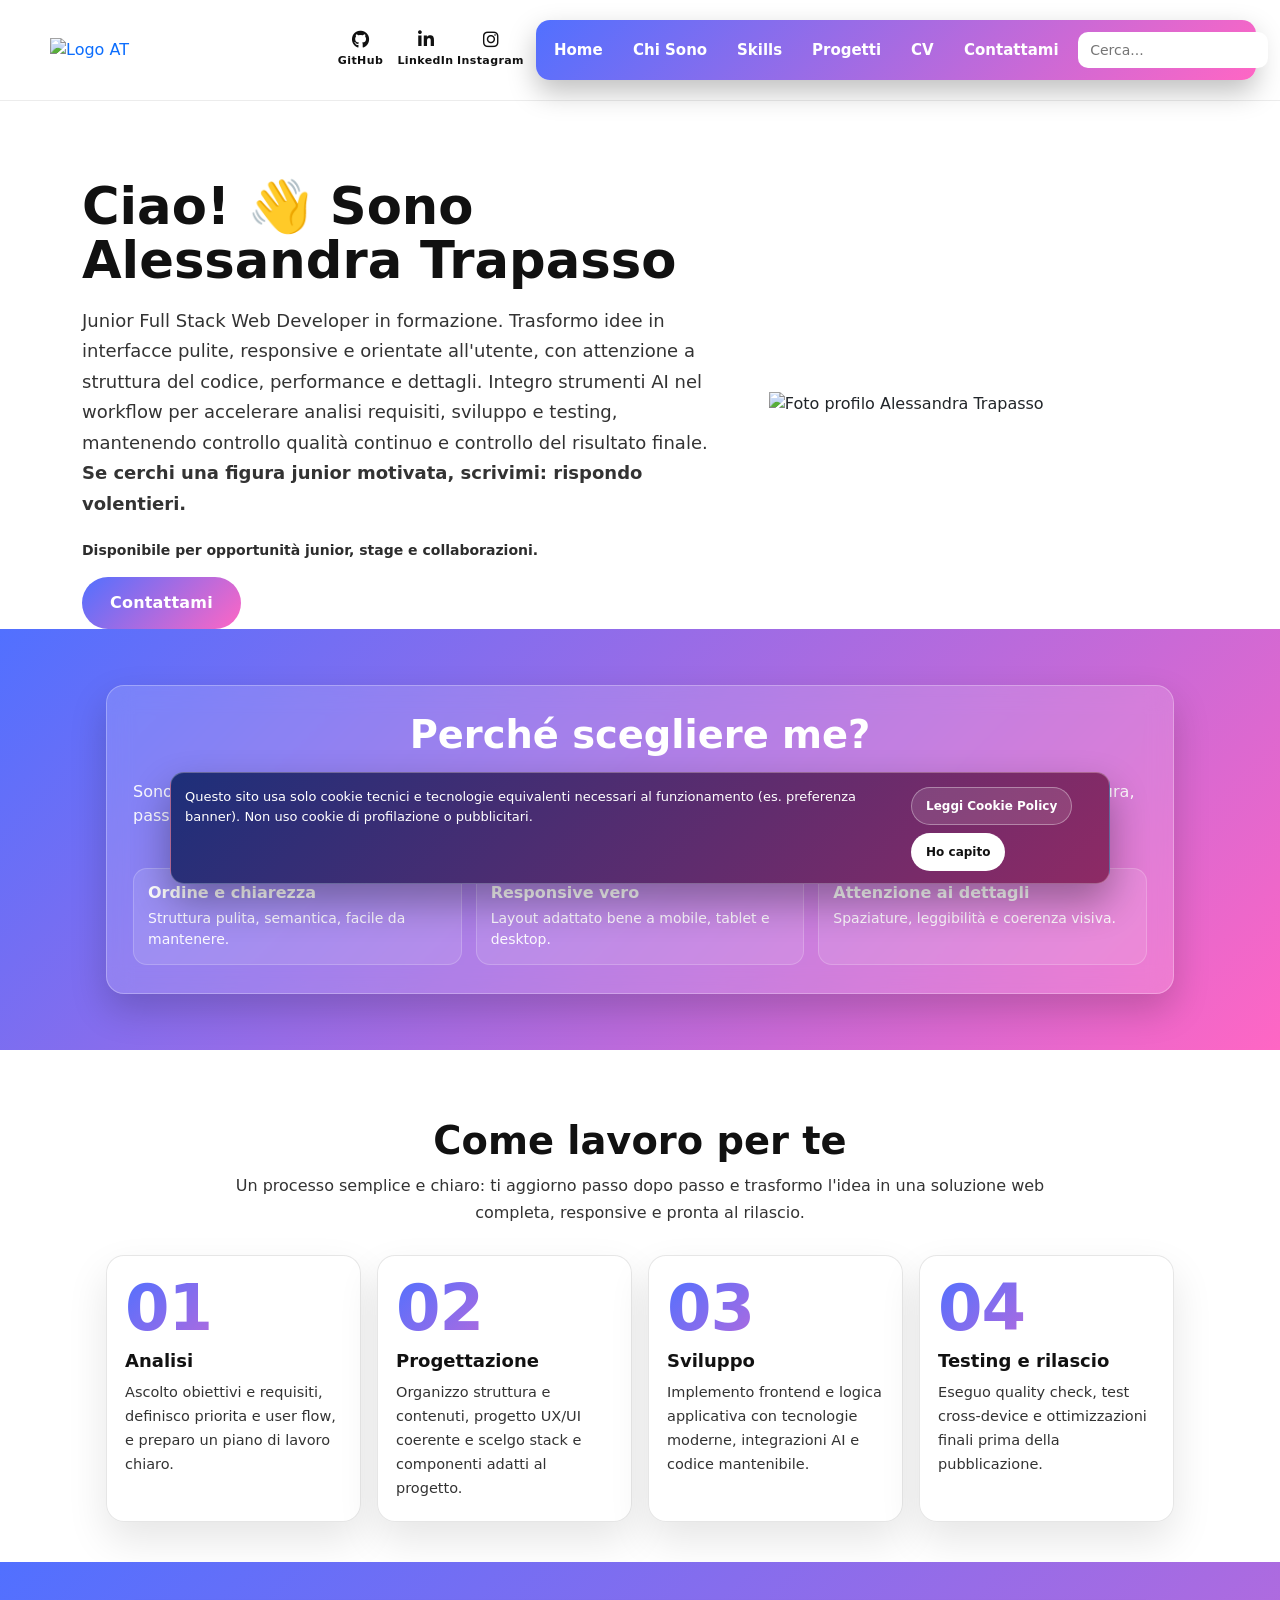
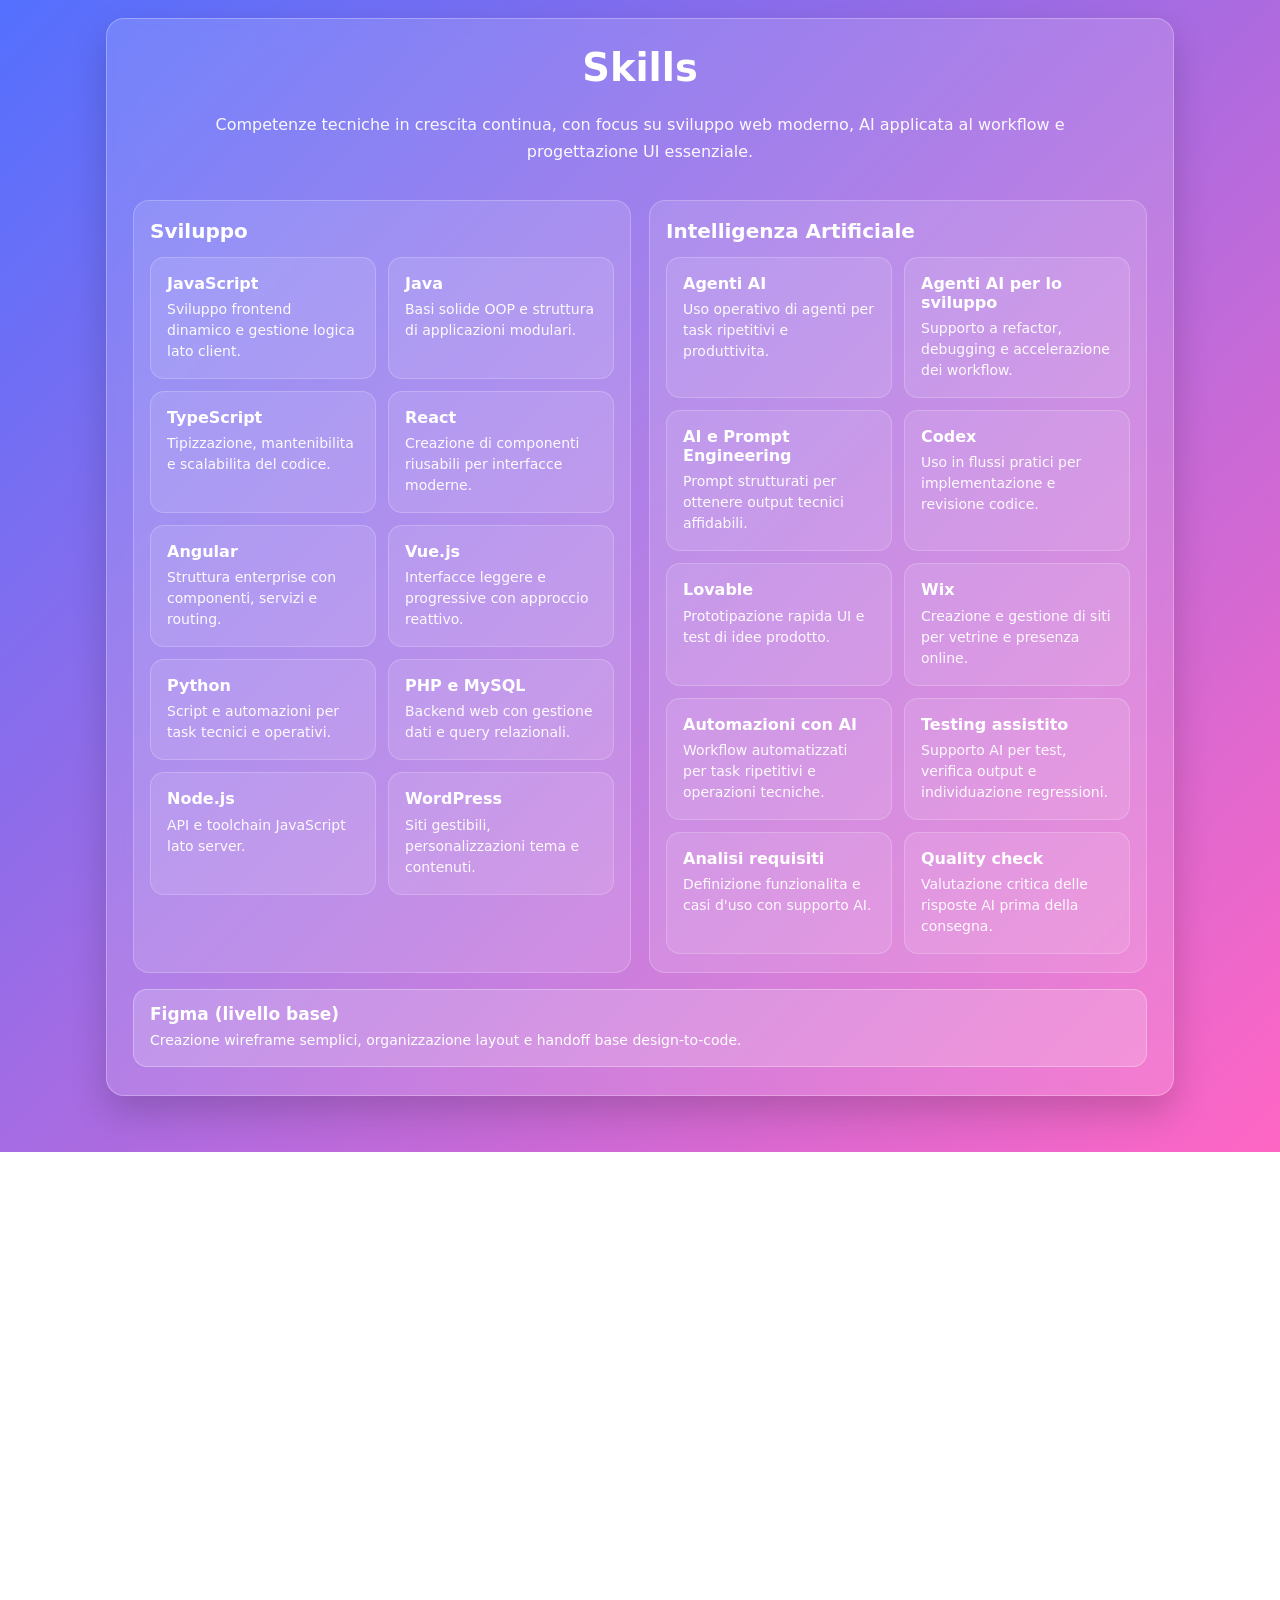
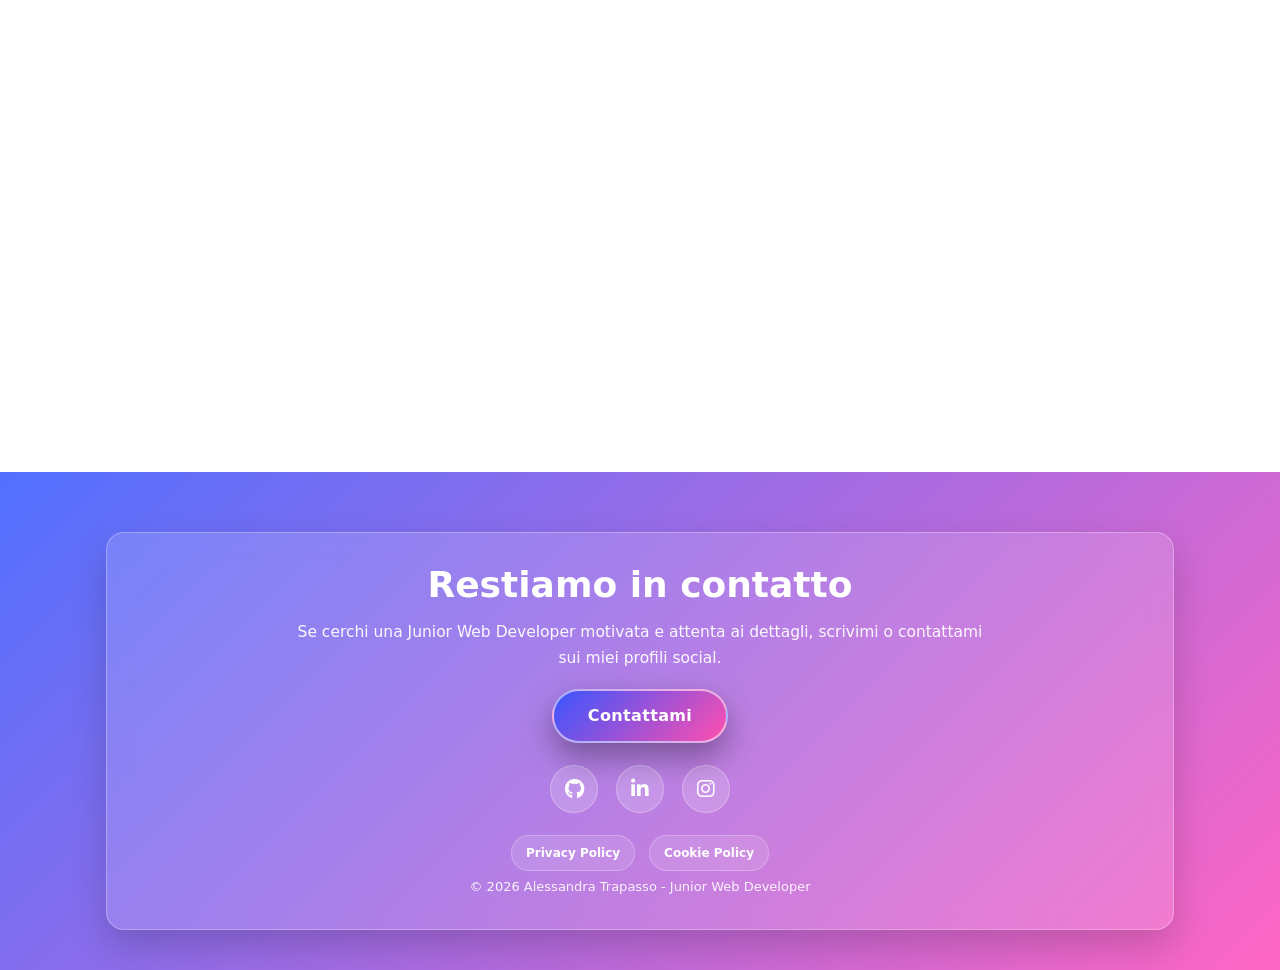
==== index.html @ f3df09a6 "links" ====
<!DOCTYPE html>
<html lang="it">
  <!-- HEAD -->
  <head>
    <meta charset="UTF-8" />
    <meta name="viewport" content="width=device-width, initial-scale=1.0" />

    <title>Alessandra Trapasso | Junior Full Stack Web Developer con AI</title>
    <meta
      name="description"
      content="Portfolio di Alessandra Trapasso, Junior Full Stack Web Developer con AI: competenze, progetti, CV e contatti."
    />
    <meta name="robots" content="index,follow" />
    <link rel="canonical" href="/index.html" />

    <meta property="og:title" content="Alessandra Trapasso | Junior Full Stack Web Developer con AI"/> <!-- Open Graph per social -->
    <meta property="og:description" content="Competenze, progetti, CV e contatti di Alessandra Trapasso." />
    <meta property="og:type" content="website" />
    <meta property="og:locale" content="it_IT" />
    <meta property="og:url" content="/index.html" />
    <meta property="og:image" content="assets/img/og-cover.jpg"/> <!-- Immagine copertina -->
    <meta name="twitter:card" content="summary_large_image" />
    <meta name="twitter:title" content="Alessandra Trapasso | Junior Full Stack Web Developer con AI" />
    <meta name="twitter:description" content="Competenze, progetti, CV e contatti di Alessandra Trapasso." />
    <meta name="twitter:image" content="assets/img/og-cover.jpg" />

    <link rel="icon" href="assets/icons/favicon.ico" /> <!-- Favicon -->

    <link
       rel="stylesheet"
         href="https://cdnjs.cloudflare.com/ajax/libs/font-awesome/6.5.0/css/all.min.css" 
      /> <!-- Icone -->

    <link  
     href="https://cdn.jsdelivr.net/npm/bootstrap@5.3.3/dist/css/bootstrap.min.css" 
      rel="stylesheet" 
    /> <!-- Bootstrap -->

    <link rel="stylesheet" href="style.css" /> <!-- CSS (con SCSS) -->
    <script type="application/ld+json">
      {
        "@context": "https://schema.org",
        "@type": "Person",
        "name": "Alessandra Trapasso",
        "jobTitle": "Junior Full Stack Web Developer con AI",
        "sameAs": [
          "https://github.com/AlessandraTrapasso095",
          "https://www.linkedin.com/in/alessandra-trapasso-72b798392/"
        ],
        "knowsAbout": [
          "Full Stack Web Development",
          "JavaScript",
          "TypeScript",
          "Angular",
          "Vue.js",
          "React",
          "AI Tools",
          "AI Agents"
        ]
      }
    </script>
  </head>
   
  <!-- BODY -->
 <body id="home" data-base-path="." data-page="home">
   <!-- HEADER -->
   <header class="site-header" aria-label="Header principale" data-site-header></header>

    <!-- MAIN -->
    <main>
     <div class="hero-content container-fluid"> <!-- piccola introduzione di me -->
     <div class="row align-items-center hero-row">
       <div class="col-12 col-lg-7"> <!-- bootstrap -->
         <div class="hero-text">
             <h1 class="hero-title">
             Ciao! 👋 Sono <br> Alessandra Trapasso
           </h1>

           <p class="hero-subtitle">
             Junior Full Stack Web Developer in formazione. Trasformo idee in interfacce
             pulite, responsive e orientate all'utente, con attenzione a struttura del codice,
             performance e dettagli. Integro strumenti AI nel workflow per accelerare analisi
             requisiti, sviluppo e testing, mantenendo controllo qualità continuo e controllo del
             risultato finale.
                  <br> <strong>Se cerchi una figura junior motivata, scrivimi: rispondo volentieri.</strong> 
           </p>

           <p class="hero-availability">Disponibile per opportunità junior, stage e collaborazioni.</p>

           <a class="hero-cta" href="contattami/index.html">
             Contattami <!-- bottone -->
           </a>
         </div>
        </div>

       <div class="col-12 col-lg-5"> <!-- bootstrap -->
         <div class="hero-photo-wrap"> <!-- foto profilo -->
           <img
             src="assets/img/immagine_copertina_profilo.png"
             alt="Foto profilo Alessandra Trapasso"
             class="hero-photo"
            />
         </div>
       </div>
     </div>
     </div>

     <section id="chi-sono" class="why-me" aria-label="Perché scegliere me">
      <div class="why-me__inner">
        <div class="why-me__card">
          <h2 class="why-me__title">Perché scegliere me?</h2>

           <p class="why-me__text">
           Sono una Junior Web Developer in formazione, con grande attenzione a layout puliti,
           responsive e usabilità. Lavoro con cura, passo dopo passo, per trasformare idee in pagine
           chiare e professionali.
          </p>

         <div class="why-me__grid">
            <div class="why-me__item">
             <h3>Ordine e chiarezza</h3>
               <p>Struttura pulita, semantica, facile da mantenere.</p>
            </div>

           <div class="why-me__item">
             <h3>Responsive vero</h3>
               <p>Layout adattato bene a mobile, tablet e desktop.</p>
            </div>

           <div class="why-me__item">
             <h3>Attenzione ai dettagli</h3>
               <p>Spaziature, leggibilità e coerenza visiva.</p>
            </div>
         </div>
      </div>
      </div>
     </section>

     <section class="process" aria-label="Come lavoro per te">
     <div class="process__inner">
       <h2 class="process__title">Come lavoro per te</h2>
         <p class="process__subtitle">
         Un processo semplice e chiaro: ti aggiorno passo dopo passo e trasformo l'idea in una soluzione web
         completa, responsive e pronta al rilascio.
         </p>

       <div class="process__grid">
         <article class="process-card">
          <div class="process-card__num">01</div>
             <h3 class="process-card__title">Analisi</h3>
             <p class="process-card__text">
             Ascolto obiettivi e requisiti, definisco priorita e user flow, e preparo un piano di lavoro chiaro.
           </p>
         </article>

         <article class="process-card">
          <div class="process-card__num">02</div>
             <h3 class="process-card__title">Progettazione</h3>
               <p class="process-card__text">
               Organizzo struttura e contenuti, progetto UX/UI coerente e scelgo stack e componenti adatti al progetto.
               </p>
           </article>

         <article class="process-card">
          <div class="process-card__num">03</div>
             <h3 class="process-card__title">Sviluppo</h3>
               <p class="process-card__text">
               Implemento frontend e logica applicativa con tecnologie moderne, integrazioni AI e codice mantenibile.
               </p>
           </article>

         <article class="process-card">
          <div class="process-card__num">04</div>
             <h3 class="process-card__title">Testing e rilascio</h3>
               <p class="process-card__text">
               Eseguo quality check, test cross-device e ottimizzazioni finali prima della pubblicazione.
               </p>
          </article>
        </div>
      </div>
     </section>

     <section id="skills" class="skills" aria-label="Skills">
     <div class="skills__inner">
       <div class="skills__card">
         <h2 class="skills__title">Skills</h2>
           <p class="skills__text">
           Competenze tecniche in crescita continua, con focus su sviluppo web moderno,
           AI applicata al workflow e progettazione UI essenziale.
           </p>

           <div class="skills__layout">
             <article class="skills-panel" aria-label="Competenze sviluppo">
               <h3 class="skills-panel__title">Sviluppo</h3>
               <div class="skills-panel__list">
                 <div class="skills__item">
                   <h3>JavaScript</h3>
                   <p>Sviluppo frontend dinamico e gestione logica lato client.</p>
                 </div>
                 <div class="skills__item">
                   <h3>Java</h3>
                   <p>Basi solide OOP e struttura di applicazioni modulari.</p>
                 </div>
                 <div class="skills__item">
                   <h3>TypeScript</h3>
                   <p>Tipizzazione, mantenibilita e scalabilita del codice.</p>
                 </div>
                 <div class="skills__item">
                   <h3>React</h3>
                   <p>Creazione di componenti riusabili per interfacce moderne.</p>
                 </div>
                 <div class="skills__item">
                   <h3>Angular</h3>
                   <p>Struttura enterprise con componenti, servizi e routing.</p>
                 </div>
                 <div class="skills__item">
                   <h3>Vue.js</h3>
                   <p>Interfacce leggere e progressive con approccio reattivo.</p>
                 </div>
                 <div class="skills__item">
                   <h3>Python</h3>
                   <p>Script e automazioni per task tecnici e operativi.</p>
                 </div>
                 <div class="skills__item">
                   <h3>PHP e MySQL</h3>
                   <p>Backend web con gestione dati e query relazionali.</p>
                 </div>
                 <div class="skills__item">
                   <h3>Node.js</h3>
                   <p>API e toolchain JavaScript lato server.</p>
                 </div>
                 <div class="skills__item">
                   <h3>WordPress</h3>
                   <p>Siti gestibili, personalizzazioni tema e contenuti.</p>
                 </div>
               </div>
             </article>

             <article class="skills-panel" aria-label="Competenze intelligenza artificiale">
               <h3 class="skills-panel__title">Intelligenza Artificiale</h3>
               <div class="skills-panel__list">
                 <div class="skills__item">
                   <h3>Agenti AI</h3>
                   <p>Uso operativo di agenti per task ripetitivi e produttivita.</p>
                 </div>
                 <div class="skills__item">
                   <h3>Agenti AI per lo sviluppo</h3>
                   <p>Supporto a refactor, debugging e accelerazione dei workflow.</p>
                 </div>
                 <div class="skills__item">
                   <h3>AI e Prompt Engineering</h3>
                   <p>Prompt strutturati per ottenere output tecnici affidabili.</p>
                 </div>
                 <div class="skills__item">
                   <h3>Codex</h3>
                   <p>Uso in flussi pratici per implementazione e revisione codice.</p>
                 </div>
                 <div class="skills__item">
                   <h3>Lovable</h3>
                   <p>Prototipazione rapida UI e test di idee prodotto.</p>
                 </div>
                 <div class="skills__item">
                   <h3>Wix</h3>
                   <p>Creazione e gestione di siti per vetrine e presenza online.</p>
                 </div>
                 <div class="skills__item">
                   <h3>Automazioni con AI</h3>
                   <p>Workflow automatizzati per task ripetitivi e operazioni tecniche.</p>
                 </div>
                 <div class="skills__item">
                   <h3>Testing assistito</h3>
                   <p>Supporto AI per test, verifica output e individuazione regressioni.</p>
                 </div>
                 <div class="skills__item">
                   <h3>Analisi requisiti</h3>
                   <p>Definizione funzionalita e casi d'uso con supporto AI.</p>
                 </div>
                 <div class="skills__item">
                   <h3>Quality check</h3>
                   <p>Valutazione critica delle risposte AI prima della consegna.</p>
                 </div>
               </div>
             </article>
           </div>

           <div class="skills-figma" aria-label="Competenze Figma">
             <h3>Figma (livello base)</h3>
             <p>Creazione wireframe semplici, organizzazione layout e handoff base design-to-code.</p>
           </div>
        </div> 
      </div>
     </section>

     <section id="progetti" class="projects-section" aria-label="Progetti">
     <div class="projects-section__inner">
       <h2 class="projects-section__title">Progetti</h2>
    
       <p class="projects-section__subtitle">
         Una selezione dei progetti che ho già sviluppato e che continuo a migliorare.
       </p>

       <div class="projects-grid" aria-live="polite"></div>

       <div class="projects-more">
         <p class="projects-more__text">Vedi altri progetti su</p>
         <a class="projects-more__btn" href="https://github.com/AlessandraTrapasso095" aria-label="Apri GitHub">
           <i class="fa-brands fa-github" aria-hidden="true"></i>
           GitHub
         </a>
       </div>
     </div>
     </section>
   </main>

   <!-- FOOTER -->
   <footer class="site-footer" aria-label="Footer" data-site-footer></footer>

   <!-- Netlify static fallback form (hidden from UI, required for detection) -->
   <form name="contact" method="POST" action="/" data-netlify="true" netlify netlify-honeypot="bot-field" hidden>
     <input type="hidden" name="form-name" value="contact" />
     <input type="text" name="name" />
     <input type="email" name="email" />
     <input type="text" name="subject" />
     <textarea name="message"></textarea>
     <input name="bot-field" />
   </form>

   <script defer src="assets/js/projects-data.js"></script>
   <script defer src="assets/js/site-config.js"></script>
   <script defer src="assets/js/site-shell.js?v=20260311-security"></script>
   <script defer src="assets/js/projects-render.js"></script>
   <script defer src="assets/js/site-search.js?v=20260311-security"></script>
   <script defer src="assets/js/lazy-media.js"></script>
   <script defer src="assets/js/lazy-sections.js"></script>
   <script defer src="assets/js/contact-popup.js?v=20260311-1"></script>
</body>
</html>
---- style.css ----
@charset "UTF-8";
html, body {
  margin: 0; /* elimina margini di default del browser */
  padding: 0; /* elimina padding di default del browser */
}

:root {
  --grad-hero: linear-gradient(135deg, #5170ff, #ff66c4);
  --text-dark: #111;
  --text-dark-soft: rgba(0, 0, 0, 0.95);
  --shadow-lg: 0 16px 36px rgba(0, 0, 0, 0.18);
  --radius-lg: 18px;
  --radius-md: 14px;
}

.u-section { /* sezioni */
  position: relative;
  width: 100%;
  padding: 70px 0 60px;
  overflow: hidden;
  background: #ffffff;
}

.u-inner, .contact__inner {
  max-width: 1100px;
  margin: 0 auto;
  padding: 0 16px;
}

.u-header, .contact__header { /* header */
  text-align: center;
  margin-bottom: 28px;
}

.u-title, .contact__title { /* titoli */
  margin: 0 0 10px;
  font-weight: 900;
  font-size: clamp(28px, 3.2vw, 46px);
  color: #000000;
  line-height: 1.1;
}

.u-subtitle, .contact__subtitle { /* sottotitoli */
  margin: 0 auto;
  max-width: 760px;
  color: var(--text-dark-soft);
  line-height: 1.7;
  font-size: 16px;
}

.u-card, .contact-card { /* cards */
  padding: 28px 26px;
  border-radius: var(--radius-lg);
  background: var(--grad-hero);
  border: 1px solid rgba(255, 255, 255, 0.28);
  box-shadow: var(--shadow-lg);
  color: #ffffff;
}

.u-card__title, .contact-card__title {
  margin: 0 0 16px;
  font-weight: 900;
  font-size: 18px;
}

.u-card__text, .contact-card__text {
  margin: 0 0 16px;
  opacity: 0.95;
  line-height: 1.7;
  font-size: 15px;
}

.u-card__small, .contact-card__small {
  margin: 0;
  font-size: 13px;
  opacity: 0.92;
  line-height: 1.6;
}

.u-card--side {
  padding: 24px 22px;
}

.u-list { /* Liste */
  list-style: none;
  padding: 0;
  margin: 0;
  display: grid;
  gap: 10px;
}

.u-list li {
  padding: 12px 12px;
  border-radius: var(--radius-md);
  background: rgba(255, 255, 255, 0.1);
  border: 1px solid rgba(255, 255, 255, 0.2);
}

.u-badges { /* badges */
  display: flex;
  flex-wrap: wrap;
  gap: 10px;
}

.u-badge {
  display: inline-flex;
  align-items: center;
  justify-content: center;
  padding: 10px 12px;
  border-radius: 999px;
  font-weight: 800;
  font-size: 13px;
  background: rgba(255, 255, 255, 0.12);
  border: 1px solid rgba(255, 255, 255, 0.22);
  color: #ffffff;
}

/* HEADER */
.site-header {
  position: fixed; /* header sempre visibile in alto */
  top: 0;
  left: 0;
  right: 0;
  z-index: 10000; /* si sovrappone a tutto (hero, cards, ecc.) */
  background: rgba(255, 255, 255, 0.98);
  backdrop-filter: blur(8px);
  -webkit-backdrop-filter: blur(8px);
  border-bottom: 1px solid rgba(17, 17, 17, 0.08); /* crea una linea di separazione */
}

/* NAV */
.hero-nav {
  width: 100%;
  padding: 20px 50px; /* spaziatura interna desktop */
  display: flex; /* allinea logo + socials + menu sulla stessa riga */
  align-items: center; /* centratura verticale */
  justify-content: space-between; /* spazio tra blocchi */
  gap: 18px;
}

/* NAV: logo */
.brand {
  display: inline-flex; /* rimane in linea e non va a capo */
  align-items: center;
  text-decoration: none; /* rimuove sottolineatura del link */
}

.brand__logo { /* dimensione e proporzione logo */
  width: 250px;
  height: auto;
  display: block; /* elimina piccoli spazi intorno alle immagini */
  margin-left: 0;
}

/* NAV: social links */
.social-links {
  display: flex; /* allineate  */
  align-items: center;
  gap: 10px;
  list-style: none; /* toglie pallini */
  padding: 0;
  margin: 0;
  margin-left: 15px; /* spazio dopo il logo */
  margin-right: auto; /* spinge il menu-bar verso destra (trucco flex) */
}

.social-links li {
  display: flex;
}

.social-links a {
  display: inline-flex;
  flex-direction: column; /* icona sopra, testo sotto */
  align-items: center;
  justify-content: center;
  gap: 4px;
  width: 55px;
  padding: 6px 0;
  color: #111;
  font-size: 18px;
  text-decoration: none;
  transform: translateY(0); /* effetto */
  transition: transform 0.25s cubic-bezier(0.2, 0.9, 0.2, 1.4), color 0.25s ease;
}

.social-links span { /* testo sotto ai social links */
  font-size: 11px;
  font-weight: 600;
  letter-spacing: 0.4px;
}

.social-links a:hover {
  transform: translateY(-6px); /* effetto */
  color: #a29ee2;
}

/* NAV: menu bar (desktop) */
.menu-bar {
  max-width: 720px;
  width: 100%;
  margin-right: 20px;
  margin-bottom: 0px;
  display: flex;
  align-items: center;
  justify-content: space-between;
  gap: 20px;
  padding: 12px 18px;
  border-radius: 14px;
  background: linear-gradient(135deg, #5170ff, #ff66c4);
  box-shadow: 0 12px 28px rgba(0, 0, 0, 0.25);
}

.menu-bar .nav-menu { /* lista menu */
  list-style: none;
  margin: 0;
  padding: 0;
  display: flex; /* voci in orizzontale */
  align-items: center;
  gap: 30px;
}

.menu-bar .nav-menu li {
  display: flex;
  align-items: center;
}

.menu-bar .nav-menu a {
  color: #ffffff;
  text-decoration: none;
  font-weight: 600;
  font-size: 15px;
  white-space: nowrap; /* evita che i link vadano a capo */
  cursor: pointer;
  display: inline-block;
  position: relative;
  transform: translateY(0);
  transition: transform 0.25s cubic-bezier(0.2, 0.9, 0.2, 1.4), color 0.25s ease, -webkit-text-decoration 0.25s ease;
  transition: transform 0.25s cubic-bezier(0.2, 0.9, 0.2, 1.4), color 0.25s ease, text-decoration 0.25s ease;
  transition: transform 0.25s cubic-bezier(0.2, 0.9, 0.2, 1.4), color 0.25s ease, text-decoration 0.25s ease, -webkit-text-decoration 0.25s ease;
  will-change: transform;
}

.menu-bar .nav-menu a:hover {
  transform: translateY(-6px);
  color: #a29ee2;
  text-decoration: underline;
}

.menu-bar .nav-menu a:active {
  transform: translateY(-2px);
}

/* NAV: search (desktop) */
.menu-bar .nav-search--desktop {
  display: flex;
  align-items: center;
}

.menu-bar .nav-search--desktop input {
  width: 190px;
  height: 36px;
  padding: 0 12px;
  border-radius: 10px;
  border: none;
  outline: none;
  font-size: 14px;
}

/* MAIN */
main {
  padding-top: 110px;
}

main > section,
main > div {
  content-visibility: auto;
  contain-intrinsic-size: 1px 760px;
}

main > section:first-child,
main > div:first-child {
  content-visibility: visible;
}

/* FOOTER */
.site-footer {
  position: relative;
  width: 100%;
  padding: 60px 0 40px;
  overflow: hidden;
}

.site-footer::before {
  content: "";
  position: absolute;
  inset: 0;
  background: linear-gradient(135deg, #5170ff, #ff66c4);
  z-index: -1;
}

.site-footer__inner {
  max-width: 1100px;
  margin: 0 auto;
  padding: 0 16px;
}

.site-footer__card {
  text-align: center;
  padding: 32px 28px;
  border-radius: 18px;
  background: rgba(255, 255, 255, 0.14);
  border: 1px solid rgba(255, 255, 255, 0.28);
  backdrop-filter: blur(12px);
  -webkit-backdrop-filter: blur(12px);
  box-shadow: 0 16px 36px rgba(0, 0, 0, 0.18);
  color: #ffffff;
}

.site-footer__title {
  margin: 0 0 14px;
  font-size: clamp(24px, 3vw, 36px);
  font-weight: 900;
  line-height: 1.1;
}

.site-footer__text {
  max-width: 700px;
  margin: 0 auto 18px;
  font-size: 15.5px;
  line-height: 1.7;
  opacity: 0.95;
}

.contact-form__btn {
  display: inline-flex;
  align-items: center;
  justify-content: center;

  padding: 14px 26px;
  border-radius: 999px;

  font-weight: 800;
  font-size: 15px;
  letter-spacing: 0.4px;

  color: #ffffff;
  text-decoration: none;

  background: linear-gradient(135deg, #5170ff, #ff66c4);
  box-shadow: 0 12px 28px rgba(0, 0, 0, 0.25);

  transform: translateY(0);
  transition:
    transform 0.25s cubic-bezier(.2, .9, .2, 1.4),
    box-shadow 0.25s ease,
    opacity 0.25s ease;
}

.contact-form__btn:hover {
  transform: translateY(-6px);
  box-shadow: 0 18px 36px rgba(0, 0, 0, 0.30);
  opacity: 0.95;
}

.contact-form__btn:active {
  transform: translateY(-2px);
}

.site-footer__cta {
  display: inline-flex;
  align-items: center;
  justify-content: center;
  min-height: 54px;
  padding: 0 34px;
  border-radius: 999px;
  font-weight: 900;
  font-size: 16px;
  letter-spacing: 0.35px;
  color: #ffffff;
  text-decoration: none;
  background: linear-gradient(135deg, #3955ff, #ff4fae);
  border: 2px solid rgba(255, 255, 255, 0.55);
  box-shadow: 0 14px 32px rgba(0, 0, 0, 0.35);
  transform: translateY(0);
  transition: transform 0.2s ease, box-shadow 0.2s ease, filter 0.2s ease;
}

.site-footer__cta:hover {
  transform: translateY(-5px) scale(1.01);
  box-shadow: 0 20px 42px rgba(0, 0, 0, 0.35);
  filter: saturate(1.05);
}

.site-footer__cta:active {
  transform: translateY(-1px);
}

.site-footer__social {
  display: flex;
  justify-content: center;
  gap: 18px;
  list-style: none;
  padding: 0;
  margin: 22px 0 22px;
}

.site-footer__social a {
  display: inline-flex;
  align-items: center;
  justify-content: center;
  width: 48px;
  height: 48px;
  border-radius: 50%;
  color: #ffffff;
  font-size: 20px;
  text-decoration: none;
  background: rgba(255, 255, 255, 0.18);
  border: 1px solid rgba(255, 255, 255, 0.28);
  transition: transform 0.25s cubic-bezier(0.2, 0.9, 0.2, 1.4), background 0.25s ease;
}

.site-footer__social a:hover {
  transform: translateY(-6px);
  background: rgba(255, 255, 255, 0.28);
}

.site-footer__copy {
  margin: 0;
  font-size: 13px;
  opacity: 0.9;
}

/* NAV RESPONSIVE "HAMBURGER" */

/* DESKTOP default */
.menu-bar {
  display: flex;
}

.nav-hamburger {
  display: none;
}

.nav-overlay {
  display: none;
}

.nav-drawer {
  display: none;
}

.nav-toggle {
  position: absolute;
  opacity: 0;
  pointer-events: none;
}

.nav-hamburger { /* Hamburger */
  width: 46px;
  height: 46px;
  border-radius: 12px;
  z-index: 10001;
  align-items: center;
  justify-content: center;
  flex-direction: column;
  gap: 6px;
  flex-shrink: 0;
  cursor: pointer;
  -webkit-user-select: none;
     -moz-user-select: none;
          user-select: none;
  background: rgba(0, 0, 0, 0.04);
  border: 1px solid rgba(17, 17, 17, 0.12);
}

.brand {
  flex-shrink: 0;
}

.nav-hamburger span {
  width: 22px;
  height: 2px;
  background: #111;
  border-radius: 999px;
  transition: transform 0.25s ease, opacity 0.2s ease;
}

#nav-toggle:checked + .nav-hamburger span:nth-child(1) { /* X */
  transform: translateY(8px) rotate(45deg);
}

#nav-toggle:checked + .nav-hamburger span:nth-child(2) {
  opacity: 0;
}

#nav-toggle:checked + .nav-hamburger span:nth-child(3) {
  transform: translateY(-8px) rotate(-45deg);
}

.nav-drawer {
  position: fixed;
  top: 0;
  right: 0;
  height: 100vh;
  width: min(360px, 86vw);
  padding: 18px 16px;
  background: #ffffff;
  border-left: 1px solid rgba(17, 17, 17, 0.1);
  box-shadow: -18px 0 40px rgba(0, 0, 0, 0.12);
  transform: translateX(100%);
  transition: transform 0.25s ease;
  z-index: 9999;
}

.nav-drawer__top {
  display: flex;
  align-items: center;
  justify-content: space-between;
  margin-bottom: 14px;
}

.nav-drawer__title {
  font-weight: 800;
  font-size: 16px;
  color: #111;
}

.nav-drawer__close {
  display: inline-flex;
  align-items: center;
  justify-content: center;
  width: 40px;
  height: 40px;
  border-radius: 12px;
  cursor: pointer;
  background: rgba(0, 0, 0, 0.04);
  border: 1px solid rgba(17, 17, 17, 0.12);
  font-size: 26px;
  line-height: 1;
  color: #111;
}

.nav-drawer__menu {
  list-style: none;
  padding: 0;
  margin: 0 0 18px;
  display: flex;
  flex-direction: column;
  gap: 10px;
}

.nav-drawer__menu a {
  display: flex;
  align-items: center;
  padding: 12px 12px;
  border-radius: 14px;
  text-decoration: none;
  font-weight: 700;
  color: #fffdfd;
  background: linear-gradient(135deg, #5170ff, #ff66c4);
  border: 1px solid rgba(255, 255, 255, 0.08);
  transition: transform 0.18s ease, opacity 0.18s ease;
}

.nav-drawer__menu a:hover {
  transform: translateX(4px);
  opacity: 0.95;
}

.nav-drawer__search input {
  width: 100%;
  height: 42px;
  padding: 0 12px;
  border-radius: 12px;
  border: 1px solid rgba(17, 17, 17, 0.12);
  outline: none;
}

.nav-overlay {
  position: fixed;
  inset: 0;
  background: rgba(0, 0, 0, 0.35);
  opacity: 0;
  pointer-events: none;
  transition: opacity 0.2s ease;
  z-index: 9998;
}

#nav-toggle:checked ~ .nav-drawer {
  padding-top: 70px;
}

/* MAIN */
.hero-content { /* piccola introduzione di me */
  min-height: auto;
  display: flex; /* allinea testo e colonna foto in verticale */
  align-items: center;
  padding: 0 40px 0px;
  margin-top: 70px;
}

.hero-row {
  width: 100%;
  margin: 0;
}

.hero-row > .col-12.col-lg-5 { /* Colonna Bootstrap della foto*/
  display: flex;
  justify-content: flex-end; /* spinge la foto a destra su desktop */
  padding-right: clamp(16px, 4vw, 70px);
  padding-left: clamp(16px, 2vw, 30px);
}

/* MAIN: testo */
.hero-text {
  max-width: 720px;
  margin-left: 30px;
}

.hero-title {
  font-size: clamp(36px, 4vw, 58px);
  font-weight: 800;
  line-height: 1.05;
  color: #111;
  margin-bottom: 18px;
}

.hero-subtitle {
  font-size: 18px;
  line-height: 1.7;
  color: #333;
  margin: 0 0 26px 0;
  max-width: 640px;
}

.hero-availability {
  margin: -6px 0 16px;
  font-size: 14px;
  font-weight: 700;
  color: #2d2d2d;
}

/* MAIN: bottone “contattami” */
.hero-cta {
  display: inline-flex;
  align-items: center;
  justify-content: center;
  margin-left: 0;
  margin-right: 15px;
  margin-bottom: 0px;
  height: 52px;
  padding: 0 28px;
  border-radius: 999px;
  background: linear-gradient(135deg, #5170ff, #ff66c4);
  color: #fff;
  text-decoration: none;
  font-weight: 700;
  letter-spacing: 0.2px;
  transition: transform 0.15s ease, opacity 0.15s ease;
}

.hero-cta:hover {
  opacity: 0.95;
  transform: translateY(-1px);
  color: #a29ee2;
  text-decoration: underline;
}

/* MAIN: foto profilo a destra */
.hero-photo-wrap {
  width: 100%;
  max-width: 420px;
  margin: 0;
  margin-bottom: 0px;
  border-radius: 0px;
  overflow: hidden;
  background: #ffffff;
}

.hero-photo {
  width: 100%;
  height: auto;
  display: block;
  -o-object-fit: cover;
     object-fit: cover;
}

/* MAIN: why me */
.why-me { /* Perchè scegliere me? */
  position: relative;
  z-index: 0;
  width: 100%;
  margin: 0;
  padding: 56px 0;
  margin-top: 0px;
  margin-bottom: 0px;
  overflow: hidden;
}

.why-me::before { /* si riferisce allo sfondo */
  content: ""; /* crea l'elemento */
  position: absolute;
  inset: 0;
  background: linear-gradient(135deg, #5170ff, #ff66c4);
  z-index: -1;
}

.why-me__inner {
  max-width: 1100px;
  margin: 0 auto;
  padding: 0 16px;
}

.why-me__card {
  padding: 28px 26px;
  border-radius: 18px;
  background: rgba(255, 255, 255, 0.14);
  border: 1px solid rgba(255, 255, 255, 0.28);
  backdrop-filter: blur(12px);
  -webkit-backdrop-filter: blur(12px);
  box-shadow: 0 16px 36px rgba(0, 0, 0, 0.18);
  color: #ffffff;
}

.why-me__title {
  text-align: center;
  margin: 0 0 24px;
  font-weight: 800;
  font-size: clamp(26px, 3vw, 40px);
  line-height: 1.1;
}

.why-me__text {
  margin: 0;
  margin: 0 auto 40px;
  font-size: 16px;
  opacity: 0.95;
  max-width: 100%;
}

.why-me__grid {
  display: grid;
  grid-template-columns: repeat(3, 1fr);
  gap: 14px;
}

.why-me__item {
  padding: 14px 14px;
  border-radius: 14px;
  background: rgba(255, 255, 255, 0.1);
  border: 1px solid rgba(255, 255, 255, 0.2);
}

.why-me__item h3 {
  margin: 0 0 6px;
  font-size: 16px;
  font-weight: 700;
}

.why-me__item p {
  margin: 0;
  font-size: 14px;
  opacity: 0.95;
}

/* MAIN: process */
.process {
  background: #ffffff;
  padding: 70px 0 40px;
}

.process__inner {
  max-width: 1100px;
  margin: 0 auto;
  padding: 0 16px;
}

.process__title {
  text-align: center;
  margin: 0 0 10px;
  font-weight: 900;
  font-size: clamp(26px, 3vw, 44px);
  line-height: 1.1;
  color: #111;
}

.process__subtitle {
  text-align: center;
  max-width: 820px;
  margin: 0 auto 28px;
  color: #333;
  line-height: 1.7;
  font-size: 16px;
}

.process__grid {
  display: grid;
  grid-template-columns: repeat(4, 1fr);
  gap: 16px;
}

.process-card {
  border-radius: 18px;
  padding: 20px 18px;
  background: rgba(255, 255, 255, 0.9);
  border: 1px solid rgba(17, 17, 17, 0.1);
  box-shadow: 0 18px 40px rgba(0, 0, 0, 0.1);
  transition: transform 0.18s ease;
}

.process-card:hover {
  transform: translateY(-6px);
}

.process-card__num {
  font-weight: 900;
  font-size: 64px;
  line-height: 1;
  letter-spacing: -1px;
  background: linear-gradient(135deg, #5170ff, #ff66c4);
  -webkit-background-clip: text;
  background-clip: text;
  color: transparent;
  margin-bottom: 10px;
}

.process-card__title {
  margin: 0 0 10px;
  font-weight: 850;
  font-size: 18px;
  color: #111;
}

.process-card__text {
  margin: 0;
  color: #333;
  line-height: 1.65;
  font-size: 14.5px;
}

/* MAIN: skills */
.skills {
  position: relative;
  z-index: 0;
  width: 100%;
  margin: 0;
  padding: 56px 0;
  overflow: hidden;
}

.skills::before {
  content: "";
  position: absolute;
  inset: 0;
  background: linear-gradient(135deg, #5170ff, #ff66c4);
  z-index: -1;
}

.skills__inner {
  max-width: 1100px;
  margin: 0 auto;
  padding: 0 16px;
}

.skills__card {
  padding: 28px 26px;
  border-radius: 18px;
  background: rgba(255, 255, 255, 0.14);
  border: 1px solid rgba(255, 255, 255, 0.28);
  backdrop-filter: blur(12px);
  -webkit-backdrop-filter: blur(12px);
  box-shadow: 0 16px 36px rgba(0, 0, 0, 0.18);
  color: #ffffff;
}

.skills__title {
  text-align: center;
  margin: 0 0 22px;
  font-weight: 800;
  font-size: clamp(26px, 3vw, 40px);
  line-height: 1.1;
}

.skills__text {
  margin: 0 auto 34px;
  max-width: 900px;
  font-size: 16px;
  line-height: 1.7;
  opacity: 0.95;
  text-align: center;
}

.skills__layout {
  display: grid;
  grid-template-columns: repeat(2, minmax(0, 1fr));
  gap: 18px;
}

.skills-panel {
  padding: 18px 16px;
  border-radius: 16px;
  background: rgba(255, 255, 255, 0.12);
  border: 1px solid rgba(255, 255, 255, 0.22);
}

.skills-panel__title {
  margin: 0 0 14px;
  font-size: 20px;
  font-weight: 900;
}

.skills-panel__list {
  display: grid;
  grid-template-columns: repeat(2, minmax(0, 1fr));
  gap: 12px;
}

.skills__item {
  padding: 16px 16px;
  border-radius: 14px;
  background: rgba(255, 255, 255, 0.1);
  border: 1px solid rgba(255, 255, 255, 0.2);
}

.skills__item h3 {
  margin: 0 0 6px;
  font-size: 16px;
  font-weight: 700;
}

.skills__item p {
  margin: 0;
  font-size: 14px;
  opacity: 0.95;
}

.skills-figma {
  margin-top: 16px;
  padding: 14px 16px;
  border-radius: 14px;
  background: rgba(255, 255, 255, 0.18);
  border: 1px solid rgba(255, 255, 255, 0.3);
}

.skills-figma h3 {
  margin: 0 0 6px;
  font-size: 17px;
  font-weight: 800;
}

.skills-figma p {
  margin: 0;
  font-size: 14px;
  line-height: 1.55;
}

/* MAIN: progetti */
.projects-section {
  background: #ffffff;
  padding: 70px 0 50px;
}

.projects-section__inner {
  max-width: 1100px;
  margin: 0 auto;
  padding: 0 16px;
}

.projects-section__title {
  text-align: center;
  margin: 0 0 10px;
  font-weight: 900;
  font-size: clamp(26px, 3vw, 44px);
  line-height: 1.1;
  color: #111;
}

.projects-section__subtitle {
  text-align: center;
  max-width: 820px;
  margin: 0 auto 32px;
  color: #333;
  line-height: 1.7;
  font-size: 16px;
}

.projects-grid {
  display: grid;
  grid-template-columns: repeat(2, minmax(0, 1fr));
  gap: 24px;
  align-items: stretch;
}

.project-card {
  display: flex;
  flex-direction: column;
  width: 100%;
  height: 100%;
  border-radius: 18px;
  padding: 22px 20px;
  background: #ffffff;
  border: 1px solid rgba(17, 17, 17, 0.12);
  box-shadow: 0 18px 40px rgba(0, 0, 0, 0.1);
  transition: transform 0.18s ease;
}

.project-card:hover {
  transform: translateY(-6px);
}

.project-card__top {
  display: flex;
  justify-content: space-between;
  align-items: center;
  margin-bottom: 14px;
}

.project-card__tag {
  display: inline-flex;
  align-items: center;
  padding: 0 12px;
  height: 30px;
  border-radius: 999px;
  font-size: 12px;
  font-weight: 800;
  background: rgba(0, 0, 0, 0.05);
  border: 1px solid rgba(0, 0, 0, 0.1);
  color: #111;
}

.project-card__num {
  font-weight: 900;
  font-size: 24px;
  line-height: 1;
  background: linear-gradient(135deg, #5170ff, #ff66c4);
  -webkit-background-clip: text;
  background-clip: text;
  color: transparent;
}

.project-card__title {
  margin: 0 0 10px;
  font-size: 18px;
  font-weight: 900;
  color: #111;
}

.project-card__text {
  margin: 0 0 20px;
  color: #333;
  line-height: 1.65;
  font-size: 14.5px;
  flex-grow: 1;
}

.project-card__meta {
  display: flex;
  flex-wrap: wrap;
  gap: 8px;
  margin: 0 0 16px;
}

.project-chip {
  display: inline-flex;
  align-items: center;
  height: 26px;
  padding: 0 10px;
  border-radius: 999px;
  font-size: 12px;
  font-weight: 700;
  color: #1a1a1a;
  background: rgba(81, 112, 255, 0.1);
  border: 1px solid rgba(81, 112, 255, 0.24);
}

.project-card__actions {
  display: flex;
  gap: 12px;
}

.project-card__btn {
  display: inline-flex;
  align-items: center;
  justify-content: center;
  height: 42px;
  padding: 0 16px;
  border-radius: 12px;
  text-decoration: none;
  font-weight: 800;
  font-size: 13px;
  border: 1px solid rgba(17, 17, 17, 0.12);
  background: rgba(0, 0, 0, 0.04);
  color: #111;
  transition: transform 0.18s ease, opacity 0.18s ease;
}

.project-card__btn:hover {
  transform: translateY(-2px);
  opacity: 0.95;
}

.project-card__btn--disabled {
  opacity: 0.55;
  pointer-events: none;
}

/* MEDIA */
@media (max-width: 1200px) {
  .menu-bar { display: none !important; }
  .nav-hamburger { display: flex !important; }
  .nav-overlay { display: block !important; }
  .nav-drawer { display: block !important; }

  #nav-toggle:checked ~ .nav-overlay {
    opacity: 1;
    pointer-events: auto;
  }

  #nav-toggle:checked ~ .nav-drawer {
    transform: translateX(0);
  }

  .hero-nav {
    padding-left: 16px;
    padding-right: 16px;
  }

  main {
    padding-top: 125px;
  }
}

@media (max-width: 991px) {
  .hero-content {
    padding: 0 16px 0px;
    margin-top: 66px;
  }

  .hero-text {
    margin-left: 0;
    max-width: 100%;
  }

  .hero-row > .col-12.col-lg-5 {
    justify-content: center;
    padding-right: 16px;
    padding-left: 16px;
    margin-top: 18px;
  }

  .hero-photo-wrap {
    max-width: 360px;
    margin: 0 auto;
  }

  .why-me__grid {
    grid-template-columns: 1fr;
  }

  .skills__layout {
    grid-template-columns: 1fr;
  }

  .skills-panel__list {
    grid-template-columns: 1fr;
  }

  .process__grid {
    grid-template-columns: repeat(2, minmax(0, 1fr));
  }

  .projects-grid {
    grid-template-columns: 1fr;
  }
}

@media (max-width: 650px) {
  .social-links span { display: none; }

  .social-links {
    gap: 6px;
    margin-left: 10px;
  }

  .social-links a {
    width: 42px;
    padding: 6px 0;
  }

  .hero-title {
    font-size: clamp(30px, 8vw, 44px);
  }

  .hero-subtitle {
    font-size: 16px;
  }

  .process {
    padding: 60px 0 34px;
  }

  .projects-section {
    padding: 60px 0 40px;
  }
}

@media (max-width: 520px) {
  main {
    padding-top: 155px;
  }

  .hero-nav {
    padding-top: 12px;
    padding-bottom: 12px;
  }

  .brand__logo {
    width: 160px;
    height: auto;
    max-width: 100%;
  }

  .nav-hamburger {
    position: fixed;
    top: 12px;
    right: 12px;
    z-index: 999999;
  }

  .hero-content {
    padding: 0 14px 0px;
    margin-top: 62px;
  }

  .hero-cta {
    width: 100%;
    margin-right: 0;
  }


  .why-me {
    padding: 44px 0;
  }

  .why-me__card {
    padding: 22px 18px;
  }

  .skills__card {
    padding: 22px 18px;
  }

  .process__grid {
    grid-template-columns: 1fr;
  }

  .projects-section__subtitle,
  .process__subtitle,
  .skills__text {
    font-size: 15px;
  }
}

@media (max-width: 390px) {
  .social-links { display: none !important; }

  main {
    padding-top: 150px;
  }

  .hero-title {
    font-size: 32px;
  }

  .hero-photo-wrap {
    max-width: 300px;
  }
}

.projects-more {
  margin-top: 24px;
  display: flex;
  align-items: center;
  justify-content: center;
  gap: 10px;
  flex-wrap: wrap;
}

.projects-more__text {
  margin: 0;
  font-size: 15px;
  color: #333;
  font-weight: 700;
}

.projects-more__btn {
  display: inline-flex;
  align-items: center;
  justify-content: center;
  gap: 8px;
  min-height: 46px;
  padding: 0 22px;
  border-radius: 999px;
  text-decoration: none;
  font-weight: 900;
  font-size: 14px;
  letter-spacing: 0.2px;
  color: #ffffff;
  background: linear-gradient(135deg, #3955ff, #ff4fae);
  border: 1px solid rgba(255, 255, 255, 0.55);
  box-shadow: 0 12px 28px rgba(0, 0, 0, 0.22);
  transition: transform 0.2s ease, box-shadow 0.2s ease, filter 0.2s ease;
}

.projects-more__btn:hover {
  transform: translateY(-3px) scale(1.01);
  box-shadow: 0 16px 34px rgba(0, 0, 0, 0.28);
  filter: saturate(1.05);
}

.projects-more__btn:active {
  transform: translateY(-1px);
}
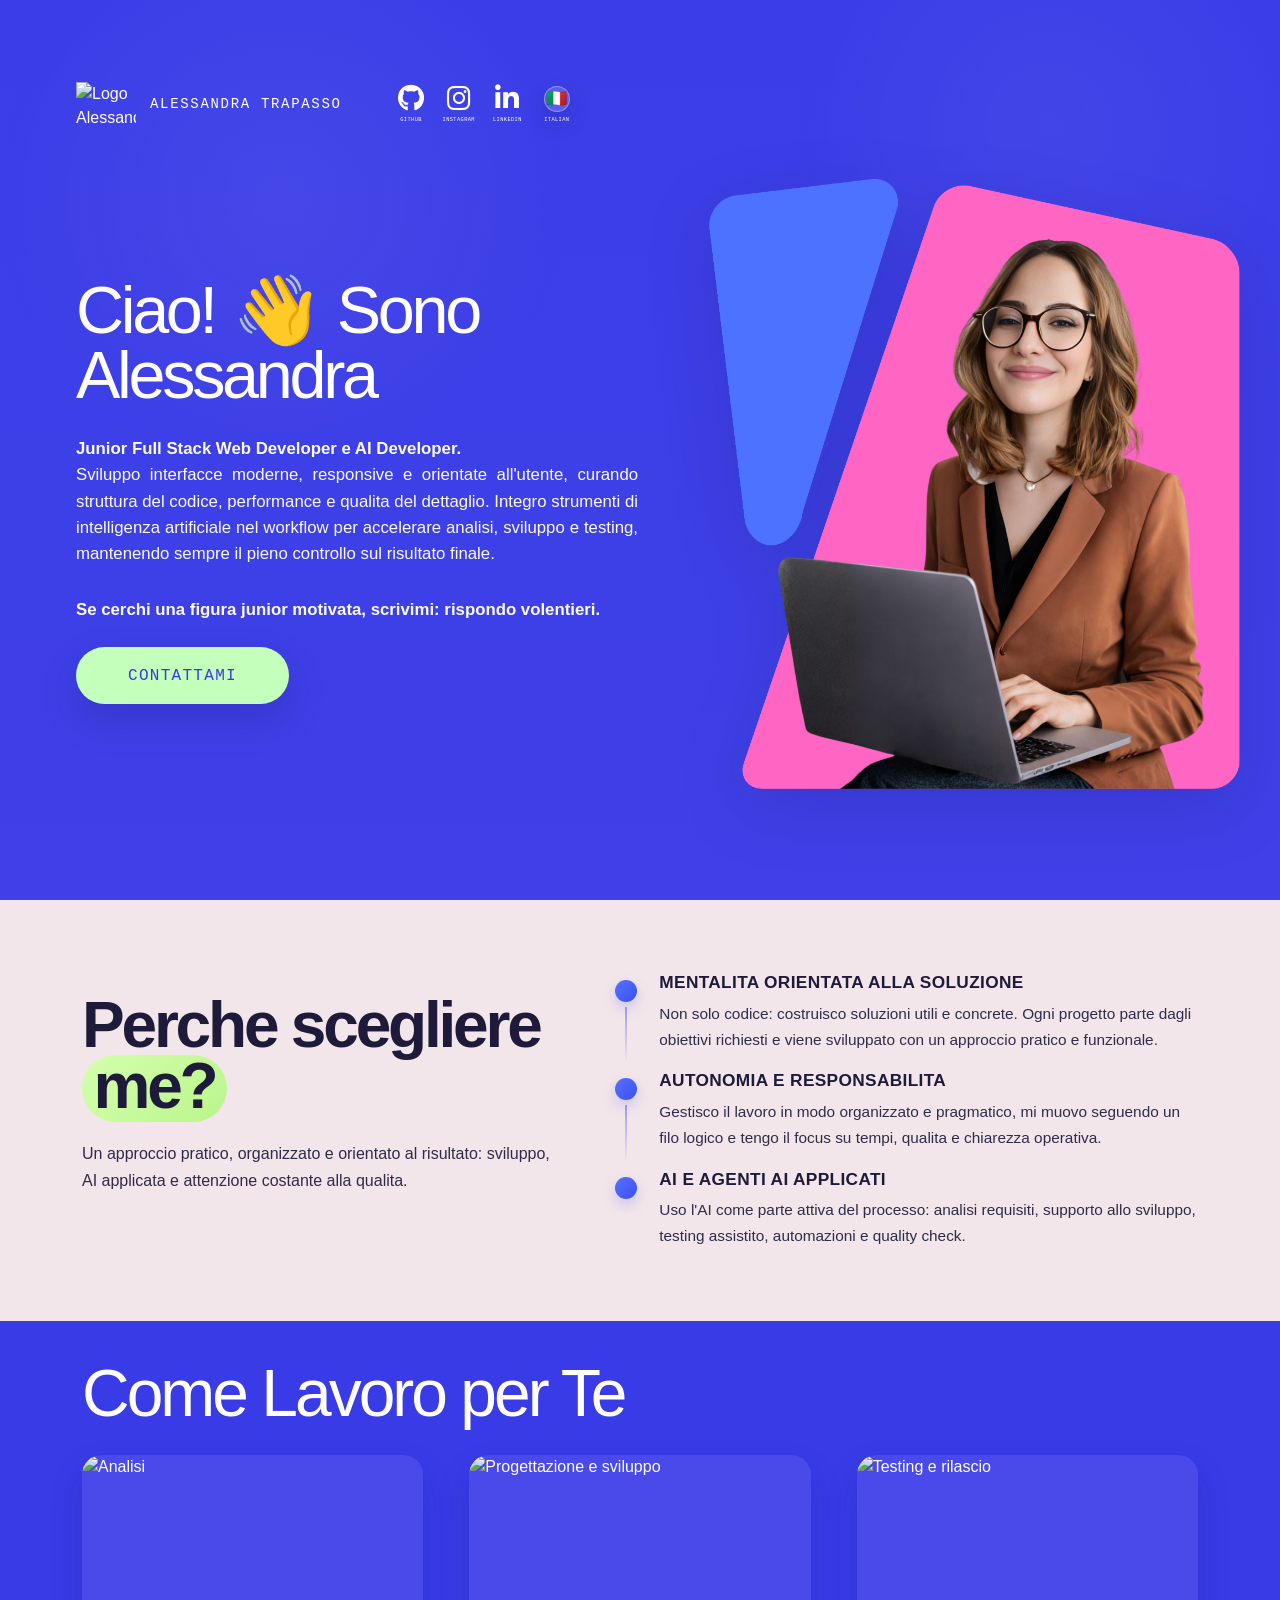
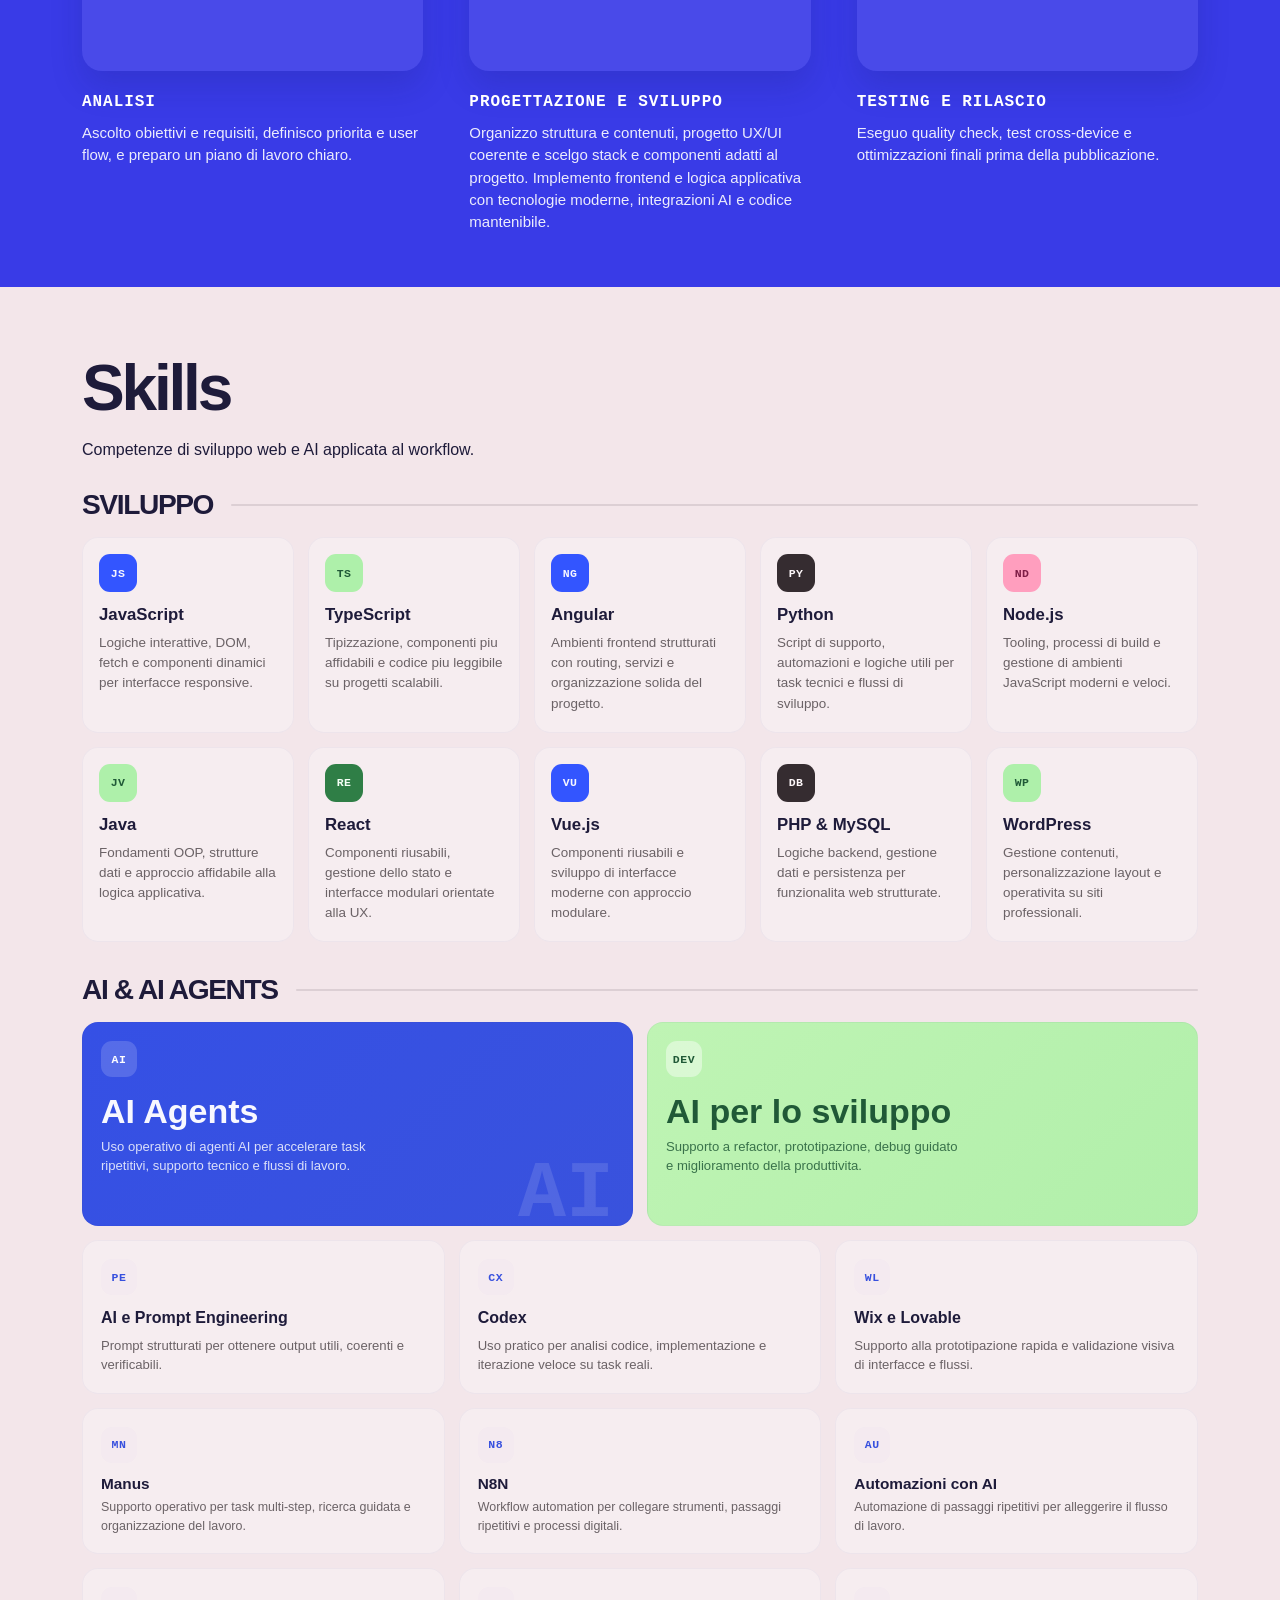
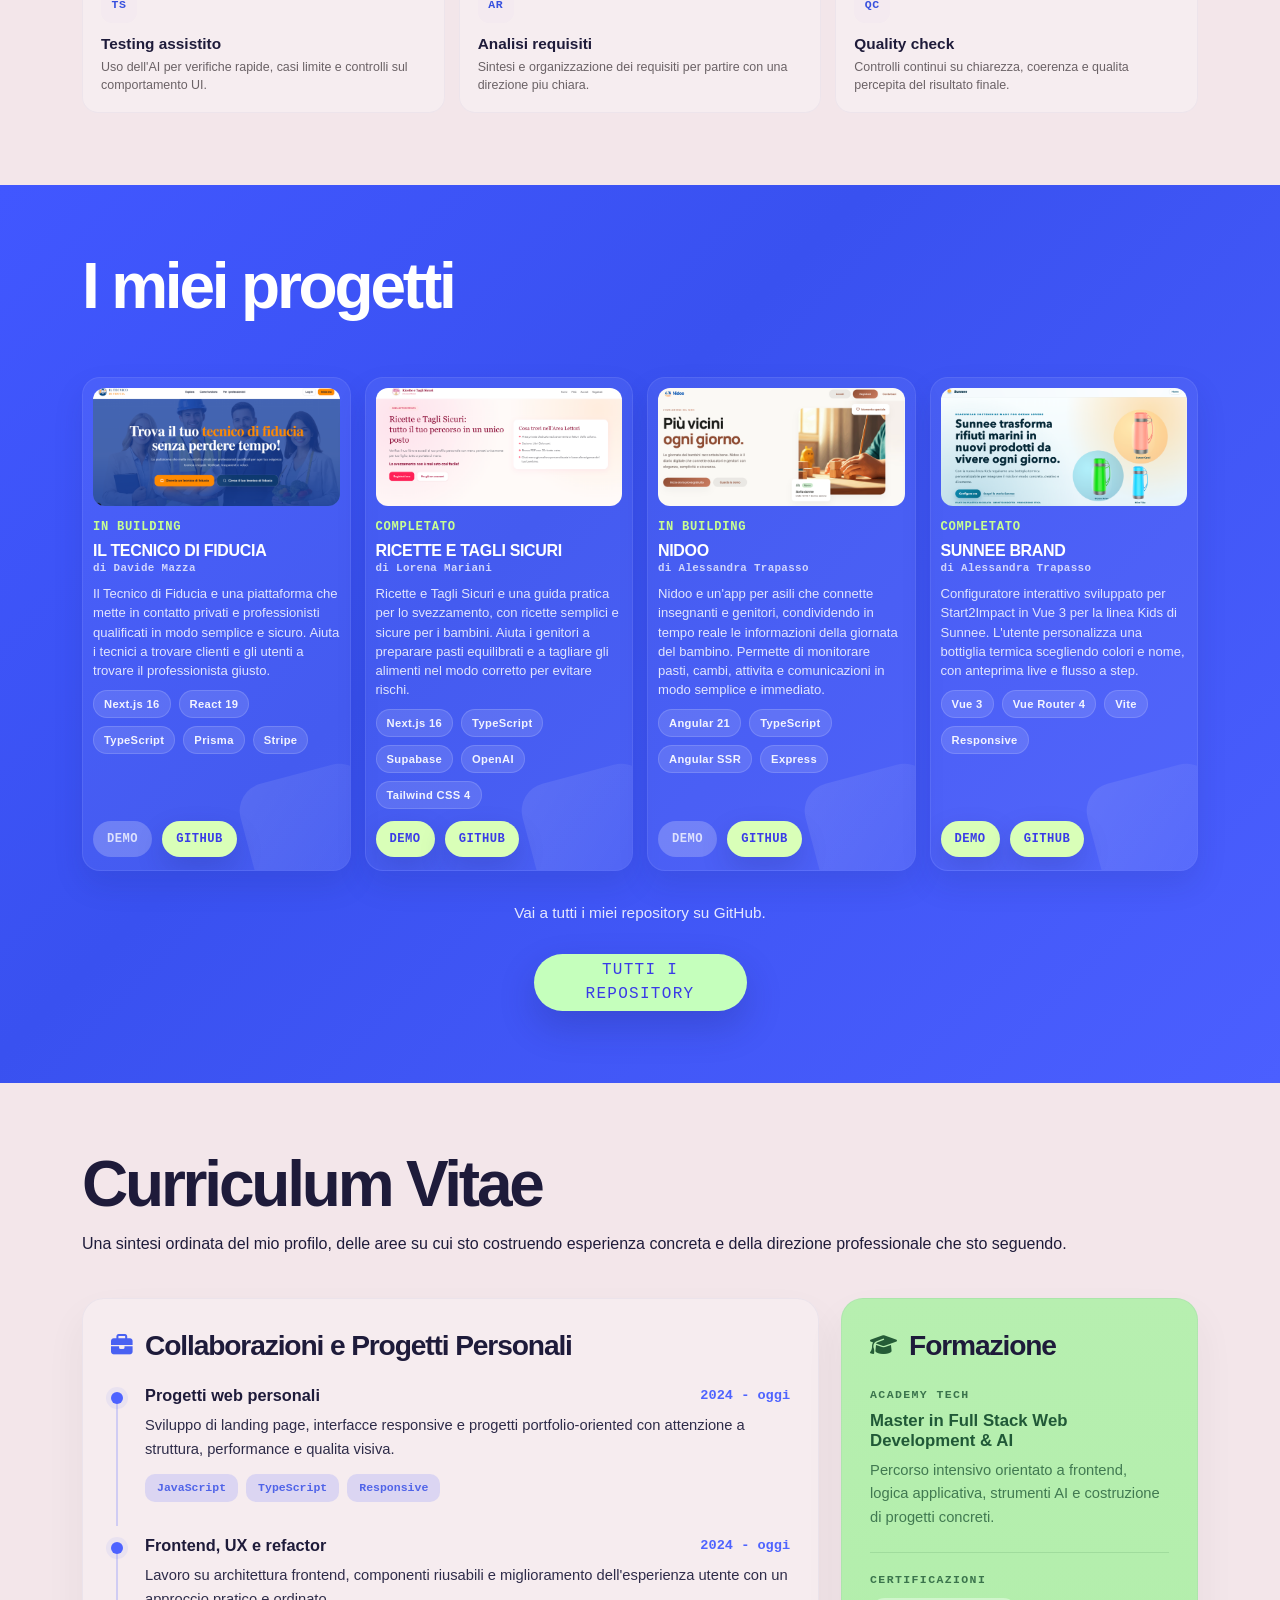
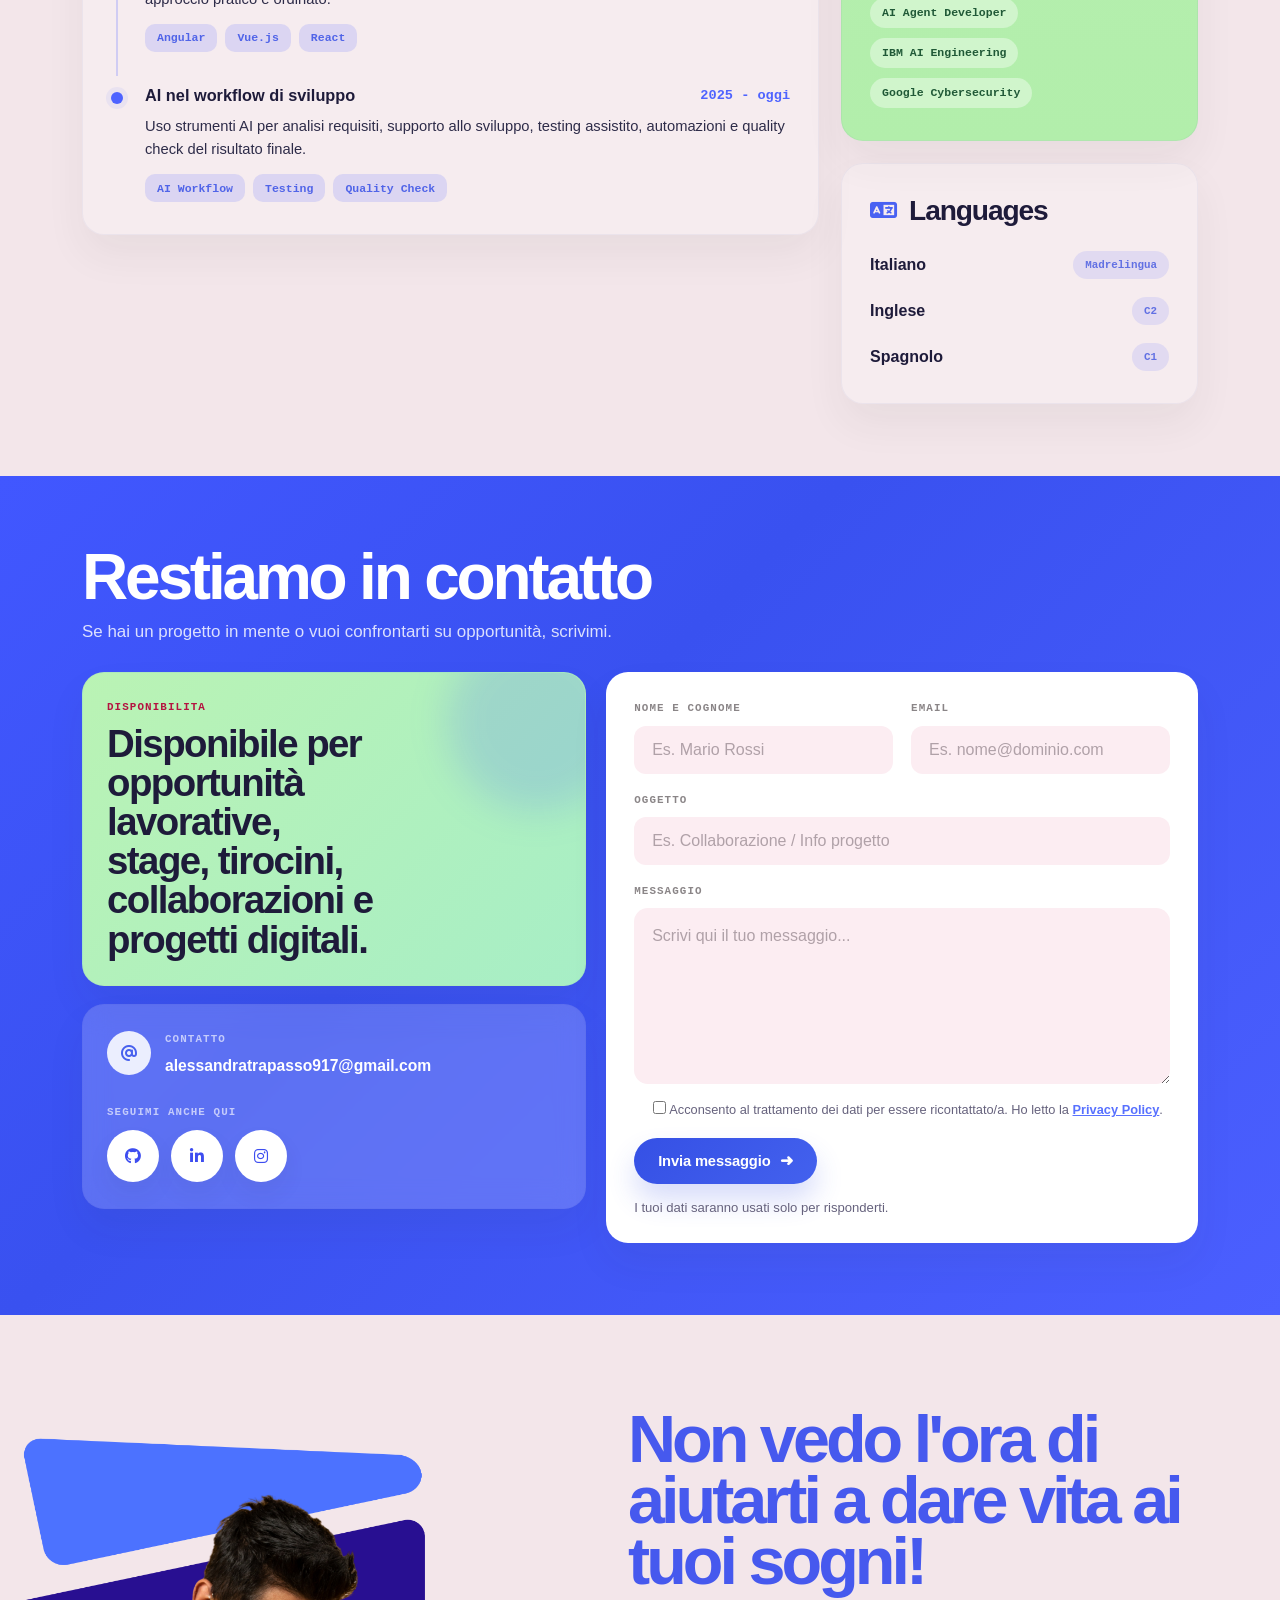
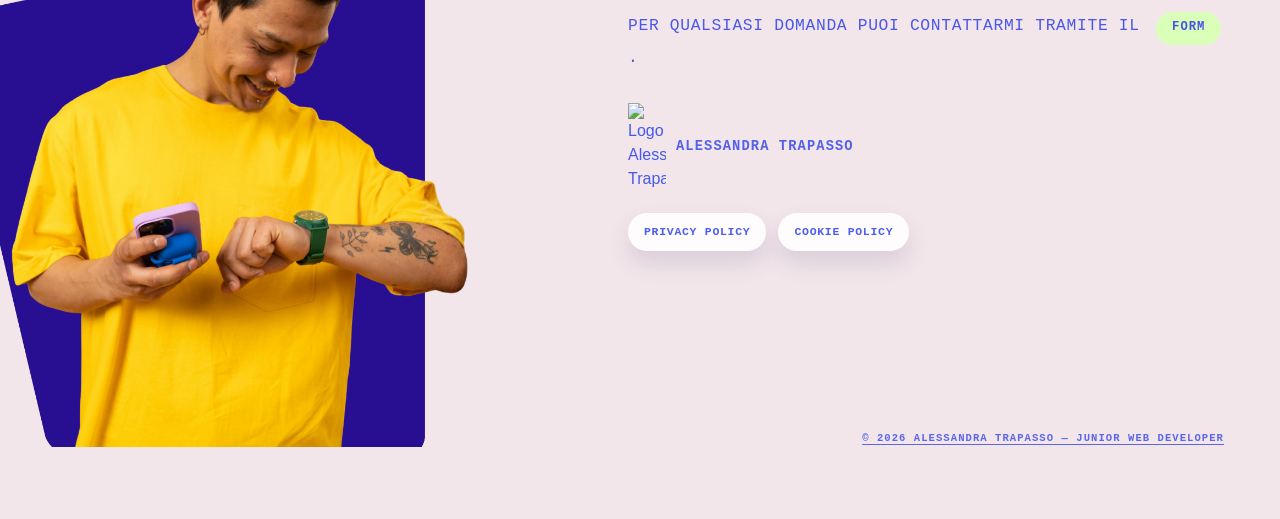
==== commit 69e9ff2a: "changes" ====
--- a/index.html
+++ b/index.html
@@ -1,42 +1,35 @@
 <!DOCTYPE html>
 <html lang="it">
-  <!-- HEAD -->
   <head>
     <meta charset="UTF-8" />
     <meta name="viewport" content="width=device-width, initial-scale=1.0" />
-
-    <title>Alessandra Trapasso | Junior Full Stack Web Developer con AI</title>
+    <title>Alessandra Trapasso | Full Stack Web Developer & AI</title>
     <meta
       name="description"
-      content="Portfolio di Alessandra Trapasso, Junior Full Stack Web Developer con AI: competenze, progetti, CV e contatti."
+      content="Portfolio di Alessandra Trapasso: Full Stack Web Development & AI, progetti, competenze, curriculum e contatti in una landing page unica."
     />
     <meta name="robots" content="index,follow" />
     <link rel="canonical" href="/index.html" />
-
-    <meta property="og:title" content="Alessandra Trapasso | Junior Full Stack Web Developer con AI"/> <!-- Open Graph per social -->
-    <meta property="og:description" content="Competenze, progetti, CV e contatti di Alessandra Trapasso." />
+    <meta property="og:title" content="Alessandra Trapasso | Full Stack Web Developer & AI" />
+    <meta property="og:description" content="Competenze, progetti, curriculum e contatti di Alessandra Trapasso." />
     <meta property="og:type" content="website" />
     <meta property="og:locale" content="it_IT" />
     <meta property="og:url" content="/index.html" />
-    <meta property="og:image" content="assets/img/og-cover.jpg"/> <!-- Immagine copertina -->
+    <meta property="og:image" content="assets/img/og-cover.jpg" />
     <meta name="twitter:card" content="summary_large_image" />
-    <meta name="twitter:title" content="Alessandra Trapasso | Junior Full Stack Web Developer con AI" />
-    <meta name="twitter:description" content="Competenze, progetti, CV e contatti di Alessandra Trapasso." />
+    <meta name="twitter:title" content="Alessandra Trapasso | Full Stack Web Developer & AI" />
+    <meta name="twitter:description" content="Competenze, progetti, curriculum e contatti di Alessandra Trapasso." />
     <meta name="twitter:image" content="assets/img/og-cover.jpg" />
-
-    <link rel="icon" href="assets/icons/favicon.ico" /> <!-- Favicon -->
-
+    <link rel="icon" href="assets/icons/favicon.ico" />
     <link
-       rel="stylesheet"
-         href="https://cdnjs.cloudflare.com/ajax/libs/font-awesome/6.5.0/css/all.min.css" 
-      /> <!-- Icone -->
-
-    <link  
-     href="https://cdn.jsdelivr.net/npm/bootstrap@5.3.3/dist/css/bootstrap.min.css" 
-      rel="stylesheet" 
-    /> <!-- Bootstrap -->
-
-    <link rel="stylesheet" href="style.css" /> <!-- CSS (con SCSS) -->
+      rel="stylesheet"
+      href="https://cdnjs.cloudflare.com/ajax/libs/font-awesome/6.5.0/css/all.min.css"
+    />
+    <link
+      href="https://cdn.jsdelivr.net/npm/bootstrap@5.3.3/dist/css/bootstrap.min.css"
+      rel="stylesheet"
+    />
+    <link rel="stylesheet" href="style.css?v=20260414-final-footer-4" />
     <script type="application/ld+json">
       {
         "@context": "https://schema.org",
@@ -60,278 +53,549 @@
       }
     </script>
   </head>
-   
-  <!-- BODY -->
- <body id="home" data-base-path="." data-page="home">
-   <!-- HEADER -->
-   <header class="site-header" aria-label="Header principale" data-site-header></header>
-
-    <!-- MAIN -->
+  <body id="home" class="landing-page">
     <main>
-     <div class="hero-content container-fluid"> <!-- piccola introduzione di me -->
-     <div class="row align-items-center hero-row">
-       <div class="col-12 col-lg-7"> <!-- bootstrap -->
-         <div class="hero-text">
-             <h1 class="hero-title">
-             Ciao! 👋 Sono <br> Alessandra Trapasso
-           </h1>
-
-           <p class="hero-subtitle">
-             Junior Full Stack Web Developer in formazione. Trasformo idee in interfacce
-             pulite, responsive e orientate all'utente, con attenzione a struttura del codice,
-             performance e dettagli. Integro strumenti AI nel workflow per accelerare analisi
-             requisiti, sviluppo e testing, mantenendo controllo qualità continuo e controllo del
-             risultato finale.
-                  <br> <strong>Se cerchi una figura junior motivata, scrivimi: rispondo volentieri.</strong> 
-           </p>
-
-           <p class="hero-availability">Disponibile per opportunità junior, stage e collaborazioni.</p>
-
-           <a class="hero-cta" href="contattami/index.html">
-             Contattami <!-- bottone -->
-           </a>
-         </div>
-        </div>
-
-       <div class="col-12 col-lg-5"> <!-- bootstrap -->
-         <div class="hero-photo-wrap"> <!-- foto profilo -->
-           <img
-             src="assets/img/immagine_copertina_profilo.png"
-             alt="Foto profilo Alessandra Trapasso"
-             class="hero-photo"
-            />
-         </div>
-       </div>
-     </div>
-     </div>
-
-     <section id="chi-sono" class="why-me" aria-label="Perché scegliere me">
-      <div class="why-me__inner">
-        <div class="why-me__card">
-          <h2 class="why-me__title">Perché scegliere me?</h2>
-
-           <p class="why-me__text">
-           Sono una Junior Web Developer in formazione, con grande attenzione a layout puliti,
-           responsive e usabilità. Lavoro con cura, passo dopo passo, per trasformare idee in pagine
-           chiare e professionali.
+      <section id="hero" class="hero section" aria-label="Hero">
+        <div class="hero__frame">
+          <div class="hero__topbar reveal">
+            <a class="brand" href="#hero" aria-label="Vai alla Home">
+              <img src="assets/img/logo2.png" alt="Logo Alessandra Trapasso" class="brand__logo" />
+              <span class="brand__name">ALESSANDRA TRAPASSO</span>
+            </a>
+
+            <div class="hero__utility">
+              <div class="socials" aria-label="Social links">
+                <a
+                  class="socials__item"
+                  href="https://github.com/AlessandraTrapasso095"
+                  target="_blank"
+                  rel="noopener noreferrer"
+                  aria-label="GitHub"
+                >
+                  <span class="socials__icon"><i class="fa-brands fa-github"></i></span>
+                  <span class="socials__label">GITHUB</span>
+                </a>
+                <a
+                  class="socials__item"
+                  href="https://www.instagram.com/"
+                  target="_blank"
+                  rel="noopener noreferrer"
+                  aria-label="Instagram"
+                >
+                  <span class="socials__icon"><i class="fa-brands fa-instagram"></i></span>
+                  <span class="socials__label">INSTAGRAM</span>
+                </a>
+                <a
+                  class="socials__item"
+                  href="https://www.linkedin.com/in/alessandra-trapasso-72b798392/"
+                  target="_blank"
+                  rel="noopener noreferrer"
+                  aria-label="LinkedIn"
+                >
+                  <span class="socials__icon"><i class="fa-brands fa-linkedin-in"></i></span>
+                  <span class="socials__label">LINKEDIN</span>
+                </a>
+              </div>
+
+              <button
+                class="lang-switch"
+                type="button"
+                data-lang-toggle
+                aria-label="Cambia lingua"
+              >
+                <span class="lang-switch__flag" data-lang-flag>🇮🇹</span>
+                <span class="lang-switch__label" data-lang-label>ITALIAN</span>
+              </button>
+            </div>
+          </div>
+
+          <div class="hero__inner">
+            <div class="hero__content">
+              <h1 class="hero__title reveal" data-i18n-html="heroTitle">
+                <span class="line">Ciao! 👋 Sono</span>
+                <span class="line">Alessandra</span>
+              </h1>
+              <p class="hero__text reveal" data-i18n-html="heroTextLead">
+                <strong>Junior Full Stack Web Developer e AI Developer.</strong><br />
+                Sviluppo interfacce moderne, responsive e orientate all'utente, curando struttura
+                del codice, performance e qualita del dettaglio. Integro strumenti di intelligenza
+                artificiale nel workflow per accelerare analisi, sviluppo e testing, mantenendo
+                sempre il pieno controllo sul risultato finale.
+              </p>
+              <p class="hero__text hero__text--strong reveal" data-i18n="heroTextStrong">
+                Se cerchi una figura junior motivata, scrivimi: rispondo volentieri.
+              </p>
+              <a class="hero__cta reveal" href="#contatti" data-i18n="heroPrimaryCta">Contattami</a>
+            </div>
+
+            <div class="hero__visual reveal">
+              <img
+                src="assets/img/hero%20fotopng.png"
+                alt="Foto profilo Alessandra Trapasso"
+                class="hero__portrait"
+              />
+            </div>
+          </div>
+        </div>
+      </section>
+
+      <section id="perche" class="section section--light why" aria-label="Perche scegliere me">
+        <div class="container why__grid">
+          <div class="why__titleWrap reveal">
+            <h2 class="section-title" data-i18n-html="whyTitle">
+              Perche scegliere <span class="highlight">me?</span>
+            </h2>
+            <p class="section-subtitle" data-i18n="whyIntro">
+              Un approccio pratico, organizzato e orientato al risultato: sviluppo, AI applicata e attenzione costante alla qualita.
+            </p>
+          </div>
+
+          <div class="feature-list">
+            <article class="feature-card reveal">
+              <h3 data-i18n="whyCardOneTitle">Mentalita orientata alla soluzione</h3>
+              <p data-i18n="whyCardOneText">
+                Non solo codice: costruisco soluzioni utili e concrete. Ogni progetto parte dagli
+                obiettivi richiesti e viene sviluppato con un approccio pratico e funzionale.
+              </p>
+            </article>
+
+            <article class="feature-card reveal">
+              <h3 data-i18n="whyCardTwoTitle">Autonomia e responsabilita</h3>
+              <p data-i18n="whyCardTwoText">
+                Gestisco il lavoro in modo organizzato e pragmatico, mi muovo seguendo un filo logico
+                e tengo il focus su tempi, qualita e chiarezza operativa.
+              </p>
+            </article>
+
+            <article class="feature-card reveal">
+              <h3 data-i18n="whyCardThreeTitle">AI e agenti AI applicati</h3>
+              <p data-i18n="whyCardThreeText">
+                Uso l'AI come parte attiva del processo: analisi requisiti, supporto allo sviluppo,
+                testing assistito, automazioni e quality check.
+              </p>
+            </article>
+          </div>
+        </div>
+      </section>
+
+      <section id="come-lavoro" class="section section--blue workflow" aria-label="Come lavoro per te">
+        <div class="container">
+          <h2 class="section-title reveal" data-i18n="processTitle">Come lavoro per te</h2>
+          <div class="workflow__cards">
+            <article class="workflow-card reveal">
+              <div class="workflow-card__media">
+                <img class="workflow-card__image" src="assets/img/1.png" alt="Analisi" />
+              </div>
+              <h3 class="workflow-card__title" data-i18n="processCardOneTitle">Analisi</h3>
+              <p class="workflow-card__text" data-i18n="processCardOneText">
+                Ascolto obiettivi e requisiti, definisco priorita e user flow, e preparo un piano di lavoro chiaro.
+              </p>
+            </article>
+
+            <article class="workflow-card reveal">
+              <div class="workflow-card__media">
+                <img class="workflow-card__image" src="assets/img/2.png" alt="Progettazione e sviluppo" />
+              </div>
+              <h3 class="workflow-card__title" data-i18n="processCardTwoTitle">Progettazione e sviluppo</h3>
+              <p class="workflow-card__text" data-i18n="processCardTwoText">
+                Organizzo struttura e contenuti, progetto UX/UI coerente e scelgo stack e componenti adatti al progetto.
+                Implemento frontend e logica applicativa con tecnologie moderne, integrazioni AI e codice mantenibile.
+              </p>
+            </article>
+
+            <article class="workflow-card reveal">
+              <div class="workflow-card__media">
+                <img class="workflow-card__image" src="assets/img/3.png" alt="Testing e rilascio" />
+              </div>
+              <h3 class="workflow-card__title" data-i18n="processCardThreeTitle">Testing e rilascio</h3>
+              <p class="workflow-card__text" data-i18n="processCardThreeText">
+                Eseguo quality check, test cross-device e ottimizzazioni finali prima della pubblicazione.
+              </p>
+            </article>
+          </div>
+        </div>
+      </section>
+
+      <section id="skills" class="section section--light skills" aria-label="Skills">
+        <div class="container">
+          <h2 class="section-title reveal" data-i18n="skillsTitle">Skills</h2>
+          <p class="section-subtitle reveal" data-i18n="skillsIntro">
+            Competenze di sviluppo web e AI applicata al workflow.
           </p>
 
-         <div class="why-me__grid">
-            <div class="why-me__item">
-             <h3>Ordine e chiarezza</h3>
-               <p>Struttura pulita, semantica, facile da mantenere.</p>
-            </div>
-
-           <div class="why-me__item">
-             <h3>Responsive vero</h3>
-               <p>Layout adattato bene a mobile, tablet e desktop.</p>
-            </div>
-
-           <div class="why-me__item">
-             <h3>Attenzione ai dettagli</h3>
-               <p>Spaziature, leggibilità e coerenza visiva.</p>
-            </div>
-         </div>
-      </div>
-      </div>
-     </section>
-
-     <section class="process" aria-label="Come lavoro per te">
-     <div class="process__inner">
-       <h2 class="process__title">Come lavoro per te</h2>
-         <p class="process__subtitle">
-         Un processo semplice e chiaro: ti aggiorno passo dopo passo e trasformo l'idea in una soluzione web
-         completa, responsive e pronta al rilascio.
-         </p>
-
-       <div class="process__grid">
-         <article class="process-card">
-          <div class="process-card__num">01</div>
-             <h3 class="process-card__title">Analisi</h3>
-             <p class="process-card__text">
-             Ascolto obiettivi e requisiti, definisco priorita e user flow, e preparo un piano di lavoro chiaro.
-           </p>
-         </article>
-
-         <article class="process-card">
-          <div class="process-card__num">02</div>
-             <h3 class="process-card__title">Progettazione</h3>
-               <p class="process-card__text">
-               Organizzo struttura e contenuti, progetto UX/UI coerente e scelgo stack e componenti adatti al progetto.
-               </p>
-           </article>
-
-         <article class="process-card">
-          <div class="process-card__num">03</div>
-             <h3 class="process-card__title">Sviluppo</h3>
-               <p class="process-card__text">
-               Implemento frontend e logica applicativa con tecnologie moderne, integrazioni AI e codice mantenibile.
-               </p>
-           </article>
-
-         <article class="process-card">
-          <div class="process-card__num">04</div>
-             <h3 class="process-card__title">Testing e rilascio</h3>
-               <p class="process-card__text">
-               Eseguo quality check, test cross-device e ottimizzazioni finali prima della pubblicazione.
-               </p>
+          <div class="skills__grid">
+            <article class="skills-panel skills-panel--dev reveal">
+              <div class="skills-panel__head">
+                <h3 class="skills-panel__title" data-i18n="skillsDevTitle">Sviluppo</h3>
+              </div>
+              <div class="skills-list skills-list--dev" id="skills-dev"></div>
+            </article>
+
+            <article class="skills-panel skills-panel--ai reveal">
+              <div class="skills-panel__head">
+                <h3 class="skills-panel__title" data-i18n="skillsAiTitle">AI &amp; AI Agents</h3>
+              </div>
+              <div class="skills-list skills-list--ai" id="skills-ai"></div>
+            </article>
+          </div>
+        </div>
+      </section>
+
+      <section id="progetti" class="section section--blue projects" aria-label="I miei progetti">
+        <div class="container">
+          <h2 class="section-title reveal" data-i18n="projectsTitle">I miei progetti</h2>
+          <p class="section-subtitle reveal" data-i18n="projectsIntro">
+            Una selezione di progetti sviluppati e migliorati nel tempo. Cliccando sull'immagine si apre la demo.
+          </p>
+
+          <div class="projects__grid" id="projects-grid" aria-live="polite"></div>
+
+          <div class="projects-more reveal">
+            <p data-i18n="projectsMoreText">Vai a tutti i miei repository su GitHub.</p>
+            <a
+              class="hero__cta"
+              href="https://github.com/AlessandraTrapasso095?tab=repositories"
+              target="_blank"
+              rel="noopener noreferrer"
+              data-i18n="projectsMoreCta"
+            >
+              Tutti i repository
+            </a>
+          </div>
+        </div>
+      </section>
+
+      <section id="curriculum" class="section section--light cv" aria-label="Curriculum vitae">
+        <div class="container cv-layout">
+          <div class="cv-header reveal">
+            <h2 class="section-title" data-i18n="cvTitle">Curriculum Vitae</h2>
+            <p class="cv__intro" data-i18n="cvIntro">
+              Una sintesi ordinata del mio profilo, delle aree su cui sto costruendo esperienza concreta e della direzione professionale che sto seguendo.
+            </p>
+          </div>
+
+          <article class="cv-panel cv-panel--experience reveal">
+            <div class="cv-panel__head">
+              <i class="fa-solid fa-briefcase cv-panel__icon" aria-hidden="true"></i>
+              <h2 class="cv-panel__title" data-i18n="cvExperienceTitle">Collaborazioni e Progetti Personali</h2>
+            </div>
+
+            <div class="cv-timeline">
+              <article class="cv-timeline__item">
+                <div class="cv-timeline__marker" aria-hidden="true"></div>
+                <div class="cv-timeline__content">
+                  <div class="cv-timeline__top">
+                    <h3 class="cv-timeline__role" data-i18n="cvExperienceItemOneTitle">Progetti web personali</h3>
+                    <span class="cv-timeline__date" data-i18n="cvExperienceItemOneDate">2024 - oggi</span>
+                  </div>
+                  <p class="cv-timeline__text" data-i18n="cvExperienceItemOneText">
+                    Sviluppo di landing page, interfacce responsive e progetti portfolio-oriented con attenzione a struttura, performance e qualita visiva.
+                  </p>
+                  <div class="cv-tags" aria-label="Tecnologie e aree usate">
+                    <span class="cv-tag">JavaScript</span>
+                    <span class="cv-tag">TypeScript</span>
+                    <span class="cv-tag">Responsive</span>
+                  </div>
+                </div>
+              </article>
+
+              <article class="cv-timeline__item">
+                <div class="cv-timeline__marker" aria-hidden="true"></div>
+                <div class="cv-timeline__content">
+                  <div class="cv-timeline__top">
+                    <h3 class="cv-timeline__role" data-i18n="cvExperienceItemTwoTitle">Frontend, UX e refactor</h3>
+                    <span class="cv-timeline__date" data-i18n="cvExperienceItemTwoDate">2024 - oggi</span>
+                  </div>
+                  <p class="cv-timeline__text" data-i18n="cvExperienceItemTwoText">
+                    Lavoro su architettura frontend, componenti riusabili e miglioramento dell'esperienza utente con un approccio pratico e ordinato.
+                  </p>
+                  <div class="cv-tags" aria-label="Tecnologie e aree usate">
+                    <span class="cv-tag">Angular</span>
+                    <span class="cv-tag">Vue.js</span>
+                    <span class="cv-tag">React</span>
+                  </div>
+                </div>
+              </article>
+
+              <article class="cv-timeline__item">
+                <div class="cv-timeline__marker" aria-hidden="true"></div>
+                <div class="cv-timeline__content">
+                  <div class="cv-timeline__top">
+                    <h3 class="cv-timeline__role" data-i18n="cvExperienceItemThreeTitle">AI nel workflow di sviluppo</h3>
+                    <span class="cv-timeline__date" data-i18n="cvExperienceItemThreeDate">2025 - oggi</span>
+                  </div>
+                  <p class="cv-timeline__text" data-i18n="cvExperienceItemThreeText">
+                    Uso strumenti AI per analisi requisiti, supporto allo sviluppo, testing assistito, automazioni e quality check del risultato finale.
+                  </p>
+                  <div class="cv-tags" aria-label="Tecnologie e aree usate">
+                    <span class="cv-tag">AI Workflow</span>
+                    <span class="cv-tag">Testing</span>
+                    <span class="cv-tag">Quality Check</span>
+                  </div>
+                </div>
+              </article>
+            </div>
           </article>
-        </div>
-      </div>
-     </section>
-
-     <section id="skills" class="skills" aria-label="Skills">
-     <div class="skills__inner">
-       <div class="skills__card">
-         <h2 class="skills__title">Skills</h2>
-           <p class="skills__text">
-           Competenze tecniche in crescita continua, con focus su sviluppo web moderno,
-           AI applicata al workflow e progettazione UI essenziale.
-           </p>
-
-           <div class="skills__layout">
-             <article class="skills-panel" aria-label="Competenze sviluppo">
-               <h3 class="skills-panel__title">Sviluppo</h3>
-               <div class="skills-panel__list">
-                 <div class="skills__item">
-                   <h3>JavaScript</h3>
-                   <p>Sviluppo frontend dinamico e gestione logica lato client.</p>
-                 </div>
-                 <div class="skills__item">
-                   <h3>Java</h3>
-                   <p>Basi solide OOP e struttura di applicazioni modulari.</p>
-                 </div>
-                 <div class="skills__item">
-                   <h3>TypeScript</h3>
-                   <p>Tipizzazione, mantenibilita e scalabilita del codice.</p>
-                 </div>
-                 <div class="skills__item">
-                   <h3>React</h3>
-                   <p>Creazione di componenti riusabili per interfacce moderne.</p>
-                 </div>
-                 <div class="skills__item">
-                   <h3>Angular</h3>
-                   <p>Struttura enterprise con componenti, servizi e routing.</p>
-                 </div>
-                 <div class="skills__item">
-                   <h3>Vue.js</h3>
-                   <p>Interfacce leggere e progressive con approccio reattivo.</p>
-                 </div>
-                 <div class="skills__item">
-                   <h3>Python</h3>
-                   <p>Script e automazioni per task tecnici e operativi.</p>
-                 </div>
-                 <div class="skills__item">
-                   <h3>PHP e MySQL</h3>
-                   <p>Backend web con gestione dati e query relazionali.</p>
-                 </div>
-                 <div class="skills__item">
-                   <h3>Node.js</h3>
-                   <p>API e toolchain JavaScript lato server.</p>
-                 </div>
-                 <div class="skills__item">
-                   <h3>WordPress</h3>
-                   <p>Siti gestibili, personalizzazioni tema e contenuti.</p>
-                 </div>
-               </div>
-             </article>
-
-             <article class="skills-panel" aria-label="Competenze intelligenza artificiale">
-               <h3 class="skills-panel__title">Intelligenza Artificiale</h3>
-               <div class="skills-panel__list">
-                 <div class="skills__item">
-                   <h3>Agenti AI</h3>
-                   <p>Uso operativo di agenti per task ripetitivi e produttivita.</p>
-                 </div>
-                 <div class="skills__item">
-                   <h3>Agenti AI per lo sviluppo</h3>
-                   <p>Supporto a refactor, debugging e accelerazione dei workflow.</p>
-                 </div>
-                 <div class="skills__item">
-                   <h3>AI e Prompt Engineering</h3>
-                   <p>Prompt strutturati per ottenere output tecnici affidabili.</p>
-                 </div>
-                 <div class="skills__item">
-                   <h3>Codex</h3>
-                   <p>Uso in flussi pratici per implementazione e revisione codice.</p>
-                 </div>
-                 <div class="skills__item">
-                   <h3>Lovable</h3>
-                   <p>Prototipazione rapida UI e test di idee prodotto.</p>
-                 </div>
-                 <div class="skills__item">
-                   <h3>Wix</h3>
-                   <p>Creazione e gestione di siti per vetrine e presenza online.</p>
-                 </div>
-                 <div class="skills__item">
-                   <h3>Automazioni con AI</h3>
-                   <p>Workflow automatizzati per task ripetitivi e operazioni tecniche.</p>
-                 </div>
-                 <div class="skills__item">
-                   <h3>Testing assistito</h3>
-                   <p>Supporto AI per test, verifica output e individuazione regressioni.</p>
-                 </div>
-                 <div class="skills__item">
-                   <h3>Analisi requisiti</h3>
-                   <p>Definizione funzionalita e casi d'uso con supporto AI.</p>
-                 </div>
-                 <div class="skills__item">
-                   <h3>Quality check</h3>
-                   <p>Valutazione critica delle risposte AI prima della consegna.</p>
-                 </div>
-               </div>
-             </article>
-           </div>
-
-           <div class="skills-figma" aria-label="Competenze Figma">
-             <h3>Figma (livello base)</h3>
-             <p>Creazione wireframe semplici, organizzazione layout e handoff base design-to-code.</p>
-           </div>
-        </div> 
-      </div>
-     </section>
-
-     <section id="progetti" class="projects-section" aria-label="Progetti">
-     <div class="projects-section__inner">
-       <h2 class="projects-section__title">Progetti</h2>
-    
-       <p class="projects-section__subtitle">
-         Una selezione dei progetti che ho già sviluppato e che continuo a migliorare.
-       </p>
-
-       <div class="projects-grid" aria-live="polite"></div>
-
-       <div class="projects-more">
-         <p class="projects-more__text">Vedi altri progetti su</p>
-         <a class="projects-more__btn" href="https://github.com/AlessandraTrapasso095" aria-label="Apri GitHub">
-           <i class="fa-brands fa-github" aria-hidden="true"></i>
-           GitHub
-         </a>
-       </div>
-     </div>
-     </section>
-   </main>
-
-   <!-- FOOTER -->
-   <footer class="site-footer" aria-label="Footer" data-site-footer></footer>
-
-   <!-- Netlify static fallback form (hidden from UI, required for detection) -->
-   <form name="contact" method="POST" action="/" data-netlify="true" netlify netlify-honeypot="bot-field" hidden>
-     <input type="hidden" name="form-name" value="contact" />
-     <input type="text" name="name" />
-     <input type="email" name="email" />
-     <input type="text" name="subject" />
-     <textarea name="message"></textarea>
-     <input name="bot-field" />
-   </form>
-
-   <script defer src="assets/js/projects-data.js"></script>
-   <script defer src="assets/js/site-config.js"></script>
-   <script defer src="assets/js/site-shell.js?v=20260311-security"></script>
-   <script defer src="assets/js/projects-render.js"></script>
-   <script defer src="assets/js/site-search.js?v=20260311-security"></script>
-   <script defer src="assets/js/lazy-media.js"></script>
-   <script defer src="assets/js/lazy-sections.js"></script>
-   <script defer src="assets/js/contact-popup.js?v=20260311-1"></script>
-</body>
+
+          <aside class="cv-side">
+            <article class="cv-panel cv-panel--education reveal">
+              <div class="cv-panel__head">
+                <i class="fa-solid fa-graduation-cap cv-panel__icon" aria-hidden="true"></i>
+                <h2 class="cv-panel__title" data-i18n="cvEducationTitle">Education</h2>
+              </div>
+
+              <div class="cv-education__item">
+                <p class="cv-education__label" data-i18n="cvEducationLabelOne">Academy Tech</p>
+                <h3 class="cv-education__title" data-i18n="cvEducationItemOneTitle">Master in Full Stack Web Development &amp; AI</h3>
+                <p class="cv-education__text" data-i18n="cvEducationItemOneText">
+                  Percorso intensivo orientato a frontend, logica applicativa, strumenti AI e costruzione di progetti concreti.
+                </p>
+              </div>
+
+              <div class="cv-education__item cv-education__item--spaced">
+                <p class="cv-education__label" data-i18n="cvCertificationsLabel">Certificazioni</p>
+                <ul class="cv-certifications" aria-label="Elenco certificazioni">
+                  <li data-i18n="cvCertificationOne">AI Agent Developer</li>
+                  <li data-i18n="cvCertificationTwo">IBM AI Engineering</li>
+                  <li data-i18n="cvCertificationThree">Google Cybersecurity</li>
+                </ul>
+              </div>
+            </article>
+
+            <article class="cv-panel cv-panel--languages reveal">
+              <div class="cv-panel__head">
+                <i class="fa-solid fa-language cv-panel__icon" aria-hidden="true"></i>
+                <h2 class="cv-panel__title" data-i18n="cvLanguagesTitle">Languages</h2>
+              </div>
+
+              <div class="cv-languages">
+                <div class="cv-language">
+                  <span class="cv-language__name" data-i18n="cvLanguageOneName">Italiano</span>
+                  <span class="cv-language__level" data-i18n="cvLanguageOneLevel">Madrelingua</span>
+                </div>
+                <div class="cv-language">
+                  <span class="cv-language__name" data-i18n="cvLanguageTwoName">Inglese</span>
+                  <span class="cv-language__level" data-i18n="cvLanguageTwoLevel">C2</span>
+                </div>
+                <div class="cv-language">
+                  <span class="cv-language__name" data-i18n="cvLanguageThreeName">Spagnolo</span>
+                  <span class="cv-language__level" data-i18n="cvLanguageThreeLevel">C1</span>
+                </div>
+              </div>
+            </article>
+          </aside>
+        </div>
+      </section>
+
+      <section id="contatti" class="section section--blue contact" aria-label="Restiamo in contatto">
+        <div class="container">
+          <header class="contact-header reveal">
+            <h2 class="section-title contact-header__title" data-i18n="contactTitle">Restiamo in contatto</h2>
+            <p class="contact-header__text" data-i18n="contactIntro">
+              Se hai un progetto in mente o vuoi confrontarti su opportunità, scrivimi.
+            </p>
+          </header>
+
+          <div class="contact__grid">
+            <div class="contact-side reveal">
+              <article class="contact-card contact-card--accent">
+                <span class="contact-card__label contact-card__label--accent" data-i18n="contactLocationLabel">Disponibilita</span>
+                <h3 class="contact-card__title" data-i18n="contactLocationText">
+                  Disponibile per opportunità lavorative, stage, tirocini, collaborazioni e progetti digitali.
+                </h3>
+              </article>
+
+              <article class="contact-card contact-card--info">
+                <div class="contact-detail">
+                  <div class="contact-detail__icon">
+                    <i class="fa-solid fa-at" aria-hidden="true"></i>
+                  </div>
+                  <div>
+                    <p class="contact-detail__label" data-i18n="contactDirectLabel">Contatto</p>
+                    <p class="contact-detail__value" data-i18n="contactDirectText">
+                      alessandratrapasso917@gmail.com
+                    </p>
+                  </div>
+                </div>
+
+                <div class="contact-follow">
+                  <p class="contact-detail__label" data-i18n="contactFollowLabel">Seguimi anche qui</p>
+                  <div class="contact-socials" aria-label="Social links">
+                    <a
+                      href="https://github.com/AlessandraTrapasso095"
+                      target="_blank"
+                      rel="noopener noreferrer"
+                      aria-label="GitHub"
+                    >
+                      <i class="fa-brands fa-github"></i>
+                    </a>
+                    <a
+                      href="https://www.linkedin.com/in/alessandra-trapasso-72b798392/"
+                      target="_blank"
+                      rel="noopener noreferrer"
+                      aria-label="LinkedIn"
+                    >
+                      <i class="fa-brands fa-linkedin-in"></i>
+                    </a>
+                    <a
+                      href="https://www.instagram.com/"
+                      target="_blank"
+                      rel="noopener noreferrer"
+                      aria-label="Instagram"
+                    >
+                      <i class="fa-brands fa-instagram"></i>
+                    </a>
+                  </div>
+                </div>
+              </article>
+            </div>
+
+            <div class="reveal">
+            <form
+              id="contact-form"
+              class="contact-form"
+              name="contact"
+              method="POST"
+              action="/?contact=sent"
+              data-netlify="true"
+              netlify
+              netlify-honeypot="bot-field"
+            >
+              <input type="hidden" name="form-name" value="contact" />
+              <input type="hidden" name="_subject" value="Nuovo contatto dal portfolio" />
+              <p class="hp-field">
+                <label>Non compilare questo campo: <input name="bot-field" /></label>
+              </p>
+
+              <div class="form-grid">
+                <label>
+                  <span class="form-label" data-i18n="formNameLabel">Nome e cognome</span>
+                  <input
+                    class="form-control"
+                    id="contact-name"
+                    name="name"
+                    type="text"
+                    autocomplete="name"
+                    data-i18n-placeholder="formNamePlaceholder"
+                    placeholder="Es. Mario Rossi"
+                    required
+                  />
+                </label>
+
+                <label>
+                  <span class="form-label" data-i18n="formEmailLabel">Email</span>
+                  <input
+                    class="form-control"
+                    id="contact-email"
+                    name="email"
+                    type="email"
+                    autocomplete="email"
+                    data-i18n-placeholder="formEmailPlaceholder"
+                    placeholder="Es. nome@dominio.com"
+                    required
+                  />
+                </label>
+
+                <label>
+                  <span class="form-label" data-i18n="formSubjectLabel">Oggetto</span>
+                  <input
+                    class="form-control"
+                    id="contact-subject"
+                    name="subject"
+                    type="text"
+                    data-i18n-placeholder="formSubjectPlaceholder"
+                    placeholder="Es. Collaborazione / Info progetto"
+                    required
+                  />
+                </label>
+
+                <label>
+                  <span class="form-label" data-i18n="formMessageLabel">Messaggio</span>
+                  <textarea
+                    class="form-control"
+                    id="contact-message"
+                    name="message"
+                    rows="6"
+                    data-i18n-placeholder="formMessagePlaceholder"
+                    placeholder="Scrivi qui il tuo messaggio..."
+                    required
+                  ></textarea>
+                </label>
+              </div>
+
+              <label class="form-check" for="privacy-consent">
+                <input
+                  id="privacy-consent"
+                  name="privacy_consent"
+                  type="checkbox"
+                  value="yes"
+                  required
+                />
+                <span data-i18n-html="formConsent">
+                  Acconsento al trattamento dei dati per essere ricontattato/a. Ho letto la
+                  <a href="privacy/index.html" target="_blank" rel="noopener noreferrer">Privacy Policy</a>.
+                </span>
+              </label>
+
+              <button class="btn-submit" type="submit">
+                <span data-i18n="formSubmit">Invia messaggio</span>
+                <span class="btn-submit__icon" aria-hidden="true">➜</span>
+              </button>
+              <p class="contact-form__note" data-i18n="formNote">
+                I tuoi dati saranno usati solo per risponderti.
+              </p>
+            </form>
+          </div>
+        </div>
+      </section>
+
+      <section class="section footer-cta" aria-label="Chiusura landing">
+        <div class="container">
+          <div class="footer-cta__grid">
+            <div class="footer-cta__imageWrap reveal">
+              <img class="footer-cta__image" src="assets/img/foto finale.png" alt="Composizione finale illustrata" />
+            </div>
+
+            <div class="footer-cta__content reveal">
+              <h2 class="footer-cta__title" data-i18n="closingTitle">
+                Non vedo l'ora di aiutarti a dare vita ai tuoi sogni!
+              </h2>
+              <p class="footer-cta__text footer-cta__text--body" data-i18n-html="closingContactHtml">
+                Per qualsiasi domanda puoi contattarmi tramite il
+                <a class="footer-inline-cta" href="#contact-form">form</a>.
+              </p>
+
+              <div class="footer-cta__brand">
+                <img src="assets/img/logo2.png" alt="Logo Alessandra Trapasso" class="footer-cta__brandLogo" />
+                <span class="footer-cta__brandName">ALESSANDRA TRAPASSO</span>
+              </div>
+
+              <div class="footer-cta__legal">
+                <a class="footer-cta__legalLink" href="privacy/index.html">Privacy Policy</a>
+                <a class="footer-cta__legalLink" href="cookie/index.html">Cookie Policy</a>
+              </div>
+
+              <p class="footer-copy" data-i18n="footerText">
+                © 2026 Alessandra Trapasso — Junior Web Developer
+              </p>
+            </div>
+          </div>
+        </div>
+      </section>
+    </main>
+
+    <form name="contact" method="POST" action="/" data-netlify="true" netlify netlify-honeypot="bot-field" hidden>
+      <input type="hidden" name="form-name" value="contact" />
+      <input type="text" name="name" />
+      <input type="email" name="email" />
+      <input type="text" name="subject" />
+      <textarea name="message"></textarea>
+      <input type="checkbox" name="privacy_consent" value="yes" />
+      <input name="bot-field" />
+    </form>
+
+    <script defer src="assets/js/site-config.js"></script>
+    <script defer src="assets/js/projects-data.js?v=20260414-projects-compact"></script>
+    <script defer src="assets/js/landing.js?v=20260414-final-footer-3"></script>
+  </body>
 </html>
--- a/style.css
+++ b/style.css
@@ -1,1323 +1,2441 @@
 @charset "UTF-8";
-html, body {
-  margin: 0; /* elimina margini di default del browser */
-  padding: 0; /* elimina padding di default del browser */
-}
 
 :root {
-  --grad-hero: linear-gradient(135deg, #5170ff, #ff66c4);
-  --text-dark: #111;
-  --text-dark-soft: rgba(0, 0, 0, 0.95);
-  --shadow-lg: 0 16px 36px rgba(0, 0, 0, 0.18);
-  --radius-lg: 18px;
-  --radius-md: 14px;
-}
-
-.u-section { /* sezioni */
+  --bg-page: #f3e6ea;
+  --bg-light: #f3e6ea;
+  --bg-blue: #4e63ff;
+  --bg-blue-deep: #3346e8;
+  --bg-blue-darker: #2d35b8;
+  --bg-card: #ffffff;
+  --bg-card-soft: #edf2ff;
+  --bg-green: #d9ffb8;
+  --bg-green-2: #c9f7b2;
+  --bg-input: #fff8f8;
+
+  --text-dark: #1e1b3a;
+  --text-body: #2e2c49;
+  --text-light: #ffffff;
+  --text-muted: rgba(255, 255, 255, 0.78);
+
+  --accent-blue: #5871ff;
+  --accent-purple: #7a61ff;
+  --accent-pink: #ff5ac8;
+  --accent-green: #c8ff91;
+  --accent-green-strong: #b7f77f;
+
+  --border-soft: rgba(27, 38, 120, 0.08);
+  --border-light: rgba(255, 255, 255, 0.18);
+
+  --shadow-soft: 0 12px 30px rgba(37, 43, 120, 0.1);
+  --shadow-md: 0 18px 40px rgba(32, 39, 116, 0.14);
+  --shadow-lg: 0 24px 60px rgba(23, 31, 108, 0.18);
+  --shadow-hover: 0 28px 70px rgba(28, 35, 113, 0.24);
+
+  --radius-xs: 12px;
+  --radius-sm: 18px;
+  --radius-md: 24px;
+  --radius-lg: 32px;
+  --radius-xl: 42px;
+
+  --container: 1180px;
+
+  --hero-gradient: linear-gradient(135deg, #2f35c8 0%, #4f5dff 38%, #755dff 62%, #ff5ac8 100%);
+  --section-gradient: linear-gradient(135deg, #4157ff 0%, #3951f0 40%, #4b5fff 100%);
+  --chip-gradient: linear-gradient(135deg, #d4ffad 0%, #baf58b 100%);
+
+  --font-main: "Poppins", "Inter", "Segoe UI", sans-serif;
+  --font-display: "Helvetica Now Display", "Helvetica Now Text", "Helvetica Neue", "Arial", sans-serif;
+  --font-mono: "Monoist", "IBM Plex Mono", "SFMono-Regular", "Consolas", monospace;
+}
+
+*,
+*::before,
+*::after {
+  box-sizing: border-box;
+}
+
+html {
+  scroll-behavior: smooth;
+}
+
+body {
+  margin: 0;
+  font-family: var(--font-main);
+  background: var(--bg-page);
+  color: var(--text-body);
+  -webkit-font-smoothing: antialiased;
+  text-rendering: optimizeLegibility;
+}
+
+img {
+  max-width: 100%;
+  display: block;
+}
+
+a {
+  color: inherit;
+  text-decoration: none;
+  transition: all 0.28s ease;
+}
+
+button,
+input,
+textarea,
+select {
+  font: inherit;
+}
+
+button {
+  border: none;
+  cursor: pointer;
+}
+
+button:disabled {
+  cursor: not-allowed;
+  opacity: 0.72;
+}
+
+main {
+  overflow: hidden;
+}
+
+.container {
+  width: min(100% - 32px, var(--container));
+  margin: 0 auto;
+}
+
+.section {
   position: relative;
+  padding: 72px 0;
+  overflow: hidden;
+}
+
+.section--light {
+  background: var(--bg-light);
+  color: var(--text-dark);
+}
+
+.section--blue {
+  background: var(--section-gradient);
+  color: var(--text-light);
+}
+
+.section-title {
+  margin: 0 0 18px;
+  font-size: clamp(2.3rem, 5vw, 4.7rem);
+  line-height: 0.92;
+  letter-spacing: -0.05em;
+  font-weight: 700;
+  color: inherit;
+}
+
+.section-title .highlight {
+  display: inline-block;
+  background: var(--chip-gradient);
+  color: var(--text-dark);
+  padding: 0.02em 0.18em 0.08em;
+  border-radius: 999px;
+  line-height: 0.95;
+}
+
+.section-subtitle {
+  max-width: 720px;
+  margin: 0;
+  font-size: 1rem;
+  line-height: 1.7;
+  opacity: 0.92;
+}
+
+.eyebrow {
+  display: inline-flex;
+  align-items: center;
+  gap: 8px;
+  min-height: 34px;
+  padding: 8px 14px;
+  border-radius: 999px;
+  background: rgba(255, 255, 255, 0.14);
+  color: inherit;
+  font-size: 0.82rem;
+  font-weight: 600;
+  letter-spacing: 0.04em;
+  text-transform: uppercase;
+}
+
+.eyebrow--light {
+  background: rgba(76, 92, 255, 0.1);
+  color: var(--accent-blue);
+}
+
+.hero {
+  position: relative;
+  height: 100svh;
+  min-height: 100svh;
+  padding: 0;
+  background: linear-gradient(180deg, #3b3ee7 0%, #3f40e7 100%);
+  color: var(--text-light);
+  overflow: hidden;
+}
+
+.hero::before,
+.hero::after {
+  content: "";
+  position: absolute;
+  z-index: 0;
+  border-radius: 30px;
+  filter: blur(0.2px);
+  opacity: 1;
+}
+
+.hero::before {
+  inset: 0;
+  background:
+    radial-gradient(circle at 22% 22%, rgba(255, 255, 255, 0.05), transparent 24%),
+    radial-gradient(circle at 82% 14%, rgba(255, 255, 255, 0.04), transparent 20%);
+  border-radius: 0;
+}
+
+.hero::after {
+  display: none;
+}
+
+.hero__frame {
+  position: relative;
+  z-index: 2;
+  width: min(100%, 1440px);
+  height: 100svh;
+  margin: 0 auto;
+  padding: 82px 76px 34px;
+  display: flex;
+  flex-direction: column;
+}
+
+.hero__inner {
+  position: relative;
+  z-index: 2;
+  flex: 1;
+  min-height: 0;
+  padding-top: 34px;
+  display: grid;
+  grid-template-columns: minmax(0, 1fr) minmax(0, 0.95fr);
+  column-gap: 32px;
+  align-items: center;
+}
+
+.hero__topbar {
+  position: relative;
+  z-index: 3;
+  display: flex;
+  align-items: center;
+  justify-content: flex-start;
+  gap: 56px;
+  padding-top: 0;
+}
+
+.brand {
+  display: inline-flex;
+  align-items: center;
+  gap: 14px;
+  min-width: 0;
+}
+
+.brand__logo {
+  width: 60px;
+  height: 45px;
+  object-fit: contain;
+}
+
+.brand__name {
+  font-family: var(--font-mono);
+  font-size: 14px;
+  font-weight: 400;
+  letter-spacing: 0.12em;
+  text-transform: uppercase;
+  white-space: nowrap;
+}
+
+.hero__utility {
+  display: flex;
+  align-items: center;
+  gap: 22px;
+}
+
+.socials {
+  display: flex;
+  align-items: center;
+  gap: 18px;
+}
+
+.socials__item {
+  display: inline-flex;
+  flex-direction: column;
+  align-items: center;
+  justify-content: flex-start;
+  gap: 6px;
+  color: var(--text-light);
+  min-width: 27px;
+}
+
+.socials__icon {
+  width: 27px;
+  height: 27px;
+  display: inline-flex;
+  align-items: center;
+  justify-content: center;
+  font-size: 27px;
+  line-height: 1;
+}
+
+.socials__label {
+  font-family: var(--font-mono);
+  font-size: 5.3px;
+  letter-spacing: 0.08em;
+  line-height: 1;
+  text-transform: uppercase;
+}
+
+.socials__item:hover {
+  transform: translateY(-2px);
+}
+
+.lang-switch {
+  display: inline-flex;
+  flex-direction: column;
+  align-items: center;
+  gap: 6px;
+  background: transparent;
+  padding: 0;
+  color: var(--text-light);
+  transition: transform 0.25s ease;
+}
+
+.lang-switch:hover {
+  transform: translateY(-2px);
+}
+
+.lang-switch__flag {
+  width: 26px;
+  height: 26px;
+  display: inline-flex;
+  align-items: center;
+  justify-content: center;
+  border-radius: 999px;
+  font-size: 17px;
+  line-height: 1;
+  background: rgba(255, 255, 255, 0.16);
+  border: 1px solid rgba(255, 255, 255, 0.34);
+  box-shadow: 0 10px 20px rgba(22, 28, 94, 0.22);
+}
+
+.lang-switch__label {
+  font-family: var(--font-mono);
+  font-size: 5.3px;
+  line-height: 1;
+  letter-spacing: 0.08em;
+  text-transform: uppercase;
+}
+
+.hero__content {
+  max-width: 598px;
+  padding-top: 0;
+  margin-top: -72px;
+  position: relative;
+  z-index: 2;
+}
+
+.hero__title {
+  margin: 0;
+  font-family: var(--font-display);
+  font-size: clamp(58px, 5.2vw, 74px);
+  line-height: 0.98;
+  letter-spacing: -0.05em;
+  font-weight: 500;
+}
+
+.hero__title .line {
+  display: block;
+}
+
+.hero__wave {
+  display: inline-block;
+  margin: 0 8px 0 4px;
+}
+
+.hero__text {
+  max-width: 598px;
+  margin: 28px 0 0;
+  font-family: var(--font-display);
+  font-size: 16.8px;
+  line-height: 1.56;
+  color: rgba(255, 255, 255, 0.98);
+  text-align: justify;
+  text-justify: inter-word;
+}
+
+.hero__text--strong {
+  margin-top: 30px;
+  font-weight: 700;
+  text-align: left;
+}
+
+.hero__cta {
+  display: inline-flex;
+  align-items: center;
+  justify-content: center;
+  width: 213px;
+  min-height: 57px;
+  margin-top: 24px;
+  padding: 0 28px;
+  border-radius: 999px;
+  background: #c5ffbc;
+  color: #393be7;
+  font-family: var(--font-mono);
+  font-size: 16px;
+  font-weight: 400;
+  letter-spacing: 0.08em;
+  text-transform: uppercase;
+  box-shadow: 0 16px 36px rgba(28, 35, 113, 0.24);
+}
+
+.hero__cta:hover {
+  transform: translateY(-4px) scale(1.015);
+  box-shadow: 0 24px 48px rgba(28, 35, 113, 0.3);
+  background: #d7ffc8;
+}
+
+.hero__visual {
+  position: relative;
+  justify-self: end;
+  align-self: center;
   width: 100%;
-  padding: 70px 0 60px;
+  max-width: 820px;
+  height: min(760px, calc(100svh - 150px));
+  min-height: 660px;
+  overflow: visible;
+  z-index: 1;
+  margin-top: -18px;
+}
+
+.hero__portrait {
+  position: absolute;
+  z-index: 2;
+  right: -68px;
+  bottom: 72px;
+  width: 1180px;
+  max-width: none;
+  max-height: none;
+  object-fit: contain;
+  filter: drop-shadow(0 18px 32px rgba(17, 17, 60, 0.14));
+}
+
+.why {
+  background: var(--bg-light);
+}
+
+.why__grid {
+  display: grid;
+  grid-template-columns: 0.9fr 1.1fr;
+  gap: 42px;
+  align-items: start;
+}
+
+.why__titleWrap {
+  position: sticky;
+  top: 24px;
+}
+
+.feature-list {
+  display: grid;
+  gap: 18px;
+}
+
+.feature-card {
+  position: relative;
+  background: transparent;
+  padding: 0 0 0 52px;
+}
+
+.feature-card::before {
+  content: "";
+  position: absolute;
+  left: 8px;
+  top: 8px;
+  width: 22px;
+  height: 22px;
+  border-radius: 999px;
+  background: linear-gradient(135deg, #5b70ff, #3851f0);
+  box-shadow: 0 6px 14px rgba(67, 86, 240, 0.24);
+}
+
+.feature-card::after {
+  content: "";
+  position: absolute;
+  left: 18px;
+  top: 35px;
+  width: 2px;
+  bottom: -12px;
+  background: linear-gradient(to bottom, rgba(80, 97, 255, 0.55), rgba(80, 97, 255, 0));
+}
+
+.feature-card:last-child::after {
+  display: none;
+}
+
+.feature-card h3 {
+  margin: 0 0 8px;
+  font-size: 1.08rem;
+  line-height: 1.2;
+  letter-spacing: 0.02em;
+  font-weight: 700;
+  color: var(--text-dark);
+  text-transform: uppercase;
+}
+
+.feature-card p {
+  margin: 0;
+  font-size: 0.96rem;
+  line-height: 1.68;
+  color: var(--text-body);
+}
+
+.workflow {
+  background: #393be7;
+  color: var(--text-light);
+  padding: 42px 0 54px;
+}
+
+.workflow .section-title {
+  margin: 0;
+  font-family: var(--font-display);
+  font-size: clamp(48px, 5.15vw, 71.9px);
+  font-weight: 400;
+  line-height: 0.94;
+  letter-spacing: -0.045em;
+  color: #ffffff;
+}
+
+.workflow__cards {
+  display: grid;
+  grid-template-columns: repeat(3, minmax(0, 1fr));
+  gap: 46px;
+  margin-top: 30px;
+  align-items: start;
+}
+
+.workflow-card {
+  width: 100%;
+}
+
+.workflow-card__media {
+  aspect-ratio: 1.58 / 1;
+  border-radius: 20px;
   overflow: hidden;
-  background: #ffffff;
-}
-
-.u-inner, .contact__inner {
-  max-width: 1100px;
+  background: rgba(255, 255, 255, 0.08);
+  box-shadow: 0 16px 32px rgba(20, 28, 112, 0.18);
+}
+
+.workflow-card__image {
+  width: 100%;
+  height: 100%;
+  object-fit: cover;
+  display: block;
+}
+
+.workflow-card__title {
+  margin: 22px 0 10px;
+  font-family: var(--font-mono);
+  font-size: 16px;
+  font-weight: 700;
+  line-height: 1.2;
+  letter-spacing: 0.06em;
+  text-transform: uppercase;
+  color: #ffffff;
+}
+
+.workflow-card__text {
+  margin: 0;
+  font-family: var(--font-display);
+  font-size: 15px;
+  line-height: 1.48;
+  color: rgba(255, 255, 255, 0.9);
+}
+
+.skills {
+  background: var(--bg-light);
+}
+
+.skills .section-subtitle {
+  max-width: none;
+  white-space: nowrap;
+}
+
+.skills__grid {
+  display: grid;
+  grid-template-columns: 1fr;
+  gap: 34px;
+  margin-top: 28px;
+}
+
+.skills-panel {
+  padding: 0;
+}
+
+.skills-panel__head {
+  display: flex;
+  align-items: center;
+  gap: 18px;
+  margin-bottom: 18px;
+}
+
+.skills-panel__head::after {
+  content: "";
+  flex: 1;
+  height: 2px;
+  border-radius: 999px;
+  background: rgba(53, 44, 48, 0.12);
+}
+
+.skills-panel__title {
+  margin: 0;
+  font-family: var(--font-display);
+  font-size: clamp(22px, 2.2vw, 32px);
+  letter-spacing: -0.05em;
+  font-weight: 700;
+  color: var(--text-dark);
+  text-transform: uppercase;
+  line-height: 1;
+}
+
+.skills-list {
+  display: grid;
+  gap: 14px;
+}
+
+.skills-list--dev {
+  grid-template-columns: repeat(5, minmax(0, 1fr));
+}
+
+.skills-list--ai {
+  grid-template-columns: repeat(12, minmax(0, 1fr));
+}
+
+.dev-skill-card {
+  min-height: 172px;
+  padding: 16px 16px 18px;
+  border-radius: 16px;
+  background: rgba(255, 255, 255, 0.28);
+  border: 1px solid rgba(27, 38, 120, 0.04);
+  box-shadow: none;
+  transition: transform 0.26s ease, background 0.26s ease, border-color 0.26s ease;
+}
+
+.dev-skill-card:hover {
+  transform: translateY(-4px);
+  background: rgba(255, 255, 255, 0.42);
+  border-color: rgba(49, 61, 160, 0.1);
+}
+
+.dev-skill-card--bordered {
+  border-color: rgba(27, 38, 120, 0.16);
+}
+
+.dev-skill-card__top {
+  display: flex;
+  justify-content: flex-start;
+  align-items: flex-start;
+  gap: 10px;
+  margin-bottom: 14px;
+}
+
+.dev-skill-card__icon {
+  width: 38px;
+  height: 38px;
+  border-radius: 11px;
+  display: inline-flex;
+  align-items: center;
+  justify-content: center;
+  font-family: var(--font-mono);
+  font-size: 0.72rem;
+  font-weight: 700;
+  letter-spacing: 0.04em;
+}
+
+.dev-skill-card__icon--blue {
+  background: #3355ff;
+  color: #f6f7ff;
+}
+
+.dev-skill-card__icon--mint {
+  background: #aef0aa;
+  color: #205937;
+}
+
+.dev-skill-card__icon--dark {
+  background: #352c30;
+  color: #fdf7f9;
+}
+
+.dev-skill-card__icon--pink {
+  background: #ff9ebe;
+  color: #7e1d46;
+}
+
+.dev-skill-card__icon--green {
+  background: #2f7e46;
+  color: #f5fff6;
+}
+
+.dev-skill-card__title {
+  margin: 0 0 8px;
+  font-family: var(--font-main);
+  font-size: 1.05rem;
+  line-height: 1.12;
+  font-weight: 700;
+  color: var(--text-dark);
+}
+
+.dev-skill-card__text {
+  margin: 0;
+  font-size: 0.84rem;
+  line-height: 1.5;
+  color: rgba(53, 44, 48, 0.72);
+}
+
+.ai-skill-card {
+  position: relative;
+  border-radius: 16px;
+  padding: 18px;
+  border: 1px solid rgba(27, 38, 120, 0.04);
+  background: rgba(255, 255, 255, 0.28);
+  overflow: hidden;
+  transition: transform 0.26s ease, background 0.26s ease, border-color 0.26s ease;
+}
+
+.ai-skill-card:hover {
+  transform: translateY(-4px);
+  background: rgba(255, 255, 255, 0.42);
+  border-color: rgba(49, 61, 160, 0.1);
+}
+
+.ai-skill-card--hero,
+.ai-skill-card--feature {
+  min-height: 204px;
+}
+
+.ai-skill-card--hero {
+  grid-column: span 6;
+  background: linear-gradient(135deg, #3550e5 0%, #3952dd 100%);
+  color: #f8f8ff;
+}
+
+.ai-skill-card--hero:hover {
+  background: linear-gradient(135deg, #2f48dd 0%, #3450df 100%);
+}
+
+.ai-skill-card--feature {
+  grid-column: span 6;
+  background: linear-gradient(135deg, #bff4b4 0%, #b1efaa 100%);
+  color: #205937;
+}
+
+.ai-skill-card--feature:hover {
+  background: linear-gradient(135deg, #b4efaa 0%, #a8e79f 100%);
+}
+
+.ai-skill-card--medium {
+  grid-column: span 4;
+  min-height: 128px;
+}
+
+.ai-skill-card--small {
+  grid-column: span 4;
+  min-height: 118px;
+}
+
+.ai-skill-card__icon {
+  width: 36px;
+  height: 36px;
+  border-radius: 11px;
+  display: inline-flex;
+  align-items: center;
+  justify-content: center;
+  font-family: var(--font-mono);
+  font-size: 0.72rem;
+  font-weight: 700;
+  letter-spacing: 0.05em;
+  background: #f4eaf0;
+  color: #3750de;
+}
+
+.ai-skill-card--hero .ai-skill-card__icon {
+  background: rgba(255, 255, 255, 0.16);
+  color: #ffffff;
+}
+
+.ai-skill-card--feature .ai-skill-card__icon {
+  background: rgba(255, 255, 255, 0.42);
+  color: #205937;
+}
+
+.ai-skill-card__ghost {
+  position: absolute;
+  right: 18px;
+  bottom: -10px;
+  font-family: var(--font-mono);
+  font-size: 5rem;
+  font-weight: 700;
+  line-height: 1;
+  color: rgba(255, 255, 255, 0.12);
+  pointer-events: none;
+}
+
+.ai-skill-card__title {
+  margin: 14px 0 8px;
+  font-family: var(--font-main);
+  font-size: 1rem;
+  font-weight: 700;
+  line-height: 1.14;
+  color: inherit;
+}
+
+.ai-skill-card--hero .ai-skill-card__title,
+.ai-skill-card--feature .ai-skill-card__title {
+  font-family: var(--font-display);
+  font-size: clamp(26px, 3vw, 34px);
+  line-height: 0.98;
+  margin-top: 18px;
+}
+
+.ai-skill-card__text {
+  margin: 0;
+  font-size: 0.82rem;
+  line-height: 1.5;
+  color: rgba(53, 44, 48, 0.72);
+}
+
+.ai-skill-card--hero .ai-skill-card__text {
+  max-width: 270px;
+  color: rgba(255, 255, 255, 0.82);
+}
+
+.ai-skill-card--feature .ai-skill-card__text {
+  max-width: 300px;
+  color: rgba(32, 89, 55, 0.84);
+}
+
+.ai-skill-card--small .ai-skill-card__title {
+  margin: 12px 0 6px;
+  font-size: 0.96rem;
+}
+
+.ai-skill-card--small .ai-skill-card__text {
+  display: block;
+  font-size: 0.78rem;
+  line-height: 1.45;
+}
+
+.projects {
+  background: var(--section-gradient);
+  color: var(--text-light);
+}
+
+.projects .section-title {
+  margin: 0;
+  font-family: var(--font-display);
+  font-size: clamp(50px, 5vw, 70px);
+  font-weight: 700;
+  line-height: 0.93;
+  letter-spacing: -0.05em;
+}
+
+.projects .section-subtitle {
+  max-width: none;
+  margin-top: 10px;
+  font-family: var(--font-display);
+  font-size: 15px;
+  line-height: 1.45;
+  white-space: nowrap;
+}
+
+.projects__grid {
+  width: 100%;
+  margin: 28px auto 0;
+  display: grid;
+  grid-template-columns: repeat(4, minmax(0, 1fr));
+  gap: 14px;
+}
+
+.project-card {
+  position: relative;
+  display: flex;
+  flex-direction: column;
+  min-height: 100%;
+  max-width: none;
+  padding: 10px 10px 13px;
+  border-radius: 18px;
+  background: rgba(255, 255, 255, 0.06);
+  border: 1px solid rgba(255, 255, 255, 0.08);
+  box-shadow: 0 14px 30px rgba(23, 31, 108, 0.12);
+  transition: transform 0.32s ease, box-shadow 0.32s ease, background 0.32s ease;
+  overflow: hidden;
+  margin: 0;
+}
+
+.project-card::after {
+  content: "";
+  position: absolute;
+  inset: auto -28px -32px auto;
+  width: 130px;
+  height: 130px;
+  border-radius: 28px;
+  background: linear-gradient(135deg, rgba(255, 255, 255, 0.1), rgba(255, 255, 255, 0.02));
+  transform: rotate(-15deg);
+}
+
+.project-card:hover {
+  transform: translateY(-10px);
+  background: rgba(255, 255, 255, 0.1);
+  box-shadow: var(--shadow-hover);
+}
+
+.project-card__media {
+  position: relative;
+  z-index: 1;
+  border-radius: 12px;
+  overflow: hidden;
+  margin-bottom: 12px;
+  background: rgba(255, 255, 255, 0.12);
+  display: block;
+  aspect-ratio: 2.08 / 1;
+}
+
+.project-card__media img {
+  width: 100%;
+  height: 100%;
+  object-fit: cover;
+  transition: transform 0.5s ease;
+}
+
+.project-card:hover .project-card__media img {
+  transform: scale(1.05);
+}
+
+.project-card__media--static img {
+  transform: none !important;
+}
+
+.project-card__body {
+  position: relative;
+  z-index: 1;
+  display: flex;
+  flex: 1;
+  flex-direction: column;
+}
+
+.project-card__title {
+  margin: 0 0 10px;
+  font-family: var(--font-display);
+  font-size: 1rem;
+  font-weight: 700;
+  line-height: 1.08;
+  letter-spacing: -0.02em;
+  color: var(--text-light);
+  text-transform: uppercase;
+}
+
+.project-card__byline {
+  display: block;
+  margin-top: 3px;
+  font-family: var(--font-mono);
+  font-size: 0.68rem;
+  font-weight: 600;
+  letter-spacing: 0.03em;
+  text-transform: none;
+  color: rgba(255, 255, 255, 0.74);
+}
+
+.project-card__meta {
+  margin: 0 0 6px;
+  font-family: var(--font-mono);
+  font-size: 0.76rem;
+  font-weight: 600;
+  color: var(--accent-green);
+  letter-spacing: 0.06em;
+  text-transform: uppercase;
+}
+
+.project-card__text {
+  margin: 0;
+  font-size: 0.82rem;
+  line-height: 1.46;
+  color: rgba(255, 255, 255, 0.84);
+}
+
+.project-tags {
+  display: flex;
+  gap: 8px;
+  flex-wrap: wrap;
+  margin-top: 10px;
+}
+
+.project-tag {
+  display: inline-flex;
+  align-items: center;
+  min-height: 28px;
+  padding: 0 10px;
+  border-radius: 999px;
+  background: rgba(255, 255, 255, 0.12);
+  border: 1px solid rgba(255, 255, 255, 0.14);
+  color: rgba(255, 255, 255, 0.92);
+  font-size: 0.7rem;
+  font-weight: 700;
+  letter-spacing: 0.03em;
+}
+
+.project-actions {
+  display: flex;
+  gap: 10px;
+  flex-wrap: wrap;
+  margin-top: auto;
+  padding-top: 12px;
+}
+
+.project-action {
+  display: inline-flex;
+  align-items: center;
+  justify-content: center;
+  min-height: 36px;
+  padding: 0 14px;
+  border-radius: 999px;
+  background: var(--bg-green);
+  color: #393be7;
+  font-family: var(--font-mono);
+  font-size: 0.76rem;
+  font-weight: 700;
+  letter-spacing: 0.04em;
+  text-transform: uppercase;
+  box-shadow: 0 12px 28px rgba(28, 35, 113, 0.18);
+  transition: transform 0.28s ease, box-shadow 0.28s ease, opacity 0.28s ease;
+}
+
+.project-action:hover {
+  transform: translateY(-3px);
+  box-shadow: 0 18px 34px rgba(28, 35, 113, 0.26);
+}
+
+.project-action--disabled {
+  background: rgba(255, 255, 255, 0.22);
+  color: rgba(255, 255, 255, 0.76);
+  box-shadow: none;
+  opacity: 1;
+  cursor: default;
+  pointer-events: none;
+}
+
+.projects-more {
+  display: flex;
+  flex-direction: column;
+  align-items: center;
+  justify-content: center;
+  gap: 4px;
+  flex-wrap: wrap;
+  margin-top: 30px;
+  text-align: center;
+}
+
+.projects-more p {
+  margin: 0;
+  font-size: 0.96rem;
+  line-height: 1.6;
+  color: rgba(255, 255, 255, 0.86);
+}
+
+.cv {
+  background: var(--bg-light);
+}
+
+.cv-layout {
+  display: grid;
+  grid-template-columns: minmax(0, 1.9fr) minmax(300px, 0.92fr);
+  gap: 22px;
+  align-items: start;
+}
+
+.cv-header {
+  grid-column: 1 / -1;
+  margin-bottom: 4px;
+}
+
+.cv-side {
+  display: flex;
+  flex-direction: column;
+  gap: 22px;
+}
+
+.cv-panel {
+  border-radius: 22px;
+  padding: 32px 28px;
+  border: 1px solid rgba(49, 61, 160, 0.05);
+  box-shadow: 0 20px 40px rgba(53, 44, 48, 0.06);
+}
+
+.cv-panel--experience,
+.cv-panel--languages {
+  background: rgba(255, 255, 255, 0.24);
+}
+
+.cv-panel--education {
+  background: linear-gradient(180deg, #b7efb0 0%, #b2eeab 100%);
+}
+
+.cv-panel__head {
+  display: flex;
+  align-items: center;
+  gap: 12px;
+  margin-bottom: 26px;
+}
+
+.cv-panel__icon {
+  font-size: 1.35rem;
+  color: #4961f2;
+}
+
+.cv-panel--education .cv-panel__icon {
+  color: #255c37;
+}
+
+.cv-panel__title {
+  margin: 0;
+  font-family: var(--font-main);
+  font-size: clamp(1.65rem, 2.2vw, 2.2rem);
+  font-weight: 700;
+  letter-spacing: -0.04em;
+  line-height: 1.04;
+  color: var(--text-dark);
+}
+
+.cv-timeline {
+  display: flex;
+  flex-direction: column;
+  gap: 34px;
+}
+
+.cv-timeline__item {
+  position: relative;
+  padding-left: 34px;
+}
+
+.cv-timeline__item::before {
+  content: "";
+  position: absolute;
+  left: 5px;
+  top: 12px;
+  bottom: -24px;
+  width: 2px;
+  background: rgba(76, 92, 255, 0.22);
+}
+
+.cv-timeline__item:last-child::before {
+  display: none;
+}
+
+.cv-timeline__marker {
+  position: absolute;
+  left: 0;
+  top: 6px;
+  width: 12px;
+  height: 12px;
+  border-radius: 999px;
+  background: #4e63ff;
+  box-shadow: 0 0 0 5px rgba(78, 99, 255, 0.08);
+}
+
+.cv-timeline__top {
+  display: flex;
+  align-items: flex-start;
+  justify-content: space-between;
+  gap: 16px;
+  margin-bottom: 8px;
+}
+
+.cv-timeline__role {
+  margin: 0;
+  font-family: var(--font-main);
+  font-size: 1.02rem;
+  line-height: 1.18;
+  font-weight: 700;
+  color: var(--text-dark);
+}
+
+.cv-timeline__date {
+  flex-shrink: 0;
+  font-family: var(--font-mono);
+  font-size: 0.85rem;
+  font-weight: 700;
+  color: #4e63ff;
+}
+
+.cv-timeline__text {
+  margin: 0;
+  font-size: 0.92rem;
+  line-height: 1.62;
+  color: var(--text-body);
+}
+
+.cv-tags {
+  display: flex;
+  gap: 8px;
+  flex-wrap: wrap;
+  margin-top: 12px;
+}
+
+.cv-tag {
+  display: inline-flex;
+  align-items: center;
+  min-height: 28px;
+  padding: 0 12px;
+  border-radius: 10px;
+  background: rgba(76, 92, 255, 0.16);
+  color: #5064e8;
+  font-family: var(--font-mono);
+  font-size: 0.72rem;
+  font-weight: 700;
+}
+
+.cv-education__item + .cv-education__item {
+  margin-top: 22px;
+  padding-top: 18px;
+  border-top: 1px solid rgba(37, 104, 56, 0.14);
+}
+
+.cv-education__label {
+  margin: 0;
+  font-family: var(--font-mono);
+  font-size: 0.72rem;
+  font-weight: 700;
+  letter-spacing: 0.12em;
+  text-transform: uppercase;
+  color: rgba(32, 89, 55, 0.82);
+}
+
+.cv-education__title {
+  margin: 8px 0 8px;
+  font-family: var(--font-main);
+  font-size: 1.05rem;
+  line-height: 1.18;
+  font-weight: 700;
+  color: #205937;
+}
+
+.cv-education__text {
+  margin: 0;
+  font-size: 0.92rem;
+  line-height: 1.6;
+  color: rgba(32, 89, 55, 0.78);
+}
+
+.cv-certifications {
+  margin: 10px 0 0;
+  padding: 0;
+  list-style: none;
+  display: flex;
+  flex-direction: column;
+  gap: 10px;
+}
+
+.cv-certifications li {
+  display: inline-flex;
+  align-items: center;
+  min-height: 30px;
+  padding: 0 12px;
+  border-radius: 999px;
+  background: rgba(255, 255, 255, 0.38);
+  color: #205937;
+  font-family: var(--font-mono);
+  font-size: 0.72rem;
+  font-weight: 700;
+  width: fit-content;
+}
+
+.cv-languages {
+  display: flex;
+  flex-direction: column;
+  gap: 18px;
+}
+
+.cv-language {
+  display: flex;
+  align-items: center;
+  justify-content: space-between;
+  gap: 18px;
+}
+
+.cv-language__name {
+  font-family: var(--font-main);
+  font-size: 1rem;
+  font-weight: 700;
+  color: var(--text-dark);
+}
+
+.cv-language__level {
+  display: inline-flex;
+  align-items: center;
+  min-height: 28px;
+  padding: 0 12px;
+  border-radius: 999px;
+  background: rgba(76, 92, 255, 0.12);
+  color: #6170e3;
+  font-family: var(--font-mono);
+  font-size: 0.68rem;
+  font-weight: 700;
+}
+
+.contact {
+  background: var(--section-gradient);
+  color: var(--text-light);
+}
+
+.contact-header {
+  margin-bottom: 28px;
+}
+
+.contact-header__title {
+  margin-bottom: 12px;
+}
+
+.contact-header__text {
+  max-width: 640px;
+  margin: 0;
+  font-size: 1.06rem;
+  line-height: 1.5;
+  color: rgba(255, 255, 255, 0.82);
+}
+
+.contact__grid {
+  display: grid;
+  grid-template-columns: minmax(0, 0.92fr) minmax(0, 1.08fr);
+  gap: 20px;
+  align-items: start;
+}
+
+.contact-side {
+  display: flex;
+  flex-direction: column;
+  gap: 18px;
+}
+
+.contact-card {
+  border-radius: 22px;
+  padding: 26px 24px;
+  box-shadow: 0 20px 40px rgba(53, 44, 48, 0.06);
+  border: 1px solid rgba(49, 61, 160, 0.04);
+}
+
+.contact-card--accent {
+  min-height: 180px;
+  background: linear-gradient(135deg, #baf3b4 0%, #a7eec6 100%);
+  display: flex;
+  flex-direction: column;
+  justify-content: flex-end;
+  position: relative;
+  overflow: hidden;
+}
+
+.contact-card--accent::before {
+  content: "";
+  position: absolute;
+  right: -42px;
+  top: -42px;
+  width: 180px;
+  height: 180px;
+  border-radius: 999px;
+  background: rgba(78, 99, 255, 0.18);
+  filter: blur(18px);
+}
+
+.contact-card--info {
+  background: rgba(255, 255, 255, 0.18);
+  backdrop-filter: blur(14px);
+}
+
+.contact-card__label,
+.contact-detail__label {
+  margin: 0 0 8px;
+  font-family: var(--font-mono);
+  font-size: 0.68rem;
+  font-weight: 700;
+  letter-spacing: 0.1em;
+  text-transform: uppercase;
+  color: rgba(255, 255, 255, 0.64);
+}
+
+.contact-card__label--accent {
+  color: #b41340;
+}
+
+.contact-card__title {
+  position: relative;
+  z-index: 1;
+  margin: 0;
+  max-width: 280px;
+  font-family: var(--font-main);
+  font-size: clamp(1.9rem, 3vw, 2.4rem);
+  line-height: 1.02;
+  letter-spacing: -0.04em;
+  font-weight: 700;
+  color: var(--text-dark);
+}
+
+.contact-detail + .contact-detail {
+  margin-top: 18px;
+}
+
+.contact-detail {
+  display: flex;
+  align-items: flex-start;
+  gap: 14px;
+}
+
+.contact-detail__icon {
+  width: 44px;
+  height: 44px;
+  border-radius: 999px;
+  display: inline-flex;
+  align-items: center;
+  justify-content: center;
+  background: rgba(255, 255, 255, 0.88);
+  color: #4861ee;
+  flex-shrink: 0;
+}
+
+.contact-detail__value {
+  margin: 0;
+  font-family: var(--font-main);
+  font-size: 0.98rem;
+  line-height: 1.45;
+  font-weight: 700;
+  color: var(--text-light);
+}
+
+.contact-follow {
+  margin-top: 26px;
+}
+
+.contact-socials {
+  display: flex;
+  gap: 12px;
+  flex-wrap: wrap;
+  margin-top: 10px;
+}
+
+.contact-socials a {
+  width: 52px;
+  height: 52px;
+  border-radius: 999px;
+  display: inline-flex;
+  align-items: center;
+  justify-content: center;
+  background: #fff;
+  color: #3d4df0;
+  box-shadow: 0 12px 24px rgba(53, 44, 48, 0.06);
+}
+
+.contact-socials a:hover {
+  transform: translateY(-4px) scale(1.02);
+}
+
+.contact-form {
+  background: #fff;
+  color: var(--text-dark);
+  border-radius: 22px;
+  padding: 28px 28px 24px;
+  box-shadow: 0 20px 40px rgba(53, 44, 48, 0.06);
+}
+
+.contact-form label {
+  display: block;
+}
+
+.form-label {
+  display: block;
+  margin: 0 0 9px;
+  font-family: var(--font-mono);
+  font-size: 0.68rem;
+  font-weight: 700;
+  letter-spacing: 0.1em;
+  text-transform: uppercase;
+  color: rgba(53, 44, 48, 0.58);
+}
+
+.form-grid {
+  display: grid;
+  grid-template-columns: repeat(2, minmax(0, 1fr));
+  gap: 18px 18px;
+}
+
+.form-grid label:nth-child(3),
+.form-grid label:nth-child(4) {
+  grid-column: 1 / -1;
+}
+
+.form-control {
+  width: 100%;
+  min-height: 48px;
+  border: none;
+  border-radius: 12px;
+  background: #fcedf2;
+  padding: 0 18px;
+  color: var(--text-dark);
+  outline: none;
+  transition: box-shadow 0.22s ease, transform 0.22s ease, background 0.22s ease;
+}
+
+textarea.form-control {
+  min-height: 126px;
+  border-radius: 14px;
+  padding: 16px 18px;
+  resize: vertical;
+}
+
+.form-control::placeholder {
+  color: #b0a1a8;
+}
+
+.form-control:focus {
+  background: #fff8fa;
+  box-shadow: 0 0 0 4px rgba(79, 93, 255, 0.1);
+  transform: translateY(-1px);
+}
+
+.form-check {
+  display: flex;
+  align-items: flex-start;
+  gap: 10px;
+  font-size: 0.8rem;
+  line-height: 1.45;
+  color: #66627d;
+  margin-top: 14px;
+}
+
+.form-check input {
+  margin-top: 3px;
+  accent-color: #3951f0;
+}
+
+.form-check a {
+  color: var(--accent-blue);
+  font-weight: 700;
+  text-decoration: underline;
+}
+
+.btn-submit {
+  display: inline-flex;
+  align-items: center;
+  justify-content: center;
+  gap: 10px;
+  min-height: 46px;
+  border-radius: 999px;
+  padding: 0 24px;
+  background: linear-gradient(135deg, #3550e5 0%, #4361ee 100%);
+  color: #fff;
+  font-family: var(--font-main);
+  font-size: 0.92rem;
+  font-weight: 700;
+  letter-spacing: -0.01em;
+  box-shadow: 0 16px 28px rgba(53, 80, 229, 0.2);
+  transition: transform 0.28s ease, box-shadow 0.28s ease, filter 0.28s ease;
+  margin-top: 14px;
+}
+
+.btn-submit:hover {
+  transform: translateY(-3px);
+  box-shadow: 0 20px 34px rgba(53, 80, 229, 0.24);
+  filter: brightness(1.01);
+}
+
+.btn-submit__icon {
+  font-size: 1rem;
+  line-height: 1;
+}
+
+.contact-form__note {
+  margin: 14px 0 0;
+  font-size: 0.82rem;
+  line-height: 1.55;
+  color: #66627d;
+}
+
+.footer-cta {
+  position: relative;
+  background: var(--bg-page);
+  color: #4659ee;
+  overflow: hidden;
+}
+
+.footer-cta .container {
+  width: 100%;
+  max-width: none;
+  margin: 0;
+  padding: 0 56px 0 0;
+}
+
+.footer-cta__grid {
+  position: relative;
+  display: grid;
+  grid-template-columns: minmax(620px, 0.98fr) minmax(0, 1.02fr);
+  gap: 8px;
+  align-items: end;
+  min-height: 660px;
+}
+
+.footer-cta__imageWrap {
+  position: relative;
+  min-height: 660px;
+  display: flex;
+  align-items: end;
+  justify-content: flex-start;
+  overflow: visible;
+}
+
+.footer-cta__image {
+  position: absolute;
+  left: 0;
+  bottom: 0;
+  height: 100%;
+  width: auto;
+  max-width: none;
+  max-height: none;
+  object-fit: contain;
+  filter: none;
+}
+
+.footer-cta__content {
+  min-height: 660px;
+  padding: 22px 0 0;
+  display: flex;
+  flex-direction: column;
+  align-items: flex-start;
+  gap: 20px;
+}
+
+.footer-cta__title {
+  margin: 0;
+  max-width: 560px;
+  font-size: clamp(3rem, 5.2vw, 5.4rem);
+  line-height: 0.92;
+  letter-spacing: -0.06em;
+  font-weight: 700;
+  color: #4659ee;
+}
+
+.footer-cta__text {
+  margin: 0;
+  max-width: 700px;
+  font-size: 1.02rem;
+  line-height: 1.6;
+  color: #4957ea;
+}
+
+.footer-cta__text--body {
+  text-transform: none;
+  letter-spacing: 0.04em;
+  font-family: var(--font-mono);
+  text-transform: uppercase;
+}
+
+.footer-inline-cta {
+  display: inline-block;
+  min-height: 0;
+  padding: 6px 16px 7px;
+  margin-left: 6px;
+  border-radius: 999px;
+  background: var(--bg-green);
+  color: #4453ea;
+  font-family: var(--font-mono);
+  font-size: 0.76rem;
+  font-weight: 700;
+  letter-spacing: 0.08em;
+  text-transform: uppercase;
+  vertical-align: baseline;
+  white-space: nowrap;
+}
+
+.footer-inline-cta:hover {
+  transform: translateY(-2px);
+  background: #d2ffb1;
+}
+
+.footer-cta__brand {
+  display: inline-flex;
+  align-items: center;
+  gap: 10px;
+  margin-top: 12px;
+}
+
+.footer-cta__brandLogo {
+  width: 38px;
+  height: auto;
+}
+
+.footer-cta__brandName {
+  color: #5360eb;
+  font-family: var(--font-mono);
+  font-size: 0.86rem;
+  font-weight: 700;
+  letter-spacing: 0.08em;
+  text-transform: uppercase;
+}
+
+.footer-cta__legal {
+  display: flex;
+  gap: 12px;
+  flex-wrap: wrap;
+  margin-top: 2px;
+}
+
+.footer-cta__legalLink {
+  display: inline-flex;
+  align-items: center;
+  justify-content: center;
+  min-height: 38px;
+  padding: 0 16px;
+  border-radius: 999px;
+  background: rgba(255, 255, 255, 0.9);
+  color: #4c5df2;
+  font-family: var(--font-mono);
+  font-size: 0.72rem;
+  font-weight: 700;
+  letter-spacing: 0.06em;
+  text-transform: uppercase;
+  box-shadow: 0 12px 24px rgba(19, 27, 106, 0.12);
+}
+
+.footer-cta__legalLink:hover {
+  transform: translateY(-2px);
+}
+
+.footer-copy {
+  margin: auto 0 0;
+  align-self: flex-end;
+  text-align: right;
+  color: #5a67ec;
+  font-family: var(--font-mono);
+  font-size: 0.66rem;
+  font-weight: 700;
+  letter-spacing: 0.1em;
+  text-transform: uppercase;
+  text-decoration: underline;
+  text-underline-offset: 3px;
+}
+
+.reveal {
+  opacity: 0;
+  transform: translateY(24px);
+  transition: opacity 0.7s ease, transform 0.7s ease;
+}
+
+.reveal.is-visible {
+  opacity: 1;
+  transform: translateY(0);
+}
+
+.reveal-up {
+  opacity: 0;
+  transform: translateY(24px);
+  animation: revealUp 0.7s ease forwards;
+}
+
+.reveal-delay-1 {
+  animation-delay: 0.08s;
+}
+
+.reveal-delay-2 {
+  animation-delay: 0.16s;
+}
+
+.reveal-delay-3 {
+  animation-delay: 0.24s;
+}
+
+.reveal-delay-4 {
+  animation-delay: 0.32s;
+}
+
+@keyframes revealUp {
+  to {
+    opacity: 1;
+    transform: translateY(0);
+  }
+}
+
+.floating-shape {
+  position: absolute;
+  border-radius: 28px;
+  pointer-events: none;
+  z-index: 0;
+}
+
+.floating-shape--blue {
+  background: linear-gradient(135deg, rgba(121, 171, 255, 0.35), rgba(121, 171, 255, 0.1));
+}
+
+.floating-shape--pink {
+  background: linear-gradient(135deg, rgba(255, 90, 200, 0.24), rgba(255, 90, 200, 0.08));
+}
+
+.floating-shape--green {
+  background: linear-gradient(135deg, rgba(201, 247, 178, 0.42), rgba(201, 247, 178, 0.1));
+}
+
+.hide-old-header,
+.search-bar,
+.search-controls,
+.header-search,
+.top-search,
+.filters-bar {
+  display: none !important;
+}
+
+.hp-field {
+  display: none !important;
+}
+
+.site-header {
+  padding: 18px 0 0;
+  background: var(--bg-page);
+}
+
+.hero-nav {
+  width: min(100% - 32px, var(--container));
   margin: 0 auto;
-  padding: 0 16px;
-}
-
-.u-header, .contact__header { /* header */
-  text-align: center;
-  margin-bottom: 28px;
-}
-
-.u-title, .contact__title { /* titoli */
-  margin: 0 0 10px;
-  font-weight: 900;
-  font-size: clamp(28px, 3.2vw, 46px);
-  color: #000000;
-  line-height: 1.1;
-}
-
-.u-subtitle, .contact__subtitle { /* sottotitoli */
-  margin: 0 auto;
-  max-width: 760px;
-  color: var(--text-dark-soft);
-  line-height: 1.7;
-  font-size: 16px;
-}
-
-.u-card, .contact-card { /* cards */
-  padding: 28px 26px;
-  border-radius: var(--radius-lg);
-  background: var(--grad-hero);
-  border: 1px solid rgba(255, 255, 255, 0.28);
-  box-shadow: var(--shadow-lg);
-  color: #ffffff;
-}
-
-.u-card__title, .contact-card__title {
-  margin: 0 0 16px;
-  font-weight: 900;
-  font-size: 18px;
-}
-
-.u-card__text, .contact-card__text {
-  margin: 0 0 16px;
-  opacity: 0.95;
-  line-height: 1.7;
-  font-size: 15px;
-}
-
-.u-card__small, .contact-card__small {
-  margin: 0;
-  font-size: 13px;
-  opacity: 0.92;
-  line-height: 1.6;
-}
-
-.u-card--side {
-  padding: 24px 22px;
-}
-
-.u-list { /* Liste */
+  padding: 14px 18px;
+  border-radius: 999px;
+  background: var(--section-gradient);
+  box-shadow: var(--shadow-md);
+  display: flex;
+  align-items: center;
+  justify-content: space-between;
+  gap: 18px;
+}
+
+.menu-bar {
+  display: flex;
+  align-items: center;
+  justify-content: space-between;
+  gap: 18px;
+  flex: 1;
+  flex-wrap: wrap;
+}
+
+.nav-menu,
+.social-links,
+.site-footer__social {
   list-style: none;
+  margin: 0;
   padding: 0;
-  margin: 0;
-  display: grid;
-  gap: 10px;
-}
-
-.u-list li {
-  padding: 12px 12px;
-  border-radius: var(--radius-md);
-  background: rgba(255, 255, 255, 0.1);
-  border: 1px solid rgba(255, 255, 255, 0.2);
-}
-
-.u-badges { /* badges */
-  display: flex;
+  display: flex;
+  align-items: center;
+  gap: 12px;
   flex-wrap: wrap;
-  gap: 10px;
-}
-
-.u-badge {
-  display: inline-flex;
-  align-items: center;
-  justify-content: center;
-  padding: 10px 12px;
-  border-radius: 999px;
-  font-weight: 800;
-  font-size: 13px;
-  background: rgba(255, 255, 255, 0.12);
-  border: 1px solid rgba(255, 255, 255, 0.22);
-  color: #ffffff;
-}
-
-/* HEADER */
-.site-header {
-  position: fixed; /* header sempre visibile in alto */
-  top: 0;
-  left: 0;
-  right: 0;
-  z-index: 10000; /* si sovrappone a tutto (hero, cards, ecc.) */
-  background: rgba(255, 255, 255, 0.98);
-  backdrop-filter: blur(8px);
-  -webkit-backdrop-filter: blur(8px);
-  border-bottom: 1px solid rgba(17, 17, 17, 0.08); /* crea una linea di separazione */
-}
-
-/* NAV */
-.hero-nav {
-  width: 100%;
-  padding: 20px 50px; /* spaziatura interna desktop */
-  display: flex; /* allinea logo + socials + menu sulla stessa riga */
-  align-items: center; /* centratura verticale */
-  justify-content: space-between; /* spazio tra blocchi */
-  gap: 18px;
-}
-
-/* NAV: logo */
-.brand {
-  display: inline-flex; /* rimane in linea e non va a capo */
-  align-items: center;
-  text-decoration: none; /* rimuove sottolineatura del link */
-}
-
-.brand__logo { /* dimensione e proporzione logo */
-  width: 250px;
-  height: auto;
-  display: block; /* elimina piccoli spazi intorno alle immagini */
-  margin-left: 0;
-}
-
-/* NAV: social links */
-.social-links {
-  display: flex; /* allineate  */
-  align-items: center;
-  gap: 10px;
-  list-style: none; /* toglie pallini */
-  padding: 0;
-  margin: 0;
-  margin-left: 15px; /* spazio dopo il logo */
-  margin-right: auto; /* spinge il menu-bar verso destra (trucco flex) */
-}
-
-.social-links li {
-  display: flex;
-}
-
+}
+
+.nav-menu a,
 .social-links a {
   display: inline-flex;
-  flex-direction: column; /* icona sopra, testo sotto */
-  align-items: center;
-  justify-content: center;
-  gap: 4px;
-  width: 55px;
-  padding: 6px 0;
-  color: #111;
-  font-size: 18px;
-  text-decoration: none;
-  transform: translateY(0); /* effetto */
-  transition: transform 0.25s cubic-bezier(0.2, 0.9, 0.2, 1.4), color 0.25s ease;
-}
-
-.social-links span { /* testo sotto ai social links */
-  font-size: 11px;
+  align-items: center;
+  gap: 8px;
+  min-height: 36px;
+  padding: 0 14px;
+  border-radius: 999px;
+  background: rgba(255, 255, 255, 0.1);
+  border: 1px solid rgba(255, 255, 255, 0.14);
+  color: var(--text-light);
+  font-size: 0.82rem;
   font-weight: 600;
-  letter-spacing: 0.4px;
-}
-
+}
+
+.nav-menu a:hover,
 .social-links a:hover {
-  transform: translateY(-6px); /* effetto */
-  color: #a29ee2;
-}
-
-/* NAV: menu bar (desktop) */
-.menu-bar {
-  max-width: 720px;
-  width: 100%;
-  margin-right: 20px;
-  margin-bottom: 0px;
-  display: flex;
-  align-items: center;
-  justify-content: space-between;
-  gap: 20px;
-  padding: 12px 18px;
-  border-radius: 14px;
-  background: linear-gradient(135deg, #5170ff, #ff66c4);
-  box-shadow: 0 12px 28px rgba(0, 0, 0, 0.25);
-}
-
-.menu-bar .nav-menu { /* lista menu */
-  list-style: none;
-  margin: 0;
-  padding: 0;
-  display: flex; /* voci in orizzontale */
-  align-items: center;
-  gap: 30px;
-}
-
-.menu-bar .nav-menu li {
-  display: flex;
-  align-items: center;
-}
-
-.menu-bar .nav-menu a {
-  color: #ffffff;
-  text-decoration: none;
-  font-weight: 600;
-  font-size: 15px;
-  white-space: nowrap; /* evita che i link vadano a capo */
-  cursor: pointer;
-  display: inline-block;
-  position: relative;
-  transform: translateY(0);
-  transition: transform 0.25s cubic-bezier(0.2, 0.9, 0.2, 1.4), color 0.25s ease, -webkit-text-decoration 0.25s ease;
-  transition: transform 0.25s cubic-bezier(0.2, 0.9, 0.2, 1.4), color 0.25s ease, text-decoration 0.25s ease;
-  transition: transform 0.25s cubic-bezier(0.2, 0.9, 0.2, 1.4), color 0.25s ease, text-decoration 0.25s ease, -webkit-text-decoration 0.25s ease;
-  will-change: transform;
-}
-
-.menu-bar .nav-menu a:hover {
-  transform: translateY(-6px);
-  color: #a29ee2;
-  text-decoration: underline;
-}
-
-.menu-bar .nav-menu a:active {
   transform: translateY(-2px);
-}
-
-/* NAV: search (desktop) */
-.menu-bar .nav-search--desktop {
-  display: flex;
-  align-items: center;
-}
-
-.menu-bar .nav-search--desktop input {
-  width: 190px;
-  height: 36px;
-  padding: 0 12px;
-  border-radius: 10px;
-  border: none;
-  outline: none;
-  font-size: 14px;
-}
-
-/* MAIN */
-main {
-  padding-top: 110px;
-}
-
-main > section,
-main > div {
-  content-visibility: auto;
-  contain-intrinsic-size: 1px 760px;
-}
-
-main > section:first-child,
-main > div:first-child {
-  content-visibility: visible;
-}
-
-/* FOOTER */
+  background: rgba(255, 255, 255, 0.16);
+}
+
+.social-links span {
+  display: none;
+}
+
 .site-footer {
-  position: relative;
-  width: 100%;
-  padding: 60px 0 40px;
-  overflow: hidden;
-}
-
-.site-footer::before {
-  content: "";
-  position: absolute;
-  inset: 0;
-  background: linear-gradient(135deg, #5170ff, #ff66c4);
-  z-index: -1;
+  background: var(--bg-page);
+  padding: 0 0 32px;
 }
 
 .site-footer__inner {
-  max-width: 1100px;
+  width: min(100% - 32px, var(--container));
   margin: 0 auto;
-  padding: 0 16px;
 }
 
 .site-footer__card {
-  text-align: center;
-  padding: 32px 28px;
-  border-radius: 18px;
-  background: rgba(255, 255, 255, 0.14);
-  border: 1px solid rgba(255, 255, 255, 0.28);
-  backdrop-filter: blur(12px);
-  -webkit-backdrop-filter: blur(12px);
-  box-shadow: 0 16px 36px rgba(0, 0, 0, 0.18);
-  color: #ffffff;
+  background: var(--hero-gradient);
+  color: var(--text-light);
+  border-radius: 28px;
+  padding: 32px;
+  box-shadow: var(--shadow-lg);
 }
 
 .site-footer__title {
-  margin: 0 0 14px;
-  font-size: clamp(24px, 3vw, 36px);
-  font-weight: 900;
-  line-height: 1.1;
+  margin: 0 0 12px;
+  font-size: clamp(2rem, 4vw, 3.4rem);
+  line-height: 0.94;
+  letter-spacing: -0.05em;
 }
 
 .site-footer__text {
-  max-width: 700px;
-  margin: 0 auto 18px;
-  font-size: 15.5px;
+  max-width: 760px;
+  margin: 0 0 20px;
+  font-size: 0.96rem;
   line-height: 1.7;
-  opacity: 0.95;
-}
-
-.contact-form__btn {
-  display: inline-flex;
-  align-items: center;
-  justify-content: center;
-
-  padding: 14px 26px;
-  border-radius: 999px;
-
-  font-weight: 800;
-  font-size: 15px;
-  letter-spacing: 0.4px;
-
-  color: #ffffff;
-  text-decoration: none;
-
-  background: linear-gradient(135deg, #5170ff, #ff66c4);
-  box-shadow: 0 12px 28px rgba(0, 0, 0, 0.25);
-
-  transform: translateY(0);
-  transition:
-    transform 0.25s cubic-bezier(.2, .9, .2, 1.4),
-    box-shadow 0.25s ease,
-    opacity 0.25s ease;
-}
-
-.contact-form__btn:hover {
-  transform: translateY(-6px);
-  box-shadow: 0 18px 36px rgba(0, 0, 0, 0.30);
-  opacity: 0.95;
-}
-
-.contact-form__btn:active {
-  transform: translateY(-2px);
+  color: rgba(255, 255, 255, 0.86);
 }
 
 .site-footer__cta {
   display: inline-flex;
   align-items: center;
   justify-content: center;
-  min-height: 54px;
-  padding: 0 34px;
-  border-radius: 999px;
-  font-weight: 900;
-  font-size: 16px;
-  letter-spacing: 0.35px;
-  color: #ffffff;
-  text-decoration: none;
-  background: linear-gradient(135deg, #3955ff, #ff4fae);
-  border: 2px solid rgba(255, 255, 255, 0.55);
-  box-shadow: 0 14px 32px rgba(0, 0, 0, 0.35);
-  transform: translateY(0);
-  transition: transform 0.2s ease, box-shadow 0.2s ease, filter 0.2s ease;
-}
-
-.site-footer__cta:hover {
-  transform: translateY(-5px) scale(1.01);
-  box-shadow: 0 20px 42px rgba(0, 0, 0, 0.35);
-  filter: saturate(1.05);
-}
-
-.site-footer__cta:active {
-  transform: translateY(-1px);
-}
-
-.site-footer__social {
-  display: flex;
-  justify-content: center;
-  gap: 18px;
-  list-style: none;
-  padding: 0;
-  margin: 22px 0 22px;
-}
-
-.site-footer__social a {
-  display: inline-flex;
-  align-items: center;
-  justify-content: center;
-  width: 48px;
-  height: 48px;
-  border-radius: 50%;
-  color: #ffffff;
-  font-size: 20px;
-  text-decoration: none;
-  background: rgba(255, 255, 255, 0.18);
-  border: 1px solid rgba(255, 255, 255, 0.28);
-  transition: transform 0.25s cubic-bezier(0.2, 0.9, 0.2, 1.4), background 0.25s ease;
-}
-
-.site-footer__social a:hover {
-  transform: translateY(-6px);
-  background: rgba(255, 255, 255, 0.28);
-}
-
-.site-footer__copy {
-  margin: 0;
-  font-size: 13px;
-  opacity: 0.9;
-}
-
-/* NAV RESPONSIVE "HAMBURGER" */
-
-/* DESKTOP default */
-.menu-bar {
-  display: flex;
-}
-
-.nav-hamburger {
-  display: none;
-}
-
-.nav-overlay {
-  display: none;
-}
-
-.nav-drawer {
-  display: none;
-}
-
-.nav-toggle {
-  position: absolute;
-  opacity: 0;
-  pointer-events: none;
-}
-
-.nav-hamburger { /* Hamburger */
-  width: 46px;
-  height: 46px;
-  border-radius: 12px;
-  z-index: 10001;
-  align-items: center;
-  justify-content: center;
-  flex-direction: column;
-  gap: 6px;
-  flex-shrink: 0;
-  cursor: pointer;
-  -webkit-user-select: none;
-     -moz-user-select: none;
-          user-select: none;
-  background: rgba(0, 0, 0, 0.04);
-  border: 1px solid rgba(17, 17, 17, 0.12);
-}
-
-.brand {
-  flex-shrink: 0;
-}
-
-.nav-hamburger span {
-  width: 22px;
-  height: 2px;
-  background: #111;
-  border-radius: 999px;
-  transition: transform 0.25s ease, opacity 0.2s ease;
-}
-
-#nav-toggle:checked + .nav-hamburger span:nth-child(1) { /* X */
-  transform: translateY(8px) rotate(45deg);
-}
-
-#nav-toggle:checked + .nav-hamburger span:nth-child(2) {
-  opacity: 0;
-}
-
-#nav-toggle:checked + .nav-hamburger span:nth-child(3) {
-  transform: translateY(-8px) rotate(-45deg);
-}
-
-.nav-drawer {
-  position: fixed;
-  top: 0;
-  right: 0;
-  height: 100vh;
-  width: min(360px, 86vw);
-  padding: 18px 16px;
-  background: #ffffff;
-  border-left: 1px solid rgba(17, 17, 17, 0.1);
-  box-shadow: -18px 0 40px rgba(0, 0, 0, 0.12);
-  transform: translateX(100%);
-  transition: transform 0.25s ease;
-  z-index: 9999;
-}
-
-.nav-drawer__top {
-  display: flex;
-  align-items: center;
-  justify-content: space-between;
-  margin-bottom: 14px;
-}
-
-.nav-drawer__title {
-  font-weight: 800;
-  font-size: 16px;
-  color: #111;
-}
-
-.nav-drawer__close {
-  display: inline-flex;
-  align-items: center;
-  justify-content: center;
-  width: 40px;
-  height: 40px;
-  border-radius: 12px;
-  cursor: pointer;
-  background: rgba(0, 0, 0, 0.04);
-  border: 1px solid rgba(17, 17, 17, 0.12);
-  font-size: 26px;
-  line-height: 1;
-  color: #111;
-}
-
-.nav-drawer__menu {
-  list-style: none;
-  padding: 0;
-  margin: 0 0 18px;
-  display: flex;
-  flex-direction: column;
-  gap: 10px;
-}
-
-.nav-drawer__menu a {
-  display: flex;
-  align-items: center;
-  padding: 12px 12px;
-  border-radius: 14px;
-  text-decoration: none;
-  font-weight: 700;
-  color: #fffdfd;
-  background: linear-gradient(135deg, #5170ff, #ff66c4);
-  border: 1px solid rgba(255, 255, 255, 0.08);
-  transition: transform 0.18s ease, opacity 0.18s ease;
-}
-
-.nav-drawer__menu a:hover {
-  transform: translateX(4px);
-  opacity: 0.95;
-}
-
-.nav-drawer__search input {
-  width: 100%;
-  height: 42px;
-  padding: 0 12px;
-  border-radius: 12px;
-  border: 1px solid rgba(17, 17, 17, 0.12);
-  outline: none;
-}
-
-.nav-overlay {
-  position: fixed;
-  inset: 0;
-  background: rgba(0, 0, 0, 0.35);
-  opacity: 0;
-  pointer-events: none;
-  transition: opacity 0.2s ease;
-  z-index: 9998;
-}
-
-#nav-toggle:checked ~ .nav-drawer {
-  padding-top: 70px;
-}
-
-/* MAIN */
-.hero-content { /* piccola introduzione di me */
-  min-height: auto;
-  display: flex; /* allinea testo e colonna foto in verticale */
-  align-items: center;
-  padding: 0 40px 0px;
-  margin-top: 70px;
-}
-
-.hero-row {
-  width: 100%;
-  margin: 0;
-}
-
-.hero-row > .col-12.col-lg-5 { /* Colonna Bootstrap della foto*/
-  display: flex;
-  justify-content: flex-end; /* spinge la foto a destra su desktop */
-  padding-right: clamp(16px, 4vw, 70px);
-  padding-left: clamp(16px, 2vw, 30px);
-}
-
-/* MAIN: testo */
-.hero-text {
-  max-width: 720px;
-  margin-left: 30px;
-}
-
-.hero-title {
-  font-size: clamp(36px, 4vw, 58px);
-  font-weight: 800;
-  line-height: 1.05;
-  color: #111;
-  margin-bottom: 18px;
-}
-
-.hero-subtitle {
-  font-size: 18px;
-  line-height: 1.7;
-  color: #333;
-  margin: 0 0 26px 0;
-  max-width: 640px;
-}
-
-.hero-availability {
-  margin: -6px 0 16px;
-  font-size: 14px;
-  font-weight: 700;
-  color: #2d2d2d;
-}
-
-/* MAIN: bottone “contattami” */
-.hero-cta {
-  display: inline-flex;
-  align-items: center;
-  justify-content: center;
-  margin-left: 0;
-  margin-right: 15px;
-  margin-bottom: 0px;
-  height: 52px;
-  padding: 0 28px;
-  border-radius: 999px;
-  background: linear-gradient(135deg, #5170ff, #ff66c4);
-  color: #fff;
-  text-decoration: none;
-  font-weight: 700;
-  letter-spacing: 0.2px;
-  transition: transform 0.15s ease, opacity 0.15s ease;
-}
-
-.hero-cta:hover {
-  opacity: 0.95;
-  transform: translateY(-1px);
-  color: #a29ee2;
-  text-decoration: underline;
-}
-
-/* MAIN: foto profilo a destra */
-.hero-photo-wrap {
-  width: 100%;
-  max-width: 420px;
-  margin: 0;
-  margin-bottom: 0px;
-  border-radius: 0px;
-  overflow: hidden;
-  background: #ffffff;
-}
-
-.hero-photo {
-  width: 100%;
-  height: auto;
-  display: block;
-  -o-object-fit: cover;
-     object-fit: cover;
-}
-
-/* MAIN: why me */
-.why-me { /* Perchè scegliere me? */
-  position: relative;
-  z-index: 0;
-  width: 100%;
-  margin: 0;
-  padding: 56px 0;
-  margin-top: 0px;
-  margin-bottom: 0px;
-  overflow: hidden;
-}
-
-.why-me::before { /* si riferisce allo sfondo */
-  content: ""; /* crea l'elemento */
-  position: absolute;
-  inset: 0;
-  background: linear-gradient(135deg, #5170ff, #ff66c4);
-  z-index: -1;
-}
-
-.why-me__inner {
-  max-width: 1100px;
-  margin: 0 auto;
-  padding: 0 16px;
-}
-
-.why-me__card {
-  padding: 28px 26px;
-  border-radius: 18px;
-  background: rgba(255, 255, 255, 0.14);
-  border: 1px solid rgba(255, 255, 255, 0.28);
-  backdrop-filter: blur(12px);
-  -webkit-backdrop-filter: blur(12px);
-  box-shadow: 0 16px 36px rgba(0, 0, 0, 0.18);
-  color: #ffffff;
-}
-
-.why-me__title {
-  text-align: center;
-  margin: 0 0 24px;
-  font-weight: 800;
-  font-size: clamp(26px, 3vw, 40px);
-  line-height: 1.1;
-}
-
-.why-me__text {
-  margin: 0;
-  margin: 0 auto 40px;
-  font-size: 16px;
-  opacity: 0.95;
-  max-width: 100%;
-}
-
-.why-me__grid {
-  display: grid;
-  grid-template-columns: repeat(3, 1fr);
-  gap: 14px;
-}
-
-.why-me__item {
-  padding: 14px 14px;
-  border-radius: 14px;
-  background: rgba(255, 255, 255, 0.1);
-  border: 1px solid rgba(255, 255, 255, 0.2);
-}
-
-.why-me__item h3 {
-  margin: 0 0 6px;
-  font-size: 16px;
-  font-weight: 700;
-}
-
-.why-me__item p {
-  margin: 0;
-  font-size: 14px;
-  opacity: 0.95;
-}
-
-/* MAIN: process */
-.process {
-  background: #ffffff;
-  padding: 70px 0 40px;
-}
-
-.process__inner {
-  max-width: 1100px;
-  margin: 0 auto;
-  padding: 0 16px;
-}
-
-.process__title {
-  text-align: center;
-  margin: 0 0 10px;
-  font-weight: 900;
-  font-size: clamp(26px, 3vw, 44px);
-  line-height: 1.1;
-  color: #111;
-}
-
-.process__subtitle {
-  text-align: center;
-  max-width: 820px;
-  margin: 0 auto 28px;
-  color: #333;
-  line-height: 1.7;
-  font-size: 16px;
-}
-
-.process__grid {
-  display: grid;
-  grid-template-columns: repeat(4, 1fr);
-  gap: 16px;
-}
-
-.process-card {
-  border-radius: 18px;
-  padding: 20px 18px;
-  background: rgba(255, 255, 255, 0.9);
-  border: 1px solid rgba(17, 17, 17, 0.1);
-  box-shadow: 0 18px 40px rgba(0, 0, 0, 0.1);
-  transition: transform 0.18s ease;
-}
-
-.process-card:hover {
-  transform: translateY(-6px);
-}
-
-.process-card__num {
-  font-weight: 900;
-  font-size: 64px;
-  line-height: 1;
-  letter-spacing: -1px;
-  background: linear-gradient(135deg, #5170ff, #ff66c4);
-  -webkit-background-clip: text;
-  background-clip: text;
-  color: transparent;
-  margin-bottom: 10px;
-}
-
-.process-card__title {
-  margin: 0 0 10px;
-  font-weight: 850;
-  font-size: 18px;
-  color: #111;
-}
-
-.process-card__text {
-  margin: 0;
-  color: #333;
-  line-height: 1.65;
-  font-size: 14.5px;
-}
-
-/* MAIN: skills */
-.skills {
-  position: relative;
-  z-index: 0;
-  width: 100%;
-  margin: 0;
-  padding: 56px 0;
-  overflow: hidden;
-}
-
-.skills::before {
-  content: "";
-  position: absolute;
-  inset: 0;
-  background: linear-gradient(135deg, #5170ff, #ff66c4);
-  z-index: -1;
-}
-
-.skills__inner {
-  max-width: 1100px;
-  margin: 0 auto;
-  padding: 0 16px;
-}
-
-.skills__card {
-  padding: 28px 26px;
-  border-radius: 18px;
-  background: rgba(255, 255, 255, 0.14);
-  border: 1px solid rgba(255, 255, 255, 0.28);
-  backdrop-filter: blur(12px);
-  -webkit-backdrop-filter: blur(12px);
-  box-shadow: 0 16px 36px rgba(0, 0, 0, 0.18);
-  color: #ffffff;
-}
-
-.skills__title {
-  text-align: center;
-  margin: 0 0 22px;
-  font-weight: 800;
-  font-size: clamp(26px, 3vw, 40px);
-  line-height: 1.1;
-}
-
-.skills__text {
-  margin: 0 auto 34px;
-  max-width: 900px;
-  font-size: 16px;
-  line-height: 1.7;
-  opacity: 0.95;
-  text-align: center;
-}
-
-.skills__layout {
-  display: grid;
-  grid-template-columns: repeat(2, minmax(0, 1fr));
-  gap: 18px;
-}
-
-.skills-panel {
-  padding: 18px 16px;
-  border-radius: 16px;
-  background: rgba(255, 255, 255, 0.12);
-  border: 1px solid rgba(255, 255, 255, 0.22);
-}
-
-.skills-panel__title {
-  margin: 0 0 14px;
-  font-size: 20px;
-  font-weight: 900;
-}
-
-.skills-panel__list {
-  display: grid;
-  grid-template-columns: repeat(2, minmax(0, 1fr));
-  gap: 12px;
-}
-
-.skills__item {
-  padding: 16px 16px;
-  border-radius: 14px;
-  background: rgba(255, 255, 255, 0.1);
-  border: 1px solid rgba(255, 255, 255, 0.2);
-}
-
-.skills__item h3 {
-  margin: 0 0 6px;
-  font-size: 16px;
-  font-weight: 700;
-}
-
-.skills__item p {
-  margin: 0;
-  font-size: 14px;
-  opacity: 0.95;
-}
-
-.skills-figma {
-  margin-top: 16px;
-  padding: 14px 16px;
-  border-radius: 14px;
-  background: rgba(255, 255, 255, 0.18);
-  border: 1px solid rgba(255, 255, 255, 0.3);
-}
-
-.skills-figma h3 {
-  margin: 0 0 6px;
-  font-size: 17px;
-  font-weight: 800;
-}
-
-.skills-figma p {
-  margin: 0;
-  font-size: 14px;
-  line-height: 1.55;
-}
-
-/* MAIN: progetti */
-.projects-section {
-  background: #ffffff;
-  padding: 70px 0 50px;
-}
-
-.projects-section__inner {
-  max-width: 1100px;
-  margin: 0 auto;
-  padding: 0 16px;
-}
-
-.projects-section__title {
-  text-align: center;
-  margin: 0 0 10px;
-  font-weight: 900;
-  font-size: clamp(26px, 3vw, 44px);
-  line-height: 1.1;
-  color: #111;
-}
-
-.projects-section__subtitle {
-  text-align: center;
-  max-width: 820px;
-  margin: 0 auto 32px;
-  color: #333;
-  line-height: 1.7;
-  font-size: 16px;
-}
-
-.projects-grid {
-  display: grid;
-  grid-template-columns: repeat(2, minmax(0, 1fr));
-  gap: 24px;
-  align-items: stretch;
-}
-
-.project-card {
-  display: flex;
-  flex-direction: column;
-  width: 100%;
-  height: 100%;
-  border-radius: 18px;
-  padding: 22px 20px;
-  background: #ffffff;
-  border: 1px solid rgba(17, 17, 17, 0.12);
-  box-shadow: 0 18px 40px rgba(0, 0, 0, 0.1);
-  transition: transform 0.18s ease;
-}
-
-.project-card:hover {
-  transform: translateY(-6px);
-}
-
-.project-card__top {
-  display: flex;
-  justify-content: space-between;
-  align-items: center;
-  margin-bottom: 14px;
-}
-
-.project-card__tag {
-  display: inline-flex;
-  align-items: center;
-  padding: 0 12px;
-  height: 30px;
-  border-radius: 999px;
-  font-size: 12px;
-  font-weight: 800;
-  background: rgba(0, 0, 0, 0.05);
-  border: 1px solid rgba(0, 0, 0, 0.1);
-  color: #111;
-}
-
-.project-card__num {
-  font-weight: 900;
-  font-size: 24px;
-  line-height: 1;
-  background: linear-gradient(135deg, #5170ff, #ff66c4);
-  -webkit-background-clip: text;
-  background-clip: text;
-  color: transparent;
-}
-
-.project-card__title {
-  margin: 0 0 10px;
-  font-size: 18px;
-  font-weight: 900;
-  color: #111;
-}
-
-.project-card__text {
-  margin: 0 0 20px;
-  color: #333;
-  line-height: 1.65;
-  font-size: 14.5px;
-  flex-grow: 1;
-}
-
-.project-card__meta {
-  display: flex;
-  flex-wrap: wrap;
-  gap: 8px;
-  margin: 0 0 16px;
-}
-
-.project-chip {
-  display: inline-flex;
-  align-items: center;
-  height: 26px;
-  padding: 0 10px;
-  border-radius: 999px;
-  font-size: 12px;
-  font-weight: 700;
-  color: #1a1a1a;
-  background: rgba(81, 112, 255, 0.1);
-  border: 1px solid rgba(81, 112, 255, 0.24);
-}
-
-.project-card__actions {
-  display: flex;
-  gap: 12px;
-}
-
-.project-card__btn {
-  display: inline-flex;
-  align-items: center;
-  justify-content: center;
-  height: 42px;
-  padding: 0 16px;
-  border-radius: 12px;
-  text-decoration: none;
-  font-weight: 800;
-  font-size: 13px;
-  border: 1px solid rgba(17, 17, 17, 0.12);
-  background: rgba(0, 0, 0, 0.04);
-  color: #111;
-  transition: transform 0.18s ease, opacity 0.18s ease;
-}
-
-.project-card__btn:hover {
-  transform: translateY(-2px);
-  opacity: 0.95;
-}
-
-.project-card__btn--disabled {
-  opacity: 0.55;
-  pointer-events: none;
-}
-
-/* MEDIA */
-@media (max-width: 1200px) {
-  .menu-bar { display: none !important; }
-  .nav-hamburger { display: flex !important; }
-  .nav-overlay { display: block !important; }
-  .nav-drawer { display: block !important; }
-
-  #nav-toggle:checked ~ .nav-overlay {
-    opacity: 1;
-    pointer-events: auto;
-  }
-
-  #nav-toggle:checked ~ .nav-drawer {
-    transform: translateX(0);
-  }
-
-  .hero-nav {
-    padding-left: 16px;
-    padding-right: 16px;
-  }
-
-  main {
-    padding-top: 125px;
-  }
-}
-
-@media (max-width: 991px) {
-  .hero-content {
-    padding: 0 16px 0px;
-    margin-top: 66px;
-  }
-
-  .hero-text {
-    margin-left: 0;
-    max-width: 100%;
-  }
-
-  .hero-row > .col-12.col-lg-5 {
-    justify-content: center;
-    padding-right: 16px;
-    padding-left: 16px;
-    margin-top: 18px;
-  }
-
-  .hero-photo-wrap {
-    max-width: 360px;
-    margin: 0 auto;
-  }
-
-  .why-me__grid {
-    grid-template-columns: 1fr;
-  }
-
-  .skills__layout {
-    grid-template-columns: 1fr;
-  }
-
-  .skills-panel__list {
-    grid-template-columns: 1fr;
-  }
-
-  .process__grid {
-    grid-template-columns: repeat(2, minmax(0, 1fr));
-  }
-
-  .projects-grid {
-    grid-template-columns: 1fr;
-  }
-}
-
-@media (max-width: 650px) {
-  .social-links span { display: none; }
-
-  .social-links {
-    gap: 6px;
-    margin-left: 10px;
-  }
-
-  .social-links a {
-    width: 42px;
-    padding: 6px 0;
-  }
-
-  .hero-title {
-    font-size: clamp(30px, 8vw, 44px);
-  }
-
-  .hero-subtitle {
-    font-size: 16px;
-  }
-
-  .process {
-    padding: 60px 0 34px;
-  }
-
-  .projects-section {
-    padding: 60px 0 40px;
-  }
-}
-
-@media (max-width: 520px) {
-  main {
-    padding-top: 155px;
-  }
-
-  .hero-nav {
-    padding-top: 12px;
-    padding-bottom: 12px;
-  }
-
-  .brand__logo {
-    width: 160px;
-    height: auto;
-    max-width: 100%;
-  }
-
-  .nav-hamburger {
-    position: fixed;
-    top: 12px;
-    right: 12px;
-    z-index: 999999;
-  }
-
-  .hero-content {
-    padding: 0 14px 0px;
-    margin-top: 62px;
-  }
-
-  .hero-cta {
-    width: 100%;
-    margin-right: 0;
-  }
-
-
-  .why-me {
-    padding: 44px 0;
-  }
-
-  .why-me__card {
-    padding: 22px 18px;
-  }
-
-  .skills__card {
-    padding: 22px 18px;
-  }
-
-  .process__grid {
-    grid-template-columns: 1fr;
-  }
-
-  .projects-section__subtitle,
-  .process__subtitle,
-  .skills__text {
-    font-size: 15px;
-  }
-}
-
-@media (max-width: 390px) {
-  .social-links { display: none !important; }
-
-  main {
-    padding-top: 150px;
-  }
-
-  .hero-title {
-    font-size: 32px;
-  }
-
-  .hero-photo-wrap {
-    max-width: 300px;
-  }
-}
-
-.projects-more {
-  margin-top: 24px;
-  display: flex;
-  align-items: center;
-  justify-content: center;
-  gap: 10px;
-  flex-wrap: wrap;
-}
-
-.projects-more__text {
-  margin: 0;
-  font-size: 15px;
-  color: #333;
-  font-weight: 700;
-}
-
-.projects-more__btn {
-  display: inline-flex;
-  align-items: center;
-  justify-content: center;
-  gap: 8px;
-  min-height: 46px;
+  min-height: 48px;
   padding: 0 22px;
   border-radius: 999px;
-  text-decoration: none;
-  font-weight: 900;
-  font-size: 14px;
-  letter-spacing: 0.2px;
-  color: #ffffff;
-  background: linear-gradient(135deg, #3955ff, #ff4fae);
-  border: 1px solid rgba(255, 255, 255, 0.55);
-  box-shadow: 0 12px 28px rgba(0, 0, 0, 0.22);
-  transition: transform 0.2s ease, box-shadow 0.2s ease, filter 0.2s ease;
-}
-
-.projects-more__btn:hover {
-  transform: translateY(-3px) scale(1.01);
-  box-shadow: 0 16px 34px rgba(0, 0, 0, 0.28);
-  filter: saturate(1.05);
-}
-
-.projects-more__btn:active {
-  transform: translateY(-1px);
-}
+  background: var(--bg-green);
+  color: var(--text-dark);
+  font-size: 0.88rem;
+  font-weight: 700;
+  text-transform: uppercase;
+  letter-spacing: 0.05em;
+}
+
+.site-footer__cta:hover {
+  transform: translateY(-3px);
+}
+
+.site-footer__social {
+  margin-top: 20px;
+}
+
+.site-footer__social a {
+  width: 42px;
+  height: 42px;
+  border-radius: 999px;
+  display: inline-flex;
+  align-items: center;
+  justify-content: center;
+  background: rgba(255, 255, 255, 0.1);
+  border: 1px solid rgba(255, 255, 255, 0.14);
+}
+
+.site-footer__legal {
+  display: flex;
+  gap: 12px;
+  flex-wrap: wrap;
+  margin-top: 18px;
+}
+
+.site-footer__legal-link {
+  display: inline-flex;
+  align-items: center;
+  min-height: 38px;
+  padding: 0 14px;
+  border-radius: 999px;
+  background: rgba(255, 255, 255, 0.1);
+  border: 1px solid rgba(255, 255, 255, 0.14);
+  color: var(--text-light);
+  font-size: 0.82rem;
+  font-weight: 600;
+}
+
+.site-footer__copy {
+  margin: 18px 0 0;
+  font-size: 0.8rem;
+  color: rgba(255, 255, 255, 0.76);
+}
+
+.u-section {
+  padding: 64px 0;
+  background: var(--bg-page);
+}
+
+.u-inner {
+  width: min(100% - 32px, var(--container));
+  margin: 0 auto;
+}
+
+.u-header {
+  margin-bottom: 20px;
+}
+
+.u-title {
+  margin: 0 0 10px;
+  font-size: clamp(2.2rem, 4vw, 3.8rem);
+  line-height: 0.95;
+  letter-spacing: -0.05em;
+  color: var(--text-dark);
+}
+
+.u-subtitle {
+  margin: 0;
+  font-size: 0.95rem;
+  color: #66627d;
+}
+
+.u-card {
+  background: var(--bg-card);
+  border-radius: 24px;
+  padding: 28px;
+  box-shadow: var(--shadow-soft);
+  border: 1px solid rgba(49, 61, 160, 0.06);
+}
+
+.u-card__title {
+  margin: 0 0 8px;
+  font-size: 1rem;
+  font-weight: 700;
+  letter-spacing: 0.02em;
+  color: var(--text-dark);
+}
+
+.u-card__text {
+  margin: 0 0 18px;
+  font-size: 0.95rem;
+  line-height: 1.7;
+  color: var(--text-body);
+}
+
+.u-card__text:last-child {
+  margin-bottom: 0;
+}
+
+@media (max-width: 1100px) {
+  .hero {
+    height: auto;
+    min-height: 100svh;
+  }
+
+  .why__grid,
+  .cv__grid,
+  .contact__grid,
+  .footer-cta__grid {
+    grid-template-columns: 1fr;
+  }
+
+  .projects__grid,
+  .skills__grid {
+    grid-template-columns: 1fr;
+  }
+
+  .cv-layout {
+    grid-template-columns: 1fr;
+  }
+
+  .cv-side {
+    display: grid;
+    grid-template-columns: repeat(2, minmax(0, 1fr));
+  }
+
+  .skills-list--dev {
+    grid-template-columns: repeat(3, minmax(0, 1fr));
+  }
+
+  .skills-list--ai {
+    grid-template-columns: repeat(6, minmax(0, 1fr));
+  }
+
+  .ai-skill-card--hero,
+  .ai-skill-card--feature {
+    grid-column: span 3;
+  }
+
+  .ai-skill-card--medium {
+    grid-column: span 2;
+  }
+
+  .ai-skill-card--small {
+    grid-column: span 2;
+  }
+
+  .projects .section-subtitle {
+    white-space: normal;
+  }
+
+  .projects__grid {
+    grid-template-columns: repeat(2, minmax(0, 1fr));
+  }
+
+  .workflow__cards {
+    grid-template-columns: 1fr;
+    gap: 28px;
+  }
+
+  .hero__frame {
+    height: auto;
+    min-height: 100svh;
+    padding: 52px 34px 48px;
+  }
+
+  .hero__topbar {
+    width: 100%;
+    justify-content: space-between;
+  }
+
+  .hero__inner {
+    min-height: auto;
+    grid-template-columns: 1fr;
+    gap: 22px;
+    padding-top: 42px;
+  }
+
+  .hero__visual {
+    width: min(100%, 622px);
+    height: 680px;
+    min-height: 680px;
+    margin: 0 auto;
+    margin-top: 0;
+  }
+
+  .hero__portrait {
+    right: -76px;
+    bottom: 58px;
+    width: 1040px;
+  }
+
+  .cv__photo {
+    min-height: 360px;
+  }
+
+  .menu-bar {
+    justify-content: flex-start;
+  }
+}
+
+@media (max-width: 820px) {
+  .section {
+    padding: 56px 0;
+  }
+
+  .hero__topbar {
+    align-items: flex-start;
+    flex-direction: column;
+    gap: 24px;
+  }
+
+  .hero__inner {
+    min-height: auto;
+    gap: 24px;
+    padding-top: 38px;
+  }
+
+  .hero__content {
+    padding-top: 0;
+    margin-top: -34px;
+  }
+
+  .hero__title {
+    font-size: clamp(46px, 12vw, 64px);
+  }
+
+  .skills-panel__title {
+    font-size: clamp(20px, 6vw, 28px);
+  }
+
+  .cv-side {
+    grid-template-columns: 1fr;
+  }
+
+  .cv-panel {
+    padding: 24px 20px;
+  }
+
+  .cv-timeline__top {
+    flex-direction: column;
+    gap: 6px;
+  }
+
+  .contact-header__text {
+    max-width: none;
+  }
+
+  .form-grid {
+    grid-template-columns: 1fr;
+  }
+
+  .form-grid label:nth-child(3),
+  .form-grid label:nth-child(4) {
+    grid-column: auto;
+  }
+
+  .skills-list--dev,
+  .skills-list--ai,
+  .nav-menu {
+    grid-template-columns: 1fr;
+  }
+
+  .ai-skill-card--hero,
+  .ai-skill-card--feature,
+  .ai-skill-card--medium,
+  .ai-skill-card--small {
+    grid-column: auto;
+  }
+
+  .ai-skill-card--hero,
+  .ai-skill-card--feature {
+    min-height: 180px;
+  }
+
+  .projects__grid {
+    grid-template-columns: 1fr;
+  }
+
+  .projects .section-title {
+    font-size: clamp(42px, 10vw, 58px);
+  }
+
+  .projects .section-subtitle {
+    font-size: 14px;
+  }
+
+  .project-actions {
+    gap: 8px;
+  }
+
+  .workflow .section-title {
+    font-size: clamp(44px, 10vw, 58px);
+  }
+
+  .workflow__cards {
+    gap: 24px;
+    margin-top: 24px;
+  }
+
+  .hero__utility {
+    flex-wrap: wrap;
+  }
+
+  .hero__visual {
+    width: min(100%, 520px);
+    height: 590px;
+    min-height: 590px;
+  }
+
+  .hero__portrait {
+    width: 870px;
+    right: -62px;
+    bottom: 44px;
+  }
+
+  .project-card__media img {
+    height: 200px;
+  }
+
+  .hero-nav {
+    flex-direction: column;
+    align-items: flex-start;
+  }
+
+  .site-footer__card {
+    padding: 24px;
+  }
+
+  .footer-cta__content {
+    gap: 16px;
+    min-height: auto;
+    padding: 0;
+  }
+
+  .footer-cta__imageWrap {
+    min-height: 420px;
+    justify-content: center;
+  }
+
+  .footer-cta__image {
+    position: static;
+    height: auto;
+    width: min(100%, 520px);
+  }
+
+  .footer-cta .container {
+    width: min(100% - 32px, var(--container));
+    max-width: none;
+    margin: 0 auto;
+    padding: 0;
+  }
+
+  .footer-copy {
+    align-self: flex-start;
+    text-align: left;
+    margin-top: 6px;
+  }
+}
+
+@media (max-width: 560px) {
+  .container,
+  .u-inner,
+  .hero-nav,
+  .site-footer__inner {
+    width: min(100% - 22px, var(--container));
+  }
+
+  .section-title {
+    font-size: clamp(2rem, 12vw, 3.3rem);
+  }
+
+  .hero__frame {
+    padding: 28px 22px 42px;
+  }
+
+  .hero__content {
+    margin-top: 0;
+  }
+
+  .hero__visual {
+    width: min(100%, 330px);
+    height: 420px;
+    min-height: 420px;
+  }
+
+  .hero__portrait {
+    width: 530px;
+    right: -38px;
+    bottom: 18px;
+  }
+
+  .socials {
+    gap: 12px;
+    flex-wrap: wrap;
+  }
+
+  .socials__item {
+    min-width: 52px;
+  }
+
+  .socials__label,
+  .lang-switch__label {
+    font-size: 7px;
+  }
+
+  .skills-panel,
+  .contact-form,
+  .cv-box,
+  .project-card,
+  .u-card,
+  .site-footer__card {
+    border-radius: 18px;
+  }
+
+  .dev-skill-card,
+  .ai-skill-card {
+    padding: 14px;
+    border-radius: 14px;
+  }
+
+  .dev-skill-card {
+    min-height: 152px;
+  }
+
+  .ai-skill-card--hero,
+  .ai-skill-card--feature {
+    min-height: 160px;
+  }
+
+  .ai-skill-card__ghost {
+    font-size: 3.9rem;
+    right: 14px;
+  }
+
+  .workflow .section-title {
+    font-size: clamp(40px, 13vw, 48px);
+  }
+
+  .projects .section-title {
+    font-size: clamp(38px, 13vw, 46px);
+  }
+
+  .projects .section-subtitle {
+    font-size: 13px;
+  }
+
+  .project-card__title {
+    font-size: 1.05rem;
+  }
+
+  .project-action {
+    width: 100%;
+  }
+
+  .workflow {
+    padding: 36px 0 42px;
+  }
+
+  .workflow__cards {
+    gap: 22px;
+    margin-top: 18px;
+  }
+
+  .workflow-card__title {
+    font-size: 15px;
+  }
+
+  .workflow-card__text {
+    font-size: 14px;
+  }
+
+  .contact-form {
+    padding: 18px 16px;
+  }
+
+  .form-control {
+    min-height: 48px;
+  }
+
+  textarea.form-control {
+    min-height: 120px;
+  }
+
+  .footer-cta__title,
+  .site-footer__title {
+    font-size: clamp(2rem, 12vw, 3.3rem);
+  }
+
+  .hero__cta,
+  .site-footer__cta {
+    width: 100%;
+  }
+
+  .footer-copy {
+    font-size: 0.78rem;
+    line-height: 1.5;
+  }
+
+  .footer-cta__imageWrap {
+    min-height: 250px;
+  }
+
+  .footer-cta__image {
+    position: static;
+    height: auto;
+    width: min(100%, 360px);
+  }
+
+  .footer-inline-cta {
+    margin-left: 4px;
+  }
+
+  .footer-cta__legal {
+    width: 100%;
+    gap: 10px;
+  }
+
+  .footer-cta__legalLink {
+    width: 100%;
+  }
+
+  .footer-copy {
+    align-self: flex-start;
+    text-align: left;
+  }
+}
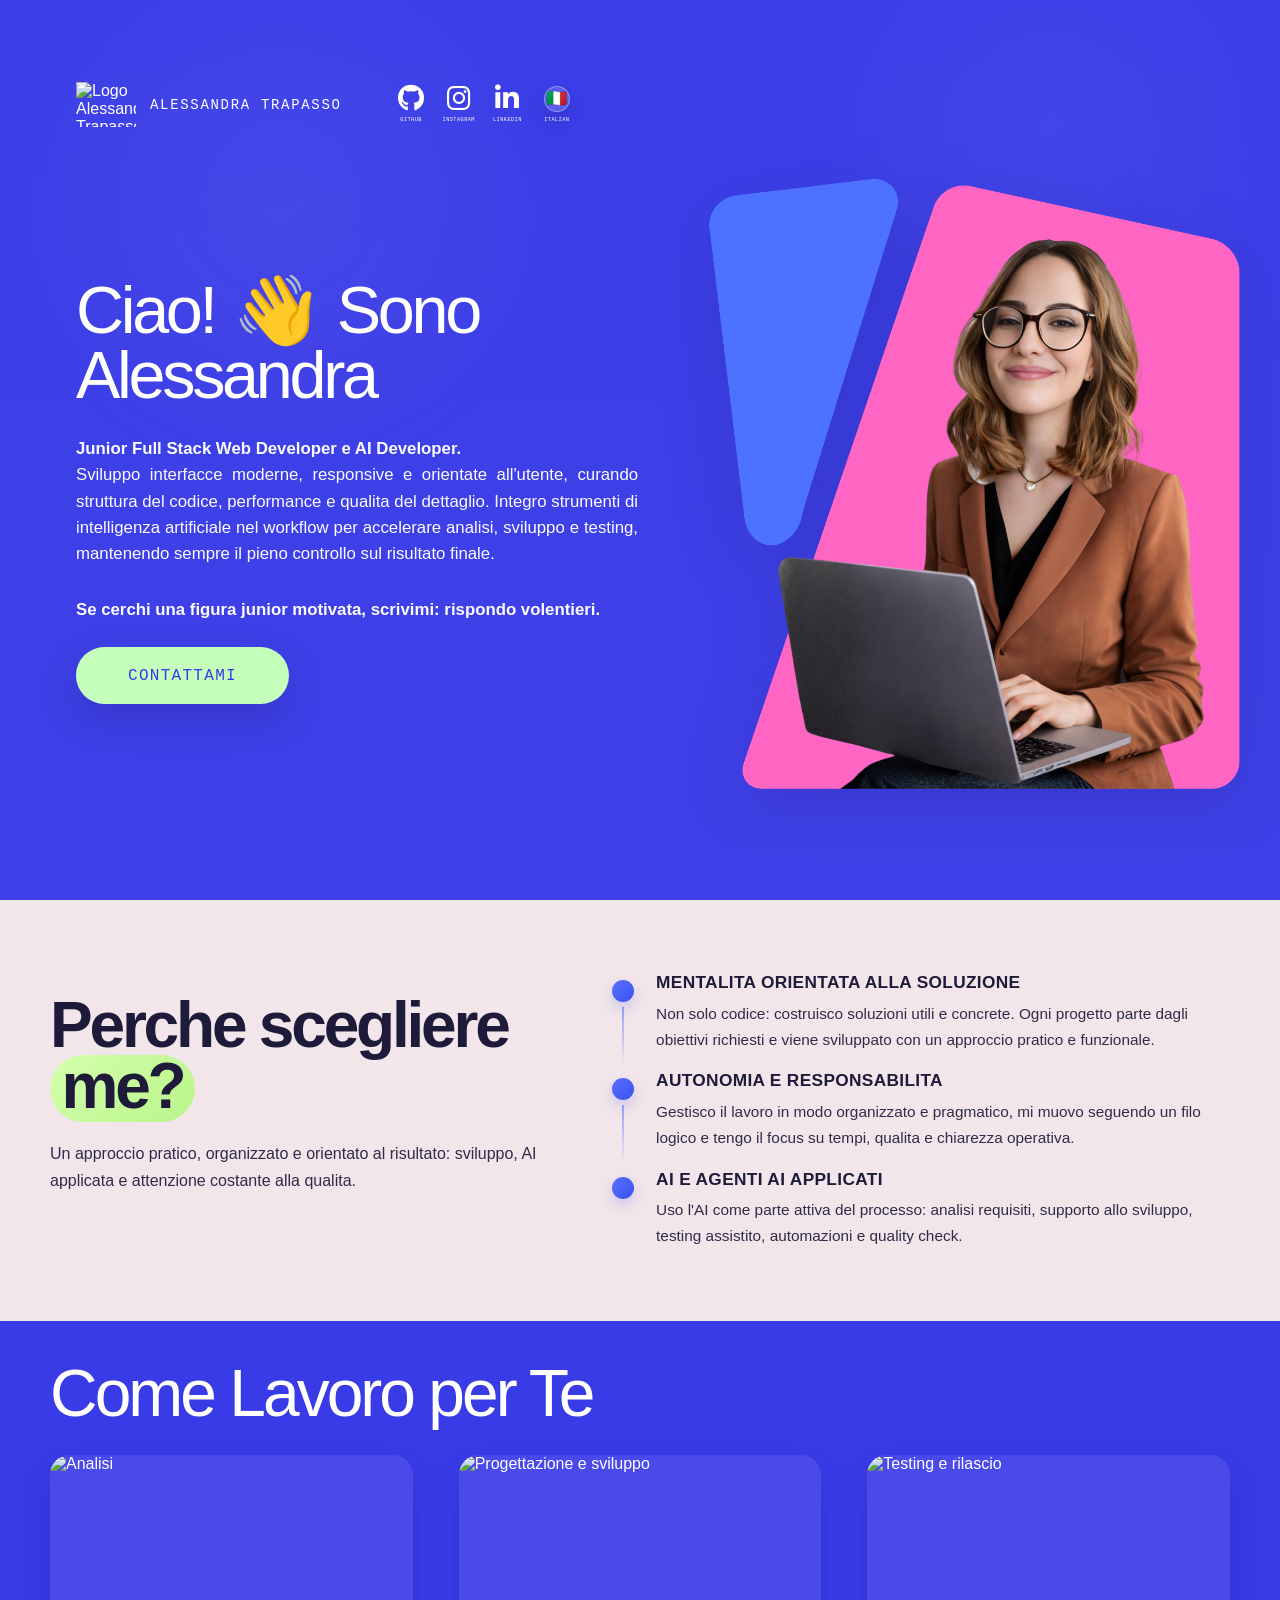
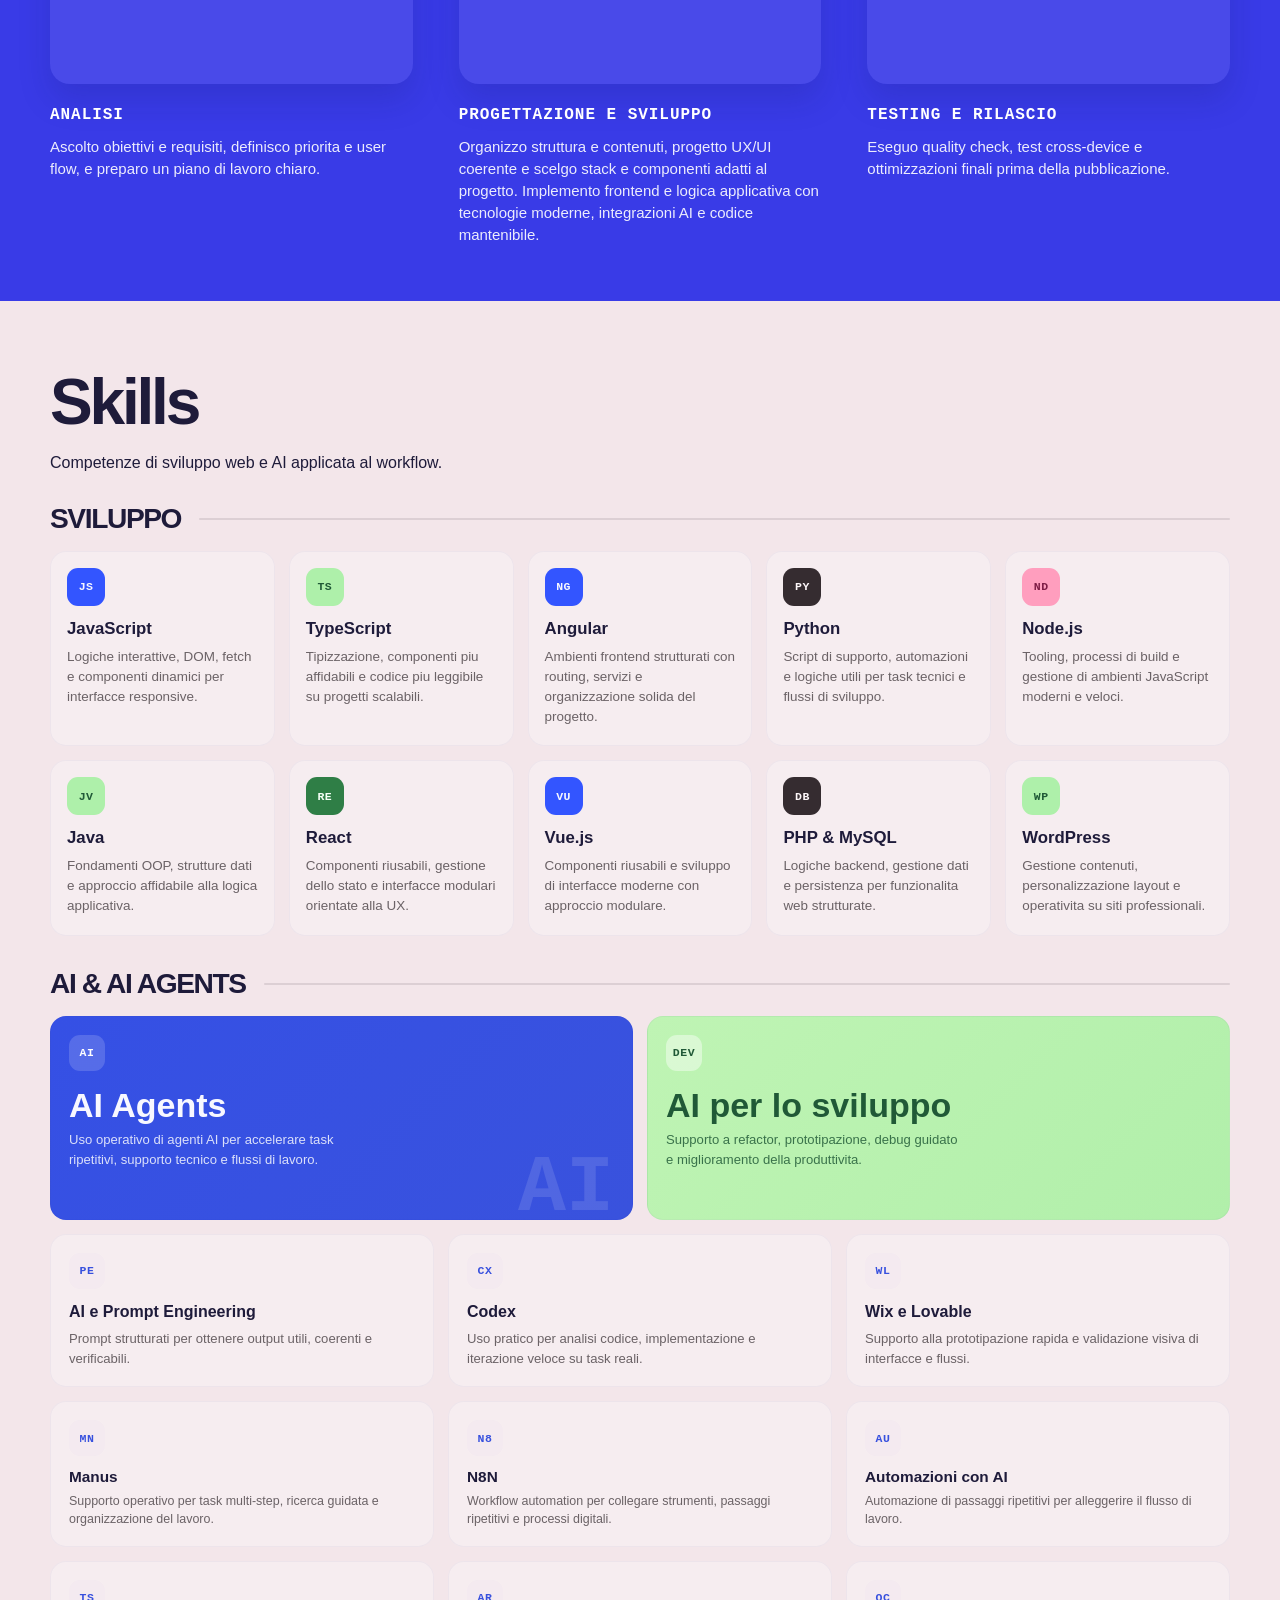
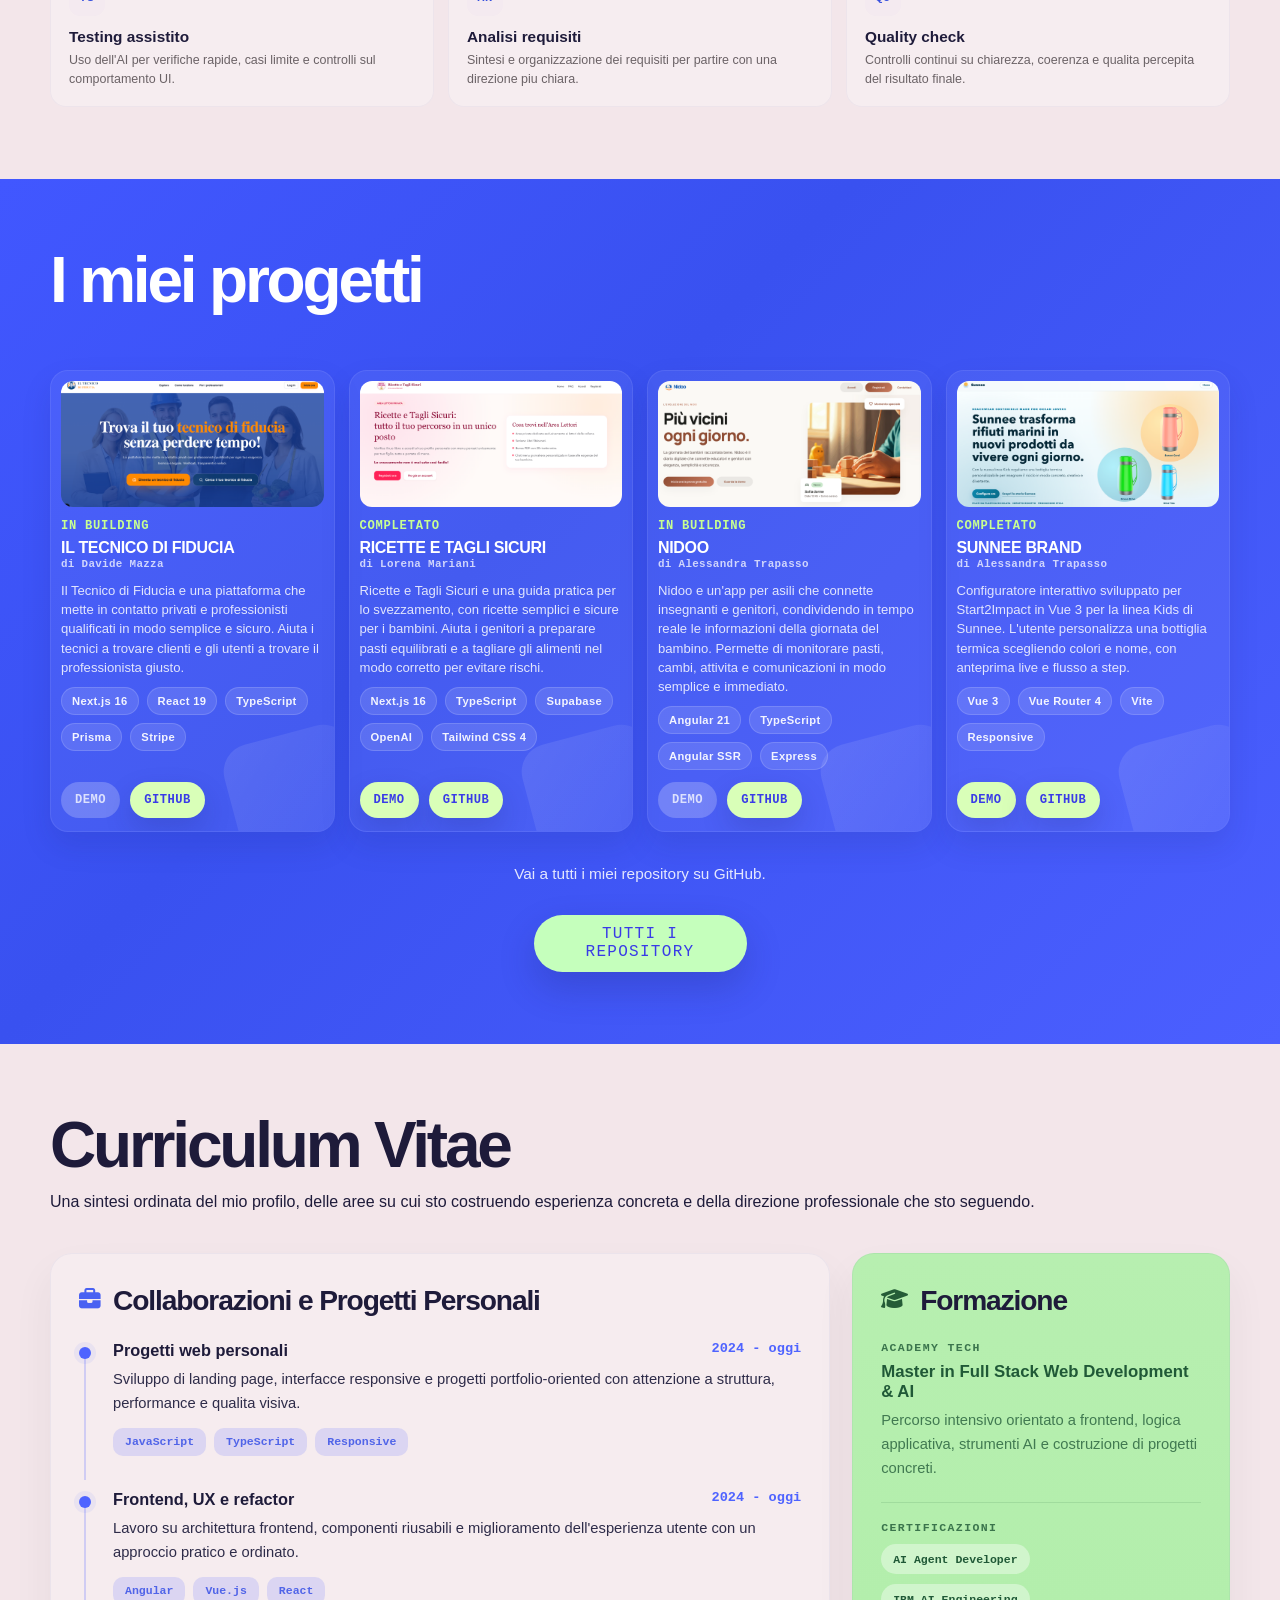
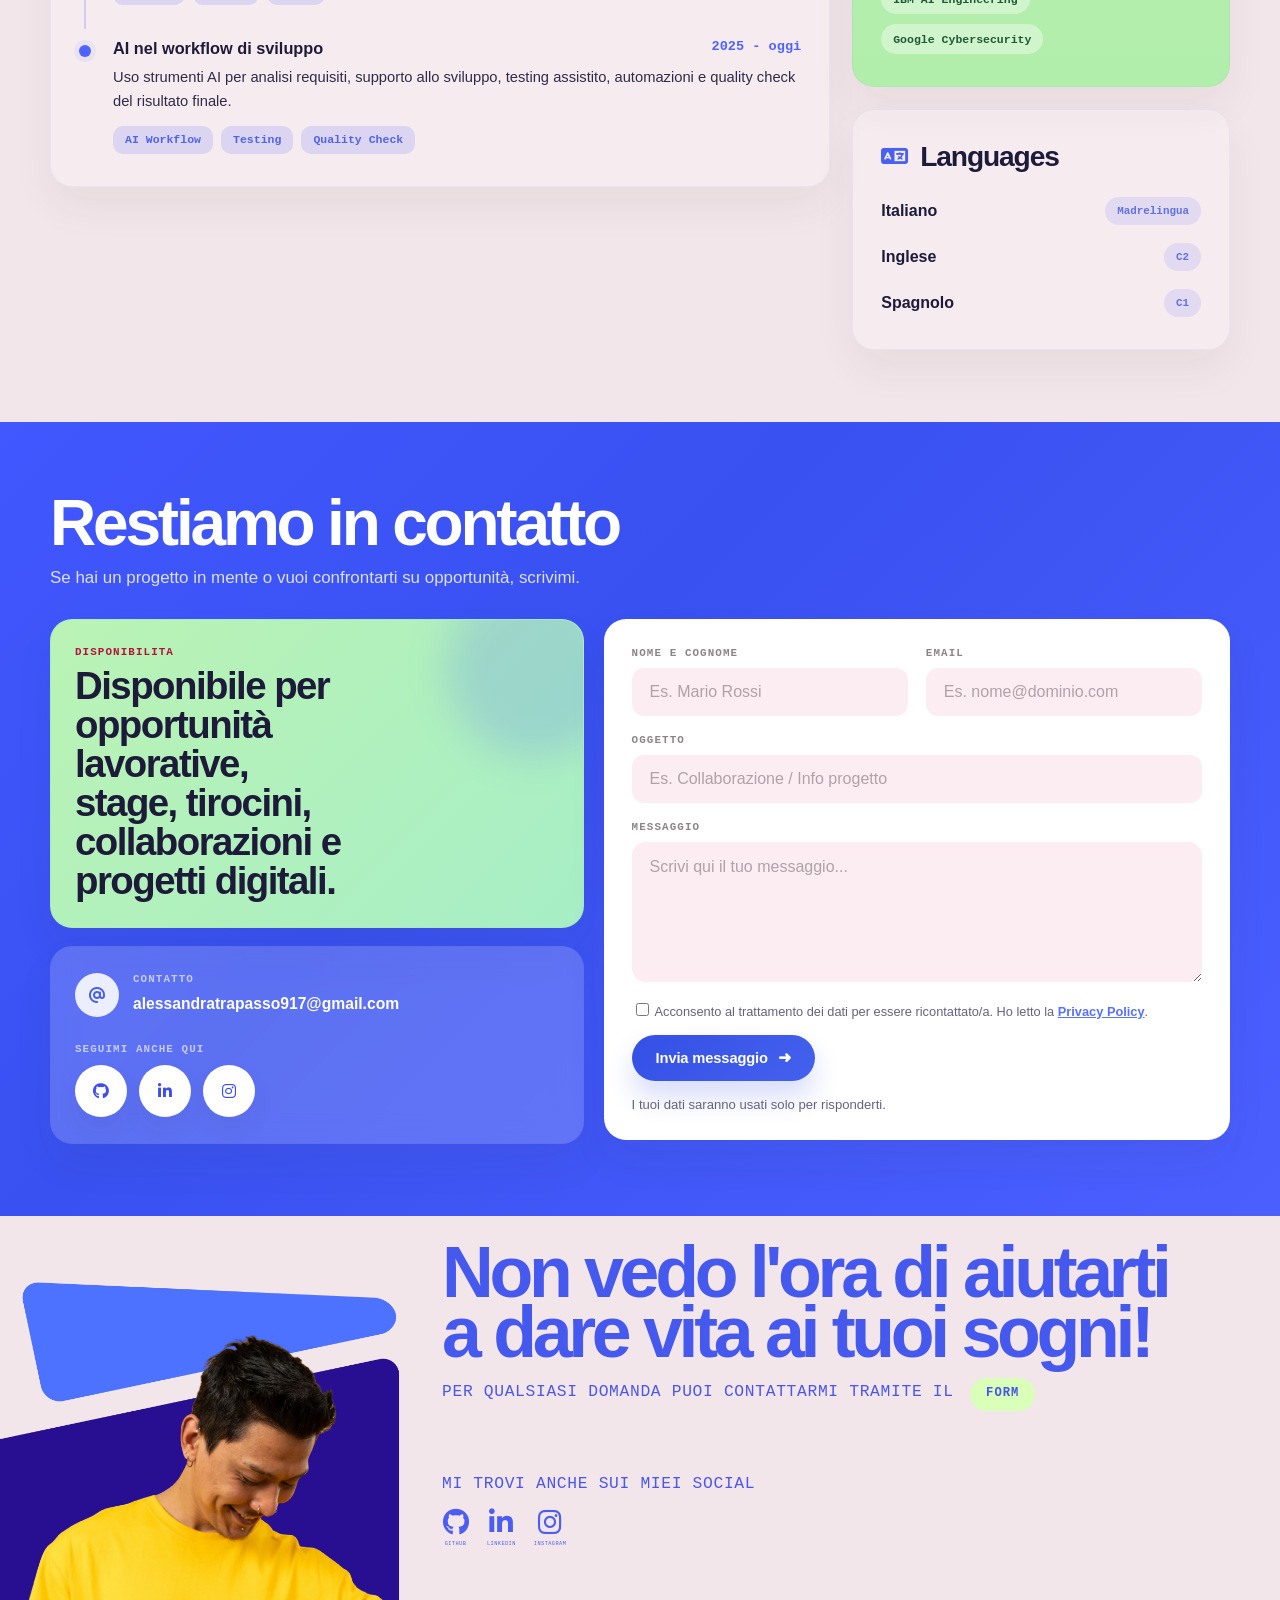
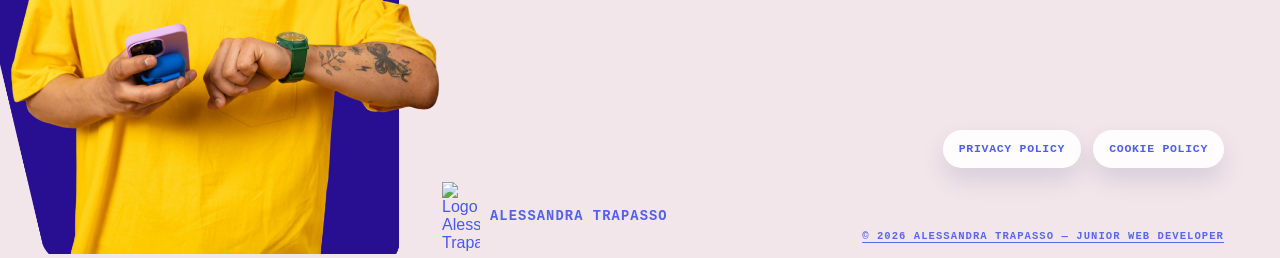
==== commit dcb2911a: "changes" ====
--- a/index.html
+++ b/index.html
@@ -25,11 +25,7 @@
       rel="stylesheet"
       href="https://cdnjs.cloudflare.com/ajax/libs/font-awesome/6.5.0/css/all.min.css"
     />
-    <link
-      href="https://cdn.jsdelivr.net/npm/bootstrap@5.3.3/dist/css/bootstrap.min.css"
-      rel="stylesheet"
-    />
-    <link rel="stylesheet" href="style.css?v=20260414-final-footer-4" />
+    <link rel="stylesheet" href="style.css?v=20260415-responsive-1" />
     <script type="application/ld+json">
       {
         "@context": "https://schema.org",
@@ -533,7 +529,7 @@
                 />
                 <span data-i18n-html="formConsent">
                   Acconsento al trattamento dei dati per essere ricontattato/a. Ho letto la
-                  <a href="privacy/index.html" target="_blank" rel="noopener noreferrer">Privacy Policy</a>.
+                  <a href="#privacy-policy" data-policy-open="privacy">Privacy Policy</a>.
                 </span>
               </label>
 
@@ -552,37 +548,189 @@
       <section class="section footer-cta" aria-label="Chiusura landing">
         <div class="container">
           <div class="footer-cta__grid">
-            <div class="footer-cta__imageWrap reveal">
-              <img class="footer-cta__image" src="assets/img/foto finale.png" alt="Composizione finale illustrata" />
-            </div>
+            <div class="footer-cta__imageWrap reveal"></div>
 
             <div class="footer-cta__content reveal">
-              <h2 class="footer-cta__title" data-i18n="closingTitle">
-                Non vedo l'ora di aiutarti a dare vita ai tuoi sogni!
+              <h2 class="footer-cta__title" data-i18n-html="closingTitleHtml">
+                Non vedo l'ora di aiutarti<br />a dare vita ai tuoi sogni!
               </h2>
               <p class="footer-cta__text footer-cta__text--body" data-i18n-html="closingContactHtml">
                 Per qualsiasi domanda puoi contattarmi tramite il
-                <a class="footer-inline-cta" href="#contact-form">form</a>.
-              </p>
-
-              <div class="footer-cta__brand">
-                <img src="assets/img/logo2.png" alt="Logo Alessandra Trapasso" class="footer-cta__brandLogo" />
-                <span class="footer-cta__brandName">ALESSANDRA TRAPASSO</span>
+                <a class="footer-inline-cta" href="#contact-form">form</a>
+              </p>
+
+              <div class="footer-cta__socialBlock">
+                <p class="footer-cta__text footer-cta__text--body footer-cta__socialText" data-i18n="closingSocialText">
+                  Mi trovi anche sui miei social
+                </p>
+
+                <div class="footer-cta__socials" aria-label="Social footer links">
+                  <a
+                    class="footer-cta__socialLink socials__item"
+                    href="https://github.com/AlessandraTrapasso095"
+                    target="_blank"
+                    rel="noopener noreferrer"
+                    aria-label="GitHub"
+                  >
+                    <span class="socials__icon"><i class="fa-brands fa-github"></i></span>
+                    <span class="socials__label">GITHUB</span>
+                  </a>
+                  <a
+                    class="footer-cta__socialLink socials__item"
+                    href="https://www.linkedin.com/in/alessandra-trapasso-72b798392/"
+                    target="_blank"
+                    rel="noopener noreferrer"
+                    aria-label="LinkedIn"
+                  >
+                    <span class="socials__icon"><i class="fa-brands fa-linkedin-in"></i></span>
+                    <span class="socials__label">LINKEDIN</span>
+                  </a>
+                  <a
+                    class="footer-cta__socialLink socials__item"
+                    href="https://www.instagram.com/"
+                    target="_blank"
+                    rel="noopener noreferrer"
+                    aria-label="Instagram"
+                  >
+                    <span class="socials__icon"><i class="fa-brands fa-instagram"></i></span>
+                    <span class="socials__label">INSTAGRAM</span>
+                  </a>
+                </div>
               </div>
 
               <div class="footer-cta__legal">
-                <a class="footer-cta__legalLink" href="privacy/index.html">Privacy Policy</a>
-                <a class="footer-cta__legalLink" href="cookie/index.html">Cookie Policy</a>
-              </div>
-
-              <p class="footer-copy" data-i18n="footerText">
-                © 2026 Alessandra Trapasso — Junior Web Developer
-              </p>
+                <button class="footer-cta__legalLink" type="button" data-policy-open="privacy">Privacy Policy</button>
+                <button class="footer-cta__legalLink" type="button" data-policy-open="cookie">Cookie Policy</button>
+              </div>
+
+              <div class="footer-cta__bottomline">
+                <div class="footer-cta__brand">
+                  <img src="assets/img/logo2.png" alt="Logo Alessandra Trapasso" class="footer-cta__brandLogo" />
+                  <span class="footer-cta__brandName">ALESSANDRA TRAPASSO</span>
+                </div>
+
+                <p class="footer-copy" data-i18n="footerText">
+                  © 2026 Alessandra Trapasso — Junior Web Developer
+                </p>
+              </div>
             </div>
           </div>
         </div>
       </section>
     </main>
+
+    <div
+      class="policy-modal"
+      id="policy-modal"
+      hidden
+      aria-hidden="true"
+      role="dialog"
+      aria-modal="true"
+      aria-labelledby="policy-modal-title"
+    >
+      <div class="policy-modal__overlay" data-policy-close></div>
+      <div class="policy-modal__panel" role="document">
+        <button class="policy-modal__close" type="button" data-policy-close aria-label="Chiudi policy">×</button>
+        <h2 class="policy-modal__title" id="policy-modal-title">Privacy Policy</h2>
+        <div class="policy-modal__body" id="policy-modal-body"></div>
+      </div>
+    </div>
+
+    <template id="privacy-policy-template">
+      <article class="policy-content" aria-label="Informativa privacy">
+        <h3 class="policy-content__sectionTitle">1. Titolare del trattamento</h3>
+        <p class="policy-content__text">
+          Il titolare del trattamento e Alessandra Trapasso. Per richieste privacy puoi usare il modulo presente
+          nella sezione Contattami del sito.
+        </p>
+
+        <h3 class="policy-content__sectionTitle">2. Dati trattati</h3>
+        <p class="policy-content__text">
+          Quando invii il modulo di contatto vengono trattati i dati che inserisci: nome, email, oggetto e
+          messaggio.
+        </p>
+
+        <h3 class="policy-content__sectionTitle">3. Finalita e base giuridica</h3>
+        <p class="policy-content__text">
+          I dati sono trattati esclusivamente per rispondere alle richieste di contatto e valutare eventuali
+          collaborazioni professionali. La base giuridica e l'esecuzione di misure precontrattuali richieste
+          dall'interessato e il legittimo interesse a gestire comunicazioni professionali.
+        </p>
+
+        <h3 class="policy-content__sectionTitle">4. Modalita di trattamento</h3>
+        <p class="policy-content__text">
+          I dati sono trattati con strumenti digitali e con misure tecniche e organizzative adeguate alla
+          protezione delle informazioni.
+        </p>
+
+        <h3 class="policy-content__sectionTitle">5. Conservazione</h3>
+        <p class="policy-content__text">
+          I dati vengono conservati per il tempo necessario a gestire la richiesta e, in caso di follow-up
+          professionale, per il periodo strettamente necessario alle relative comunicazioni.
+        </p>
+
+        <h3 class="policy-content__sectionTitle">6. Destinatari e servizi terzi</h3>
+        <p class="policy-content__text">
+          Per la gestione tecnica del sito e del form vengono utilizzati servizi terzi di hosting e deploy. I dati
+          possono transitare su tali piattaforme solo per finalita tecniche di invio e ricezione delle richieste.
+        </p>
+
+        <h3 class="policy-content__sectionTitle">7. Diritti dell'interessato</h3>
+        <p class="policy-content__text">
+          Puoi richiedere accesso, rettifica, cancellazione, limitazione del trattamento, opposizione e portabilita
+          dei dati nei limiti previsti dal GDPR. Puoi inoltre proporre reclamo all'autorita di controllo competente.
+        </p>
+
+        <h3 class="policy-content__sectionTitle">8. Sicurezza</h3>
+        <p class="policy-content__text">
+          Il sito adotta misure di sicurezza applicative e header HTTP di protezione per ridurre i rischi comuni
+          lato web. Nessun sistema e sicuro al 100%, ma la configurazione e progettata per minimizzare esposizioni
+          evitabili.
+        </p>
+      </article>
+    </template>
+
+    <template id="cookie-policy-template">
+      <article class="policy-content" aria-label="Informativa cookie">
+        <h3 class="policy-content__sectionTitle">1. Cosa sono i cookie</h3>
+        <p class="policy-content__text">
+          I cookie sono piccoli file di testo memorizzati sul dispositivo dell'utente durante la navigazione.
+          Possono essere tecnici, quindi necessari al funzionamento del sito, oppure usati per finalita di analisi
+          o profilazione.
+        </p>
+
+        <h3 class="policy-content__sectionTitle">2. Cookie usati da questo sito</h3>
+        <p class="policy-content__text">
+          Questo sito usa solo cookie tecnici e tecnologie equivalenti strettamente necessarie al funzionamento,
+          ad esempio per memorizzare la chiusura del banner informativo. Non vengono usati cookie di profilazione o
+          pubblicitari.
+        </p>
+
+        <h3 class="policy-content__sectionTitle">3. Form di contatto</h3>
+        <p class="policy-content__text">
+          L'invio del modulo contatti usa servizi tecnici di hosting e form per recapitare il messaggio. I dati
+          inseriti non sono usati per tracciamento pubblicitario.
+        </p>
+
+        <h3 class="policy-content__sectionTitle">4. Gestione preferenze</h3>
+        <p class="policy-content__text">
+          Puoi cancellare i cookie dal browser in qualunque momento. Se rimuovi i cookie tecnici del sito, alcune
+          preferenze come il banner cookie gia accettato potrebbero essere richieste di nuovo.
+        </p>
+
+        <h3 class="policy-content__sectionTitle">5. Come disabilitare i cookie dal browser</h3>
+        <p class="policy-content__text">
+          Puoi gestire o bloccare i cookie dalle impostazioni del tuo browser, come Chrome, Safari, Firefox o Edge.
+          La disattivazione totale dei cookie tecnici puo influire su alcune funzionalita.
+        </p>
+
+        <h3 class="policy-content__sectionTitle">6. Aggiornamenti della policy</h3>
+        <p class="policy-content__text">
+          Questa Cookie Policy puo essere aggiornata in caso di modifiche tecniche o normative. La data di ultimo
+          aggiornamento e indicata nella pagina dedicata del sito.
+        </p>
+      </article>
+    </template>
 
     <form name="contact" method="POST" action="/" data-netlify="true" netlify netlify-honeypot="bot-field" hidden>
       <input type="hidden" name="form-name" value="contact" />
@@ -594,8 +742,7 @@
       <input name="bot-field" />
     </form>
 
-    <script defer src="assets/js/site-config.js"></script>
     <script defer src="assets/js/projects-data.js?v=20260414-projects-compact"></script>
-    <script defer src="assets/js/landing.js?v=20260414-final-footer-3"></script>
+    <script defer src="assets/js/landing.js?v=20260415-policy-modal-1"></script>
   </body>
 </html>
--- a/style.css
+++ b/style.css
@@ -65,6 +65,7 @@
   color: var(--text-body);
   -webkit-font-smoothing: antialiased;
   text-rendering: optimizeLegibility;
+  overflow-x: hidden;
 }
 
 img {
@@ -1569,6 +1570,8 @@
   background: var(--bg-page);
   color: #4659ee;
   overflow: hidden;
+  padding-top: 18px;
+  padding-bottom: 0;
 }
 
 .footer-cta .container {
@@ -1584,47 +1587,44 @@
   grid-template-columns: minmax(620px, 0.98fr) minmax(0, 1.02fr);
   gap: 8px;
   align-items: end;
-  min-height: 660px;
+  min-height: 0;
 }
 
 .footer-cta__imageWrap {
   position: relative;
-  min-height: 660px;
-  display: flex;
-  align-items: end;
-  justify-content: flex-start;
-  overflow: visible;
-}
-
-.footer-cta__image {
-  position: absolute;
-  left: 0;
-  bottom: 0;
-  height: 100%;
-  width: auto;
-  max-width: none;
-  max-height: none;
-  object-fit: contain;
-  filter: none;
+  min-height: 620px;
+  background: url("assets/img/foto finale.png") left bottom / auto 100% no-repeat;
+  overflow: hidden;
 }
 
 .footer-cta__content {
-  min-height: 660px;
-  padding: 22px 0 0;
+  min-height: 620px;
+  padding: 8px 0 0;
   display: flex;
   flex-direction: column;
   align-items: flex-start;
-  gap: 20px;
+  gap: 16px;
+  margin-left: -186px;
+  width: calc(100% + 186px);
 }
 
 .footer-cta__title {
   margin: 0;
-  max-width: 560px;
-  font-size: clamp(3rem, 5.2vw, 5.4rem);
-  line-height: 0.92;
+  max-width: none;
+  width: 100%;
+  font-size: clamp(3.6rem, 5.6vw, 6.1rem);
+  line-height: 0.84;
   letter-spacing: -0.06em;
   font-weight: 700;
   color: #4659ee;
+}
+
+.footer-cta__line {
+  display: block;
+}
+
+.footer-cta__line--nowrap {
+  white-space: nowrap;
 }
 
 .footer-cta__text {
@@ -1664,11 +1664,20 @@
   background: #d2ffb1;
 }
 
+.footer-cta__socialBlock {
+  display: flex;
+  flex-direction: column;
+  align-items: flex-start;
+  gap: 12px;
+  margin-top: 26px;
+}
+
 .footer-cta__brand {
   display: inline-flex;
   align-items: center;
   gap: 10px;
-  margin-top: 12px;
+  margin-top: 0;
+  transform: translateY(-2px);
 }
 
 .footer-cta__brandLogo {
@@ -1685,11 +1694,47 @@
   text-transform: uppercase;
 }
 
+.footer-cta__socialText {
+  margin: 18px 0 0;
+  max-width: none;
+}
+
+.footer-cta__socials {
+  display: flex;
+  align-items: flex-start;
+  gap: 18px;
+  flex-wrap: wrap;
+}
+
+.footer-cta__socialLink {
+  min-width: 27px;
+  padding: 0;
+  border-radius: 0;
+  background: transparent;
+  color: #4c5df2;
+  box-shadow: none;
+}
+
+.footer-cta__socialLink:hover {
+  transform: translateY(-2px);
+}
+
+.footer-cta__socialLink .socials__icon {
+  color: #4c5df2;
+}
+
+.footer-cta__socialLink .socials__label {
+  color: #4c5df2;
+  font-size: 5.3px;
+}
+
 .footer-cta__legal {
   display: flex;
   gap: 12px;
   flex-wrap: wrap;
-  margin-top: 2px;
+  margin-top: auto;
+  align-self: flex-end;
+  justify-content: flex-end;
 }
 
 .footer-cta__legalLink {
@@ -1699,6 +1744,7 @@
   min-height: 38px;
   padding: 0 16px;
   border-radius: 999px;
+  border: none;
   background: rgba(255, 255, 255, 0.9);
   color: #4c5df2;
   font-family: var(--font-mono);
@@ -1707,6 +1753,7 @@
   letter-spacing: 0.06em;
   text-transform: uppercase;
   box-shadow: 0 12px 24px rgba(19, 27, 106, 0.12);
+  cursor: pointer;
 }
 
 .footer-cta__legalLink:hover {
@@ -1714,7 +1761,7 @@
 }
 
 .footer-copy {
-  margin: auto 0 0;
+  margin: 8px 0 12px;
   align-self: flex-end;
   text-align: right;
   color: #5a67ec;
@@ -1727,6 +1774,93 @@
   text-underline-offset: 3px;
 }
 
+.footer-cta__bottomline {
+  display: flex;
+  align-items: flex-end;
+  justify-content: space-between;
+  gap: 18px;
+  width: 100%;
+}
+
+.policy-modal[hidden] {
+  display: none;
+}
+
+.policy-modal {
+  position: fixed;
+  inset: 0;
+  z-index: 5000;
+}
+
+.policy-modal__overlay {
+  position: absolute;
+  inset: 0;
+  background: rgba(25, 24, 62, 0.42);
+  -webkit-backdrop-filter: blur(10px);
+  backdrop-filter: blur(10px);
+}
+
+.policy-modal__panel {
+  position: relative;
+  z-index: 1;
+  width: min(100% - 32px, 760px);
+  max-height: min(88vh, 820px);
+  margin: 6vh auto 0;
+  padding: 28px 24px 24px;
+  border-radius: 26px;
+  background: #fff;
+  box-shadow: 0 28px 70px rgba(21, 27, 88, 0.22);
+  overflow: auto;
+}
+
+.policy-modal__close {
+  position: sticky;
+  top: 0;
+  float: right;
+  width: 42px;
+  height: 42px;
+  border: none;
+  border-radius: 999px;
+  background: #f4eff6;
+  color: #4659ee;
+  font-size: 1.8rem;
+  line-height: 1;
+  cursor: pointer;
+}
+
+.policy-modal__title {
+  margin: 0 0 18px;
+  padding-right: 56px;
+  font-size: clamp(2rem, 4vw, 2.8rem);
+  line-height: 0.95;
+  letter-spacing: -0.05em;
+  color: var(--text-dark);
+}
+
+.policy-content {
+  display: grid;
+  gap: 14px;
+}
+
+.policy-content__sectionTitle {
+  margin: 8px 0 0;
+  font-size: 1rem;
+  line-height: 1.25;
+  font-weight: 800;
+  color: var(--text-dark);
+}
+
+.policy-content__text {
+  margin: 0;
+  font-size: 0.95rem;
+  line-height: 1.72;
+  color: #5f5967;
+}
+
+body.is-policy-open {
+  overflow: hidden;
+}
+
 .reveal {
   opacity: 0;
   transform: translateY(24px);
@@ -1786,174 +1920,8 @@
   background: linear-gradient(135deg, rgba(201, 247, 178, 0.42), rgba(201, 247, 178, 0.1));
 }
 
-.hide-old-header,
-.search-bar,
-.search-controls,
-.header-search,
-.top-search,
-.filters-bar {
-  display: none !important;
-}
-
 .hp-field {
   display: none !important;
-}
-
-.site-header {
-  padding: 18px 0 0;
-  background: var(--bg-page);
-}
-
-.hero-nav {
-  width: min(100% - 32px, var(--container));
-  margin: 0 auto;
-  padding: 14px 18px;
-  border-radius: 999px;
-  background: var(--section-gradient);
-  box-shadow: var(--shadow-md);
-  display: flex;
-  align-items: center;
-  justify-content: space-between;
-  gap: 18px;
-}
-
-.menu-bar {
-  display: flex;
-  align-items: center;
-  justify-content: space-between;
-  gap: 18px;
-  flex: 1;
-  flex-wrap: wrap;
-}
-
-.nav-menu,
-.social-links,
-.site-footer__social {
-  list-style: none;
-  margin: 0;
-  padding: 0;
-  display: flex;
-  align-items: center;
-  gap: 12px;
-  flex-wrap: wrap;
-}
-
-.nav-menu a,
-.social-links a {
-  display: inline-flex;
-  align-items: center;
-  gap: 8px;
-  min-height: 36px;
-  padding: 0 14px;
-  border-radius: 999px;
-  background: rgba(255, 255, 255, 0.1);
-  border: 1px solid rgba(255, 255, 255, 0.14);
-  color: var(--text-light);
-  font-size: 0.82rem;
-  font-weight: 600;
-}
-
-.nav-menu a:hover,
-.social-links a:hover {
-  transform: translateY(-2px);
-  background: rgba(255, 255, 255, 0.16);
-}
-
-.social-links span {
-  display: none;
-}
-
-.site-footer {
-  background: var(--bg-page);
-  padding: 0 0 32px;
-}
-
-.site-footer__inner {
-  width: min(100% - 32px, var(--container));
-  margin: 0 auto;
-}
-
-.site-footer__card {
-  background: var(--hero-gradient);
-  color: var(--text-light);
-  border-radius: 28px;
-  padding: 32px;
-  box-shadow: var(--shadow-lg);
-}
-
-.site-footer__title {
-  margin: 0 0 12px;
-  font-size: clamp(2rem, 4vw, 3.4rem);
-  line-height: 0.94;
-  letter-spacing: -0.05em;
-}
-
-.site-footer__text {
-  max-width: 760px;
-  margin: 0 0 20px;
-  font-size: 0.96rem;
-  line-height: 1.7;
-  color: rgba(255, 255, 255, 0.86);
-}
-
-.site-footer__cta {
-  display: inline-flex;
-  align-items: center;
-  justify-content: center;
-  min-height: 48px;
-  padding: 0 22px;
-  border-radius: 999px;
-  background: var(--bg-green);
-  color: var(--text-dark);
-  font-size: 0.88rem;
-  font-weight: 700;
-  text-transform: uppercase;
-  letter-spacing: 0.05em;
-}
-
-.site-footer__cta:hover {
-  transform: translateY(-3px);
-}
-
-.site-footer__social {
-  margin-top: 20px;
-}
-
-.site-footer__social a {
-  width: 42px;
-  height: 42px;
-  border-radius: 999px;
-  display: inline-flex;
-  align-items: center;
-  justify-content: center;
-  background: rgba(255, 255, 255, 0.1);
-  border: 1px solid rgba(255, 255, 255, 0.14);
-}
-
-.site-footer__legal {
-  display: flex;
-  gap: 12px;
-  flex-wrap: wrap;
-  margin-top: 18px;
-}
-
-.site-footer__legal-link {
-  display: inline-flex;
-  align-items: center;
-  min-height: 38px;
-  padding: 0 14px;
-  border-radius: 999px;
-  background: rgba(255, 255, 255, 0.1);
-  border: 1px solid rgba(255, 255, 255, 0.14);
-  color: var(--text-light);
-  font-size: 0.82rem;
-  font-weight: 600;
-}
-
-.site-footer__copy {
-  margin: 18px 0 0;
-  font-size: 0.8rem;
-  color: rgba(255, 255, 255, 0.76);
 }
 
 .u-section {
@@ -2018,7 +1986,6 @@
   }
 
   .why__grid,
-  .cv__grid,
   .contact__grid,
   .footer-cta__grid {
     grid-template-columns: 1fr;
@@ -2033,6 +2000,11 @@
     grid-template-columns: 1fr;
   }
 
+  .why__titleWrap {
+    position: static;
+    top: auto;
+  }
+
   .cv-side {
     display: grid;
     grid-template-columns: repeat(2, minmax(0, 1fr));
@@ -2075,12 +2047,13 @@
   .hero__frame {
     height: auto;
     min-height: 100svh;
-    padding: 52px 34px 48px;
+    padding: 48px 34px 44px;
   }
 
   .hero__topbar {
     width: 100%;
     justify-content: space-between;
+    gap: 24px;
   }
 
   .hero__inner {
@@ -2091,25 +2064,37 @@
   }
 
   .hero__visual {
-    width: min(100%, 622px);
-    height: 680px;
-    min-height: 680px;
+    width: min(100%, 640px);
+    height: 620px;
+    min-height: 620px;
     margin: 0 auto;
     margin-top: 0;
   }
 
   .hero__portrait {
-    right: -76px;
-    bottom: 58px;
-    width: 1040px;
-  }
-
-  .cv__photo {
-    min-height: 360px;
-  }
-
-  .menu-bar {
-    justify-content: flex-start;
+    right: -94px;
+    bottom: 30px;
+    width: 980px;
+  }
+
+  .footer-cta .container {
+    width: min(100% - 36px, var(--container));
+    max-width: none;
+    margin: 0 auto;
+    padding: 0;
+  }
+
+  .footer-cta__content {
+    min-height: auto;
+    width: 100%;
+    margin-left: 0;
+    padding: 0;
+  }
+
+  .footer-cta__imageWrap {
+    min-height: 520px;
+    background-position: left bottom;
+    background-size: contain;
   }
 }
 
@@ -2124,6 +2109,13 @@
     gap: 24px;
   }
 
+  .hero__utility {
+    width: 100%;
+    justify-content: space-between;
+    align-items: flex-start;
+    gap: 16px;
+  }
+
   .hero__inner {
     min-height: auto;
     gap: 24px;
@@ -2133,14 +2125,34 @@
   .hero__content {
     padding-top: 0;
     margin-top: -34px;
+    max-width: none;
   }
 
   .hero__title {
     font-size: clamp(46px, 12vw, 64px);
   }
 
+  .hero__text {
+    margin-top: 22px;
+    font-size: 15.6px;
+    line-height: 1.52;
+    text-align: left;
+  }
+
+  .hero__text--strong {
+    margin-top: 22px;
+  }
+
+  .hero__cta {
+    width: min(100%, 236px);
+  }
+
   .skills-panel__title {
     font-size: clamp(20px, 6vw, 28px);
+  }
+
+  .skills .section-subtitle {
+    white-space: normal;
   }
 
   .cv-side {
@@ -2169,10 +2181,12 @@
     grid-column: auto;
   }
 
-  .skills-list--dev,
-  .skills-list--ai,
-  .nav-menu {
-    grid-template-columns: 1fr;
+  .skills-list--dev {
+    grid-template-columns: repeat(2, minmax(0, 1fr));
+  }
+
+  .skills-list--ai {
+    grid-template-columns: repeat(2, minmax(0, 1fr));
   }
 
   .ai-skill-card--hero,
@@ -2188,7 +2202,7 @@
   }
 
   .projects__grid {
-    grid-template-columns: 1fr;
+    grid-template-columns: repeat(2, minmax(0, 1fr));
   }
 
   .projects .section-title {
@@ -2218,44 +2232,32 @@
 
   .hero__visual {
     width: min(100%, 520px);
-    height: 590px;
-    min-height: 590px;
+    height: 500px;
+    min-height: 500px;
   }
 
   .hero__portrait {
-    width: 870px;
-    right: -62px;
-    bottom: 44px;
-  }
-
-  .project-card__media img {
-    height: 200px;
-  }
-
-  .hero-nav {
-    flex-direction: column;
-    align-items: flex-start;
-  }
-
-  .site-footer__card {
-    padding: 24px;
+    width: 780px;
+    right: -96px;
+    bottom: 10px;
   }
 
   .footer-cta__content {
     gap: 16px;
     min-height: auto;
     padding: 0;
+    margin-left: 0;
+    width: 100%;
+  }
+
+  .footer-cta__line--nowrap {
+    white-space: normal;
   }
 
   .footer-cta__imageWrap {
-    min-height: 420px;
-    justify-content: center;
-  }
-
-  .footer-cta__image {
-    position: static;
-    height: auto;
-    width: min(100%, 520px);
+    min-height: 380px;
+    background-position: left bottom;
+    background-size: contain;
   }
 
   .footer-cta .container {
@@ -2270,13 +2272,17 @@
     text-align: left;
     margin-top: 6px;
   }
+
+  .footer-cta__bottomline {
+    flex-direction: column;
+    align-items: flex-start;
+    gap: 8px;
+  }
 }
 
 @media (max-width: 560px) {
   .container,
-  .u-inner,
-  .hero-nav,
-  .site-footer__inner {
+  .u-inner {
     width: min(100% - 22px, var(--container));
   }
 
@@ -2285,23 +2291,37 @@
   }
 
   .hero__frame {
-    padding: 28px 22px 42px;
+    padding: 24px 16px 34px;
   }
 
   .hero__content {
     margin-top: 0;
   }
 
+  .brand {
+    gap: 10px;
+  }
+
+  .brand__logo {
+    width: 52px;
+    height: 39px;
+  }
+
+  .brand__name {
+    font-size: 11px;
+    letter-spacing: 0.08em;
+  }
+
   .hero__visual {
-    width: min(100%, 330px);
-    height: 420px;
-    min-height: 420px;
+    width: min(100%, 360px);
+    height: 340px;
+    min-height: 340px;
   }
 
   .hero__portrait {
-    width: 530px;
-    right: -38px;
-    bottom: 18px;
+    width: 560px;
+    right: -92px;
+    bottom: 0;
   }
 
   .socials {
@@ -2310,20 +2330,18 @@
   }
 
   .socials__item {
-    min-width: 52px;
+    min-width: 48px;
   }
 
   .socials__label,
   .lang-switch__label {
-    font-size: 7px;
+    font-size: 6.8px;
   }
 
   .skills-panel,
   .contact-form,
-  .cv-box,
   .project-card,
-  .u-card,
-  .site-footer__card {
+  .u-card {
     border-radius: 18px;
   }
 
@@ -2337,6 +2355,11 @@
     min-height: 152px;
   }
 
+  .skills-list--dev,
+  .skills-list--ai {
+    grid-template-columns: 1fr;
+  }
+
   .ai-skill-card--hero,
   .ai-skill-card--feature {
     min-height: 160px;
@@ -2359,6 +2382,10 @@
     font-size: 13px;
   }
 
+  .projects__grid {
+    grid-template-columns: 1fr;
+  }
+
   .project-card__title {
     font-size: 1.05rem;
   }
@@ -2396,13 +2423,11 @@
     min-height: 120px;
   }
 
-  .footer-cta__title,
-  .site-footer__title {
+  .footer-cta__title {
     font-size: clamp(2rem, 12vw, 3.3rem);
   }
 
-  .hero__cta,
-  .site-footer__cta {
+  .hero__cta {
     width: 100%;
   }
 
@@ -2412,13 +2437,16 @@
   }
 
   .footer-cta__imageWrap {
-    min-height: 250px;
-  }
-
-  .footer-cta__image {
-    position: static;
-    height: auto;
-    width: min(100%, 360px);
+    min-height: 280px;
+  }
+
+  .footer-cta__content {
+    margin-left: 0;
+    width: 100%;
+  }
+
+  .footer-cta__line--nowrap {
+    white-space: normal;
   }
 
   .footer-inline-cta {
@@ -2434,6 +2462,10 @@
     width: 100%;
   }
 
+  .footer-cta__socials {
+    gap: 16px;
+  }
+
   .footer-copy {
     align-self: flex-start;
     text-align: left;
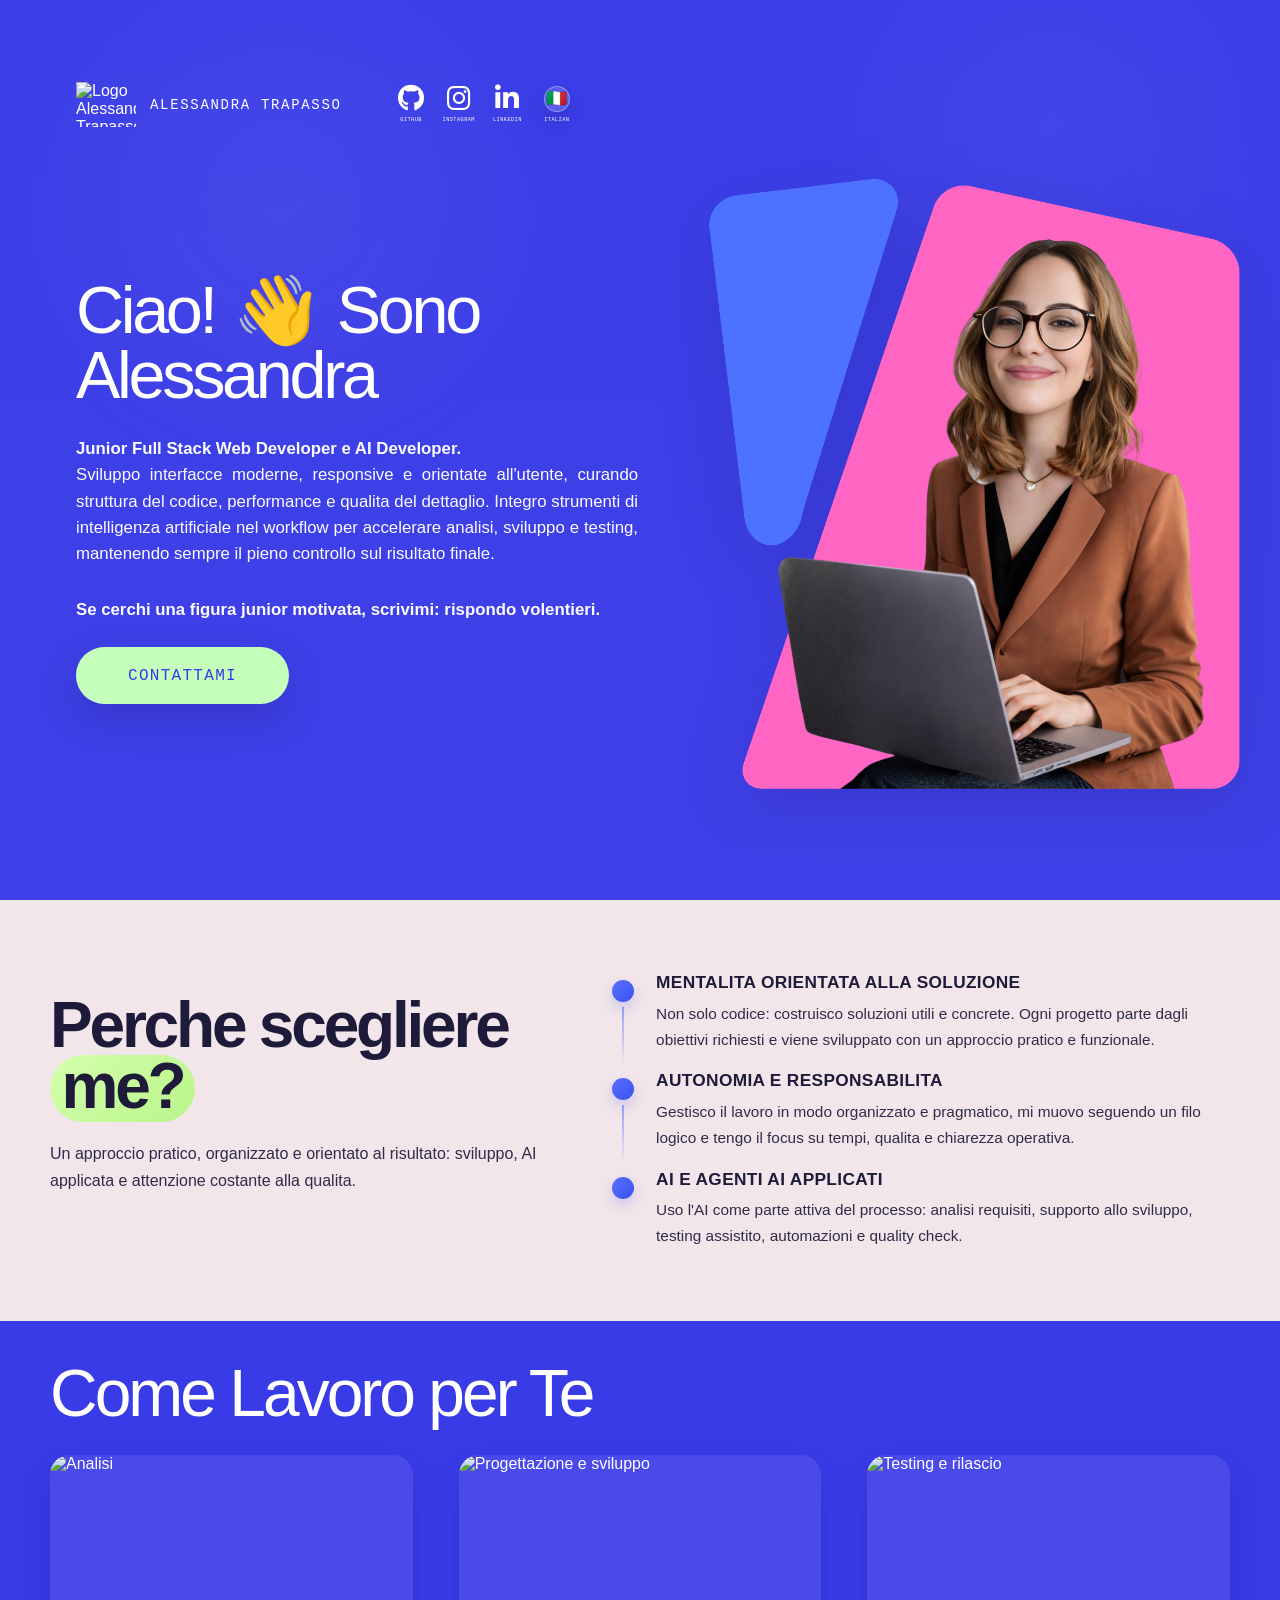
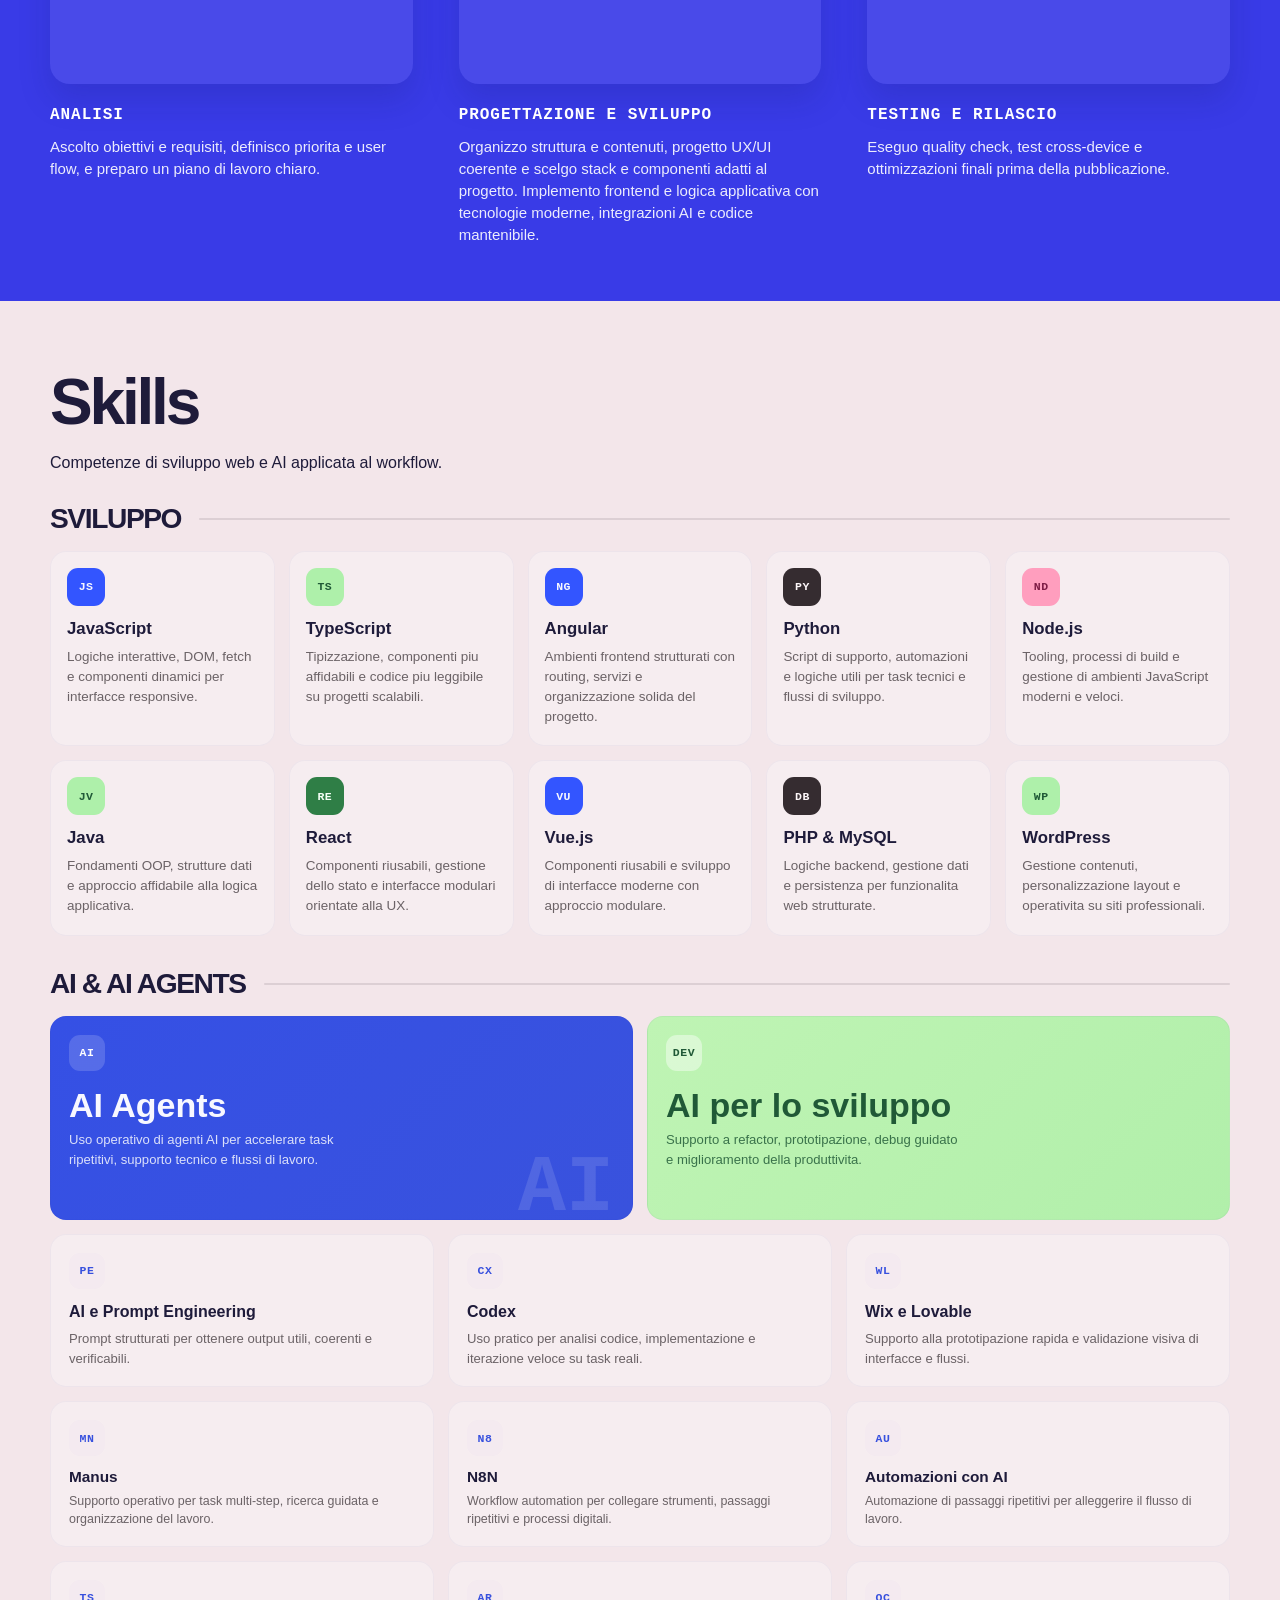
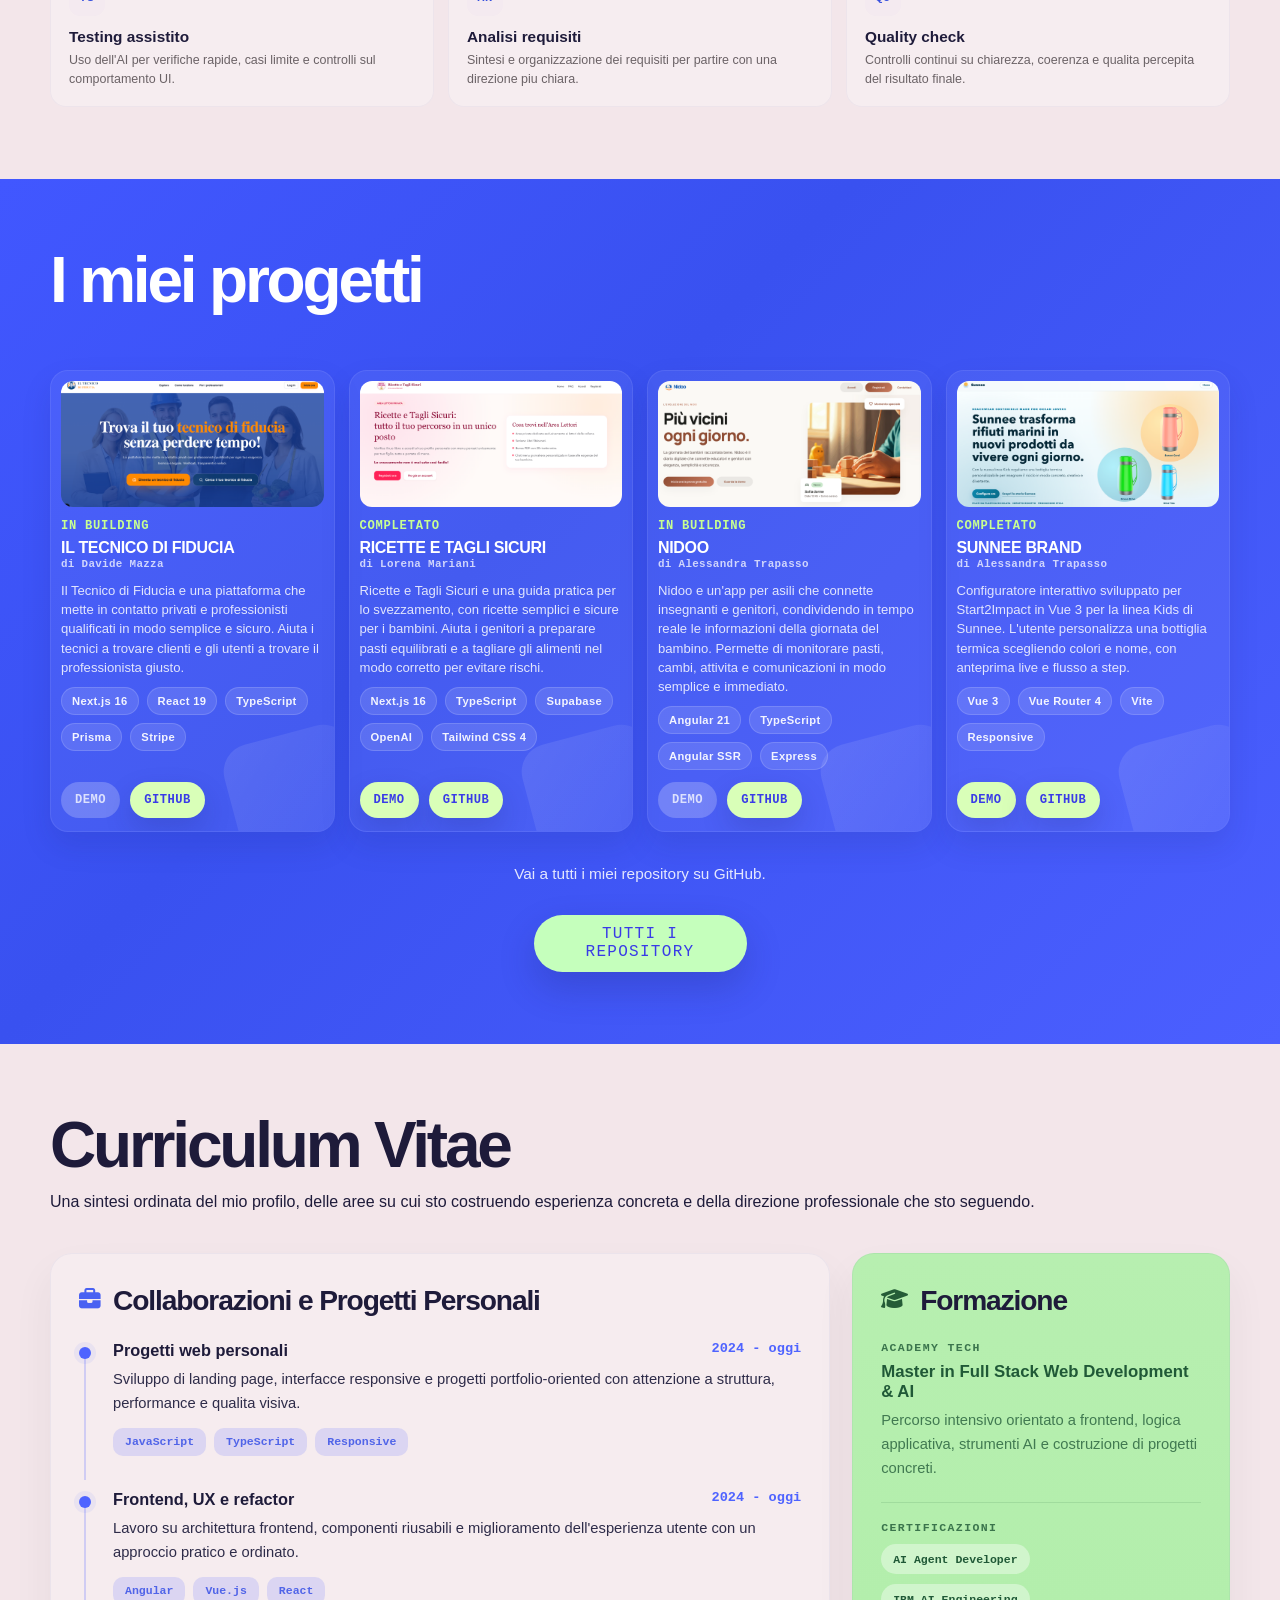
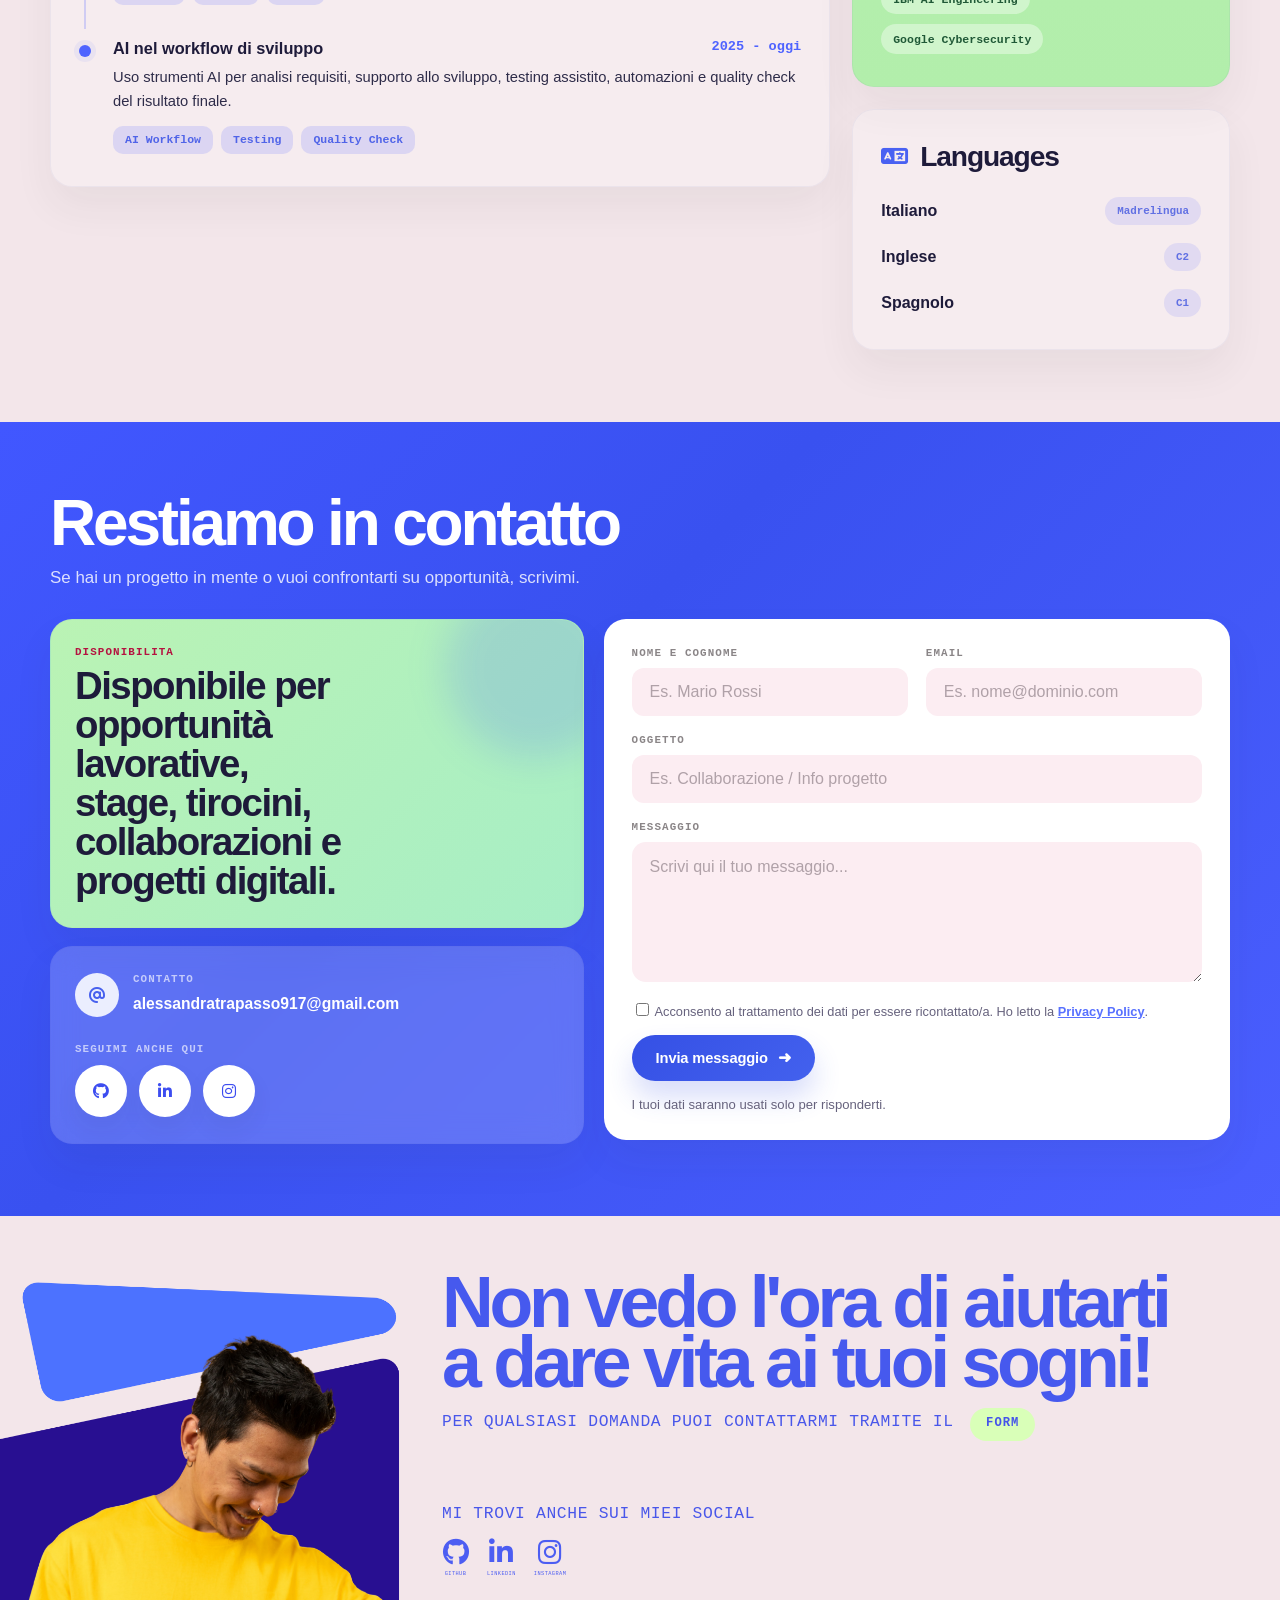
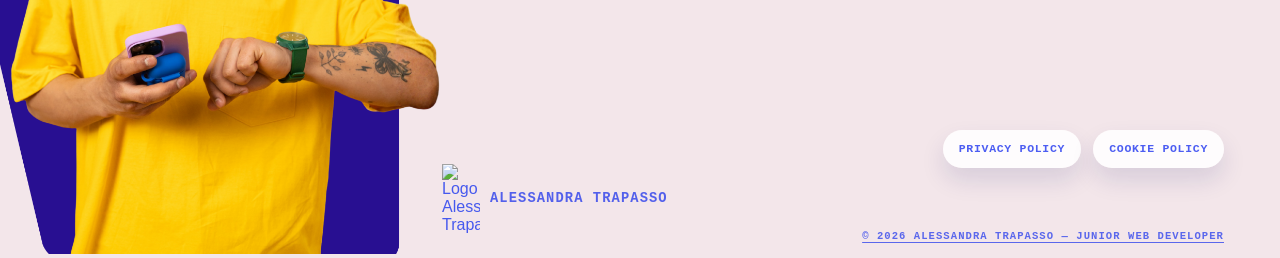
==== commit 20e85ae6: "dry changes" ====
--- a/index.html
+++ b/index.html
@@ -25,7 +25,7 @@
       rel="stylesheet"
       href="https://cdnjs.cloudflare.com/ajax/libs/font-awesome/6.5.0/css/all.min.css"
     />
-    <link rel="stylesheet" href="style.css?v=20260415-responsive-1" />
+    <link rel="stylesheet" href="style.css?v=20260415-responsive-4" />
     <script type="application/ld+json">
       {
         "@context": "https://schema.org",
@@ -446,7 +446,7 @@
               </article>
             </div>
 
-            <div class="reveal">
+            <div class="contact-formWrap reveal">
             <form
               id="contact-form"
               class="contact-form"
--- a/style.css
+++ b/style.css
@@ -1599,7 +1599,7 @@
 
 .footer-cta__content {
   min-height: 620px;
-  padding: 8px 0 0;
+  padding: 38px 0 0;
   display: flex;
   flex-direction: column;
   align-items: flex-start;
@@ -1677,7 +1677,7 @@
   align-items: center;
   gap: 10px;
   margin-top: 0;
-  transform: translateY(-2px);
+  transform: translateY(-20px);
 }
 
 .footer-cta__brandLogo {
@@ -2280,6 +2280,46 @@
   }
 }
 
+@media (max-width: 720px) {
+  .footer-cta__socialBlock {
+    width: 100%;
+    align-items: center;
+  }
+
+  .footer-cta__socialText {
+    width: 100%;
+    text-align: center;
+  }
+
+  .footer-cta__socials {
+    width: 100%;
+    justify-content: center;
+  }
+
+  .footer-cta__legal {
+    width: 100%;
+    align-self: center;
+    justify-content: center;
+  }
+
+  .footer-cta__bottomline {
+    align-items: center;
+    gap: 14px;
+  }
+
+  .footer-cta__brand {
+    align-self: center;
+    justify-content: center;
+    transform: translateY(0);
+  }
+
+  .footer-copy {
+    align-self: center;
+    text-align: center;
+    margin-top: 10px;
+  }
+}
+
 @media (max-width: 560px) {
   .container,
   .u-inner {
@@ -2467,7 +2507,7 @@
   }
 
   .footer-copy {
-    align-self: flex-start;
-    text-align: left;
-  }
-}
+    align-self: center;
+    text-align: center;
+  }
+}
